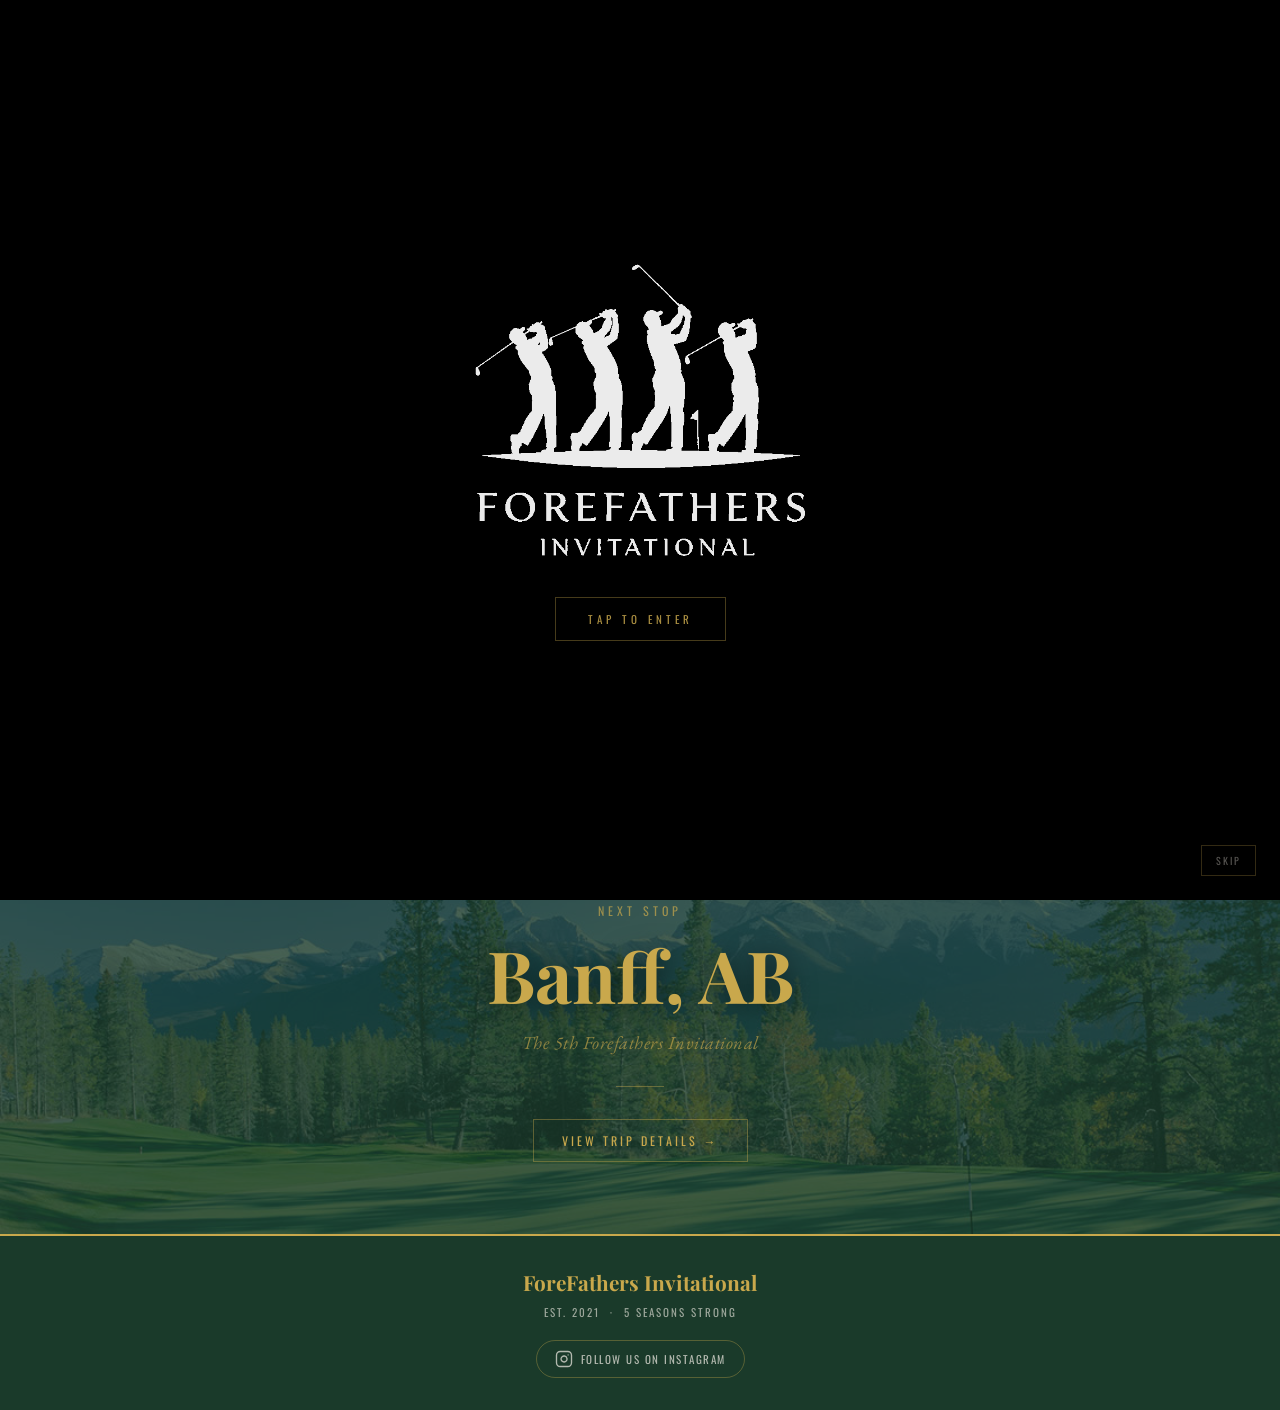
==== index.html @ f1ed9930 "ana" ====
<!DOCTYPE html>
<html lang="en">
<head>

<meta charset="UTF-8">
<meta name="viewport" content="width=device-width, initial-scale=1.0">
<title>ForeFathers Invitational — Annual Golf Tournament | Est. 2021</title>
<link rel="canonical" href="https://forefathersinvitational.com/">
<meta name="google-site-verification" content="waDH7lcGV2eXZygQedsRmFB4JnEVKOLTqex9ZoBoFQw">
<link rel="preconnect" href="https://fonts.googleapis.com">
<link rel="preconnect" href="https://fonts.gstatic.com" crossorigin>
<link href="https://fonts.googleapis.com/css2?family=Playfair+Display:wght@400;700;900&family=EB+Garamond:ital,wght@0,400;0,500;1,400&family=Oswald:wght@300;400;500&display=swap" rel="stylesheet">
<link rel="stylesheet" href="styles.css">
<link rel="icon" type="image/x-icon" href="favicon.ico">
<link rel="icon" type="image/png" sizes="32x32" href="favicon-32.png">
<link rel="icon" type="image/png" sizes="16x16" href="favicon-16.png">
<link rel="apple-touch-icon" sizes="180x180" href="favicon-180.png">
<link rel="icon" type="image/png" sizes="192x192" href="favicon-192.png">
<!-- PWA -->
<link rel="manifest" href="manifest.json">
<meta name="theme-color" content="#c9a84c">
<meta name="apple-mobile-web-app-capable" content="yes">
<meta name="apple-mobile-web-app-status-bar-style" content="black-translucent">
<meta name="apple-mobile-web-app-title" content="ForeFathers">
<!-- Open Graph / Social Sharing -->
<meta property="og:type"         content="website">
<meta property="og:url"          content="https://forefathersinvitational.com/">
<meta property="og:title"        content="ForeFathers Invitational — Annual Golf Tournament | Est. 2021">
<meta property="og:description"  content="The ForeFathers Invitational is an annual golf tournament among friends. Est. 2021. Next stop: Banff, Alberta — July 8–11, 2027.">
<meta property="og:image"        content="https://forefathersinvitational.com/og-image.png">
<meta property="og:image:width"  content="1200">
<meta property="og:image:height" content="630">
<meta name="twitter:card"        content="summary_large_image">
<meta name="twitter:title"       content="ForeFathers Invitational — Annual Golf Tournament | Est. 2021">
<meta name="twitter:description" content="The ForeFathers Invitational is an annual golf tournament among friends. Est. 2021. Next stop: Banff, Alberta — July 8–11, 2027.">
<meta name="twitter:image"       content="https://forefathersinvitational.com/og-image.png">
<meta name="description"         content="The ForeFathers Invitational is an annual golf tournament among friends. Est. 2021. Next stop: Banff, Alberta — July 8–11, 2027.">
<script type="application/ld+json">
{
  "@context": "https://schema.org",
  "@type": "SportsEvent",
  "name": "ForeFathers Invitational 2027",
  "description": "The 5th ForeFathers Invitational — an annual golf tournament among friends. Est. 2021.",
  "startDate": "2027-07-08",
  "endDate": "2027-07-12",
  "eventStatus": "https://schema.org/EventScheduled",
  "location": {
    "@type": "Place",
    "name": "Banff, Alberta, Canada",
    "address": { "@type": "PostalAddress", "addressLocality": "Banff", "addressRegion": "AB", "addressCountry": "CA" }
  },
  "url": "https://forefathersinvitational.com/banff-2027.html",
  "organizer": { "@type": "Organization", "name": "ForeFathers Invitational", "url": "https://forefathersinvitational.com" }
}
</script>
<style>
  #intro-overlay {
    position: fixed;
    top: 0; left: 0;
    width: 100vw; height: 100vh;
    z-index: 99999;
    background: #000;
    transition: opacity 0.95s ease;
    overflow: hidden;
  }
  #intro-overlay.fade-out { opacity: 0; pointer-events: none; }
  #intro-video {
    position: absolute;
    top: 0; left: 0;
    width: 100vw;
    height: 100vh;
    object-fit: cover;
  }
  @media (orientation: portrait) {
    #intro-video {
      top: 50%;
      left: 0;
      width: 100%;
      height: auto;
      transform: translateY(-50%);
      object-fit: unset;
    }
  }
  #intro-gate {
    position: absolute;
    top: 0; left: 0;
    width: 100vw; height: 100vh;
    display: flex;
    flex-direction: column;
    align-items: center;
    justify-content: center;
    padding: 24px;
    box-sizing: border-box;
    z-index: 2;
  }
  #intro-gate img {
    display: block;
    max-width: min(340px, 72vw);
    max-height: 48vh;
    width: auto;
    height: auto;
    filter: brightness(0) invert(1);
    opacity: 0.92;
    margin-bottom: clamp(20px, 4vh, 40px);
  }
  #intro-skip {
    position: absolute;
    bottom: 24px;
    right: 24px;
    background: none;
    border: 1px solid rgba(201,168,76,0.25);
    color: rgba(245,240,232,0.35);
    font-family: 'Oswald', sans-serif;
    font-size: 10px;
    letter-spacing: 2px;
    text-transform: uppercase;
    padding: 7px 14px;
    cursor: pointer;
    transition: all 0.2s;
    z-index: 3;
  }
  #intro-skip:hover { color: #c9a84c; border-color: rgba(201,168,76,0.6); }
  #intro-enter {
    font-family: 'Oswald', sans-serif;
    font-size: 11px;
    letter-spacing: 4px;
    text-transform: uppercase;
    color: rgba(201,168,76,0.85);
    background: none;
    border: 1px solid rgba(201,168,76,0.35);
    padding: 13px 32px;
    cursor: pointer;
    transition: all 0.25s;
    -webkit-tap-highlight-color: transparent;
  }
  #intro-enter:hover, #intro-enter:active { color: rgba(201,168,76,1); border-color: rgba(201,168,76,0.75); }
  @keyframes introFade { to { opacity: 1; } }
</style>
<!-- Google tag (gtag.js) -->
<script async src="https://www.googletagmanager.com/gtag/js?id=G-DTX58MS7P4"></script>
<script>
  window.dataLayer = window.dataLayer || [];
  function gtag(){dataLayer.push(arguments);}
  gtag('js', new Date());
  gtag('config', 'G-DTX58MS7P4');
</script>
</head>
<body>
<a href="#main" class="skip-nav">Skip to main content</a>

<!-- CINEMATIC INTRO -->
<div id="intro-overlay">
  <video id="intro-video" playsinline preload="auto">
    <source src="intro.mp4" type="video/mp4">
  </video>
  <div id="intro-gate">
    <img src="images/logo.png" alt="ForeFathers Invitational">
    <button id="intro-enter">TAP TO ENTER</button>
  </div>
  <button id="intro-skip" onclick="window.dismissIntro && window.dismissIntro()">SKIP</button>
</div>


<!-- NAV -->
<nav>
  <button class="nav-toggle" id="nav-toggle" aria-label="Menu">
    <span></span><span></span><span></span>
  </button>
  <a href="index.html" class="nav-logo"><img src="images/logo.png" alt="Home"></a>
  <ul id="nav-menu">
    <li><a href="index.html" class="nav-active">Home</a></li>
    <li><a href="banff-2027.html">Banff '27</a></li>
    <li><a href="leaderboard.html">Leaderboard</a></li>
    <li class="nav-dropdown">
      <a href="#" class="nav-dropdown-toggle"> Tournament <span class="nav-chevron">&#9660;</span></a>
      <ul class="nav-dropdown-menu">
        <li><a href="champions.html">Champions</a></li>
        <li><a href="roster.html">Roster</a></li>
        <li><a href="format.html">Format</a></li>
        <li><a href="gallery.html">Gallery</a></li>
      </ul>
    </li>
    <li><a href="recap.html">2026 Recap</a></li>
    <li><a href="admin.html">Admin</a></li>
  </ul>
</nav>

<div id="nav-backdrop"></div>

<main id="main">
<!-- HERO -->
<header class="hero">
  <div class="hero-badge">Est. 2021</div>
  <img class="hero-logo" src="images/logo.png" alt="ForeFathers Invitational Logo"/>
  <p class="hero-tagline">The Trip That Became a Tradition.</p>
</header>

<!-- Countdown -->
<div class="y2027-countdown">
  <div class="y2027-cd-label">Days Until 2027</div>
  <div class="y2027-cd-units">
    <div class="y2027-cd-unit"><span class="y2027-cd-num" id="cd-days">—</span><span class="y2027-cd-unit-lbl">Days</span></div>
    <div class="y2027-cd-sep">:</div>
    <div class="y2027-cd-unit"><span class="y2027-cd-num" id="cd-hours">—</span><span class="y2027-cd-unit-lbl">Hours</span></div>
    <div class="y2027-cd-sep">:</div>
    <div class="y2027-cd-unit"><span class="y2027-cd-num" id="cd-mins">—</span><span class="y2027-cd-unit-lbl">Minutes</span></div>
    <div class="y2027-cd-sep">:</div>
    <div class="y2027-cd-unit"><span class="y2027-cd-num" id="cd-secs">—</span><span class="y2027-cd-unit-lbl">Seconds</span></div>
  </div>
</div>

<!-- 2027 TEASER -->
<section id="next-year" style="background:var(--green-dark);padding:72px 0;text-align:center;position:relative;overflow:hidden;">
  <img src="images/banff-bg.jpg" alt="" aria-hidden="true" style="position:absolute;top:0;left:0;width:100%;height:100%;object-fit:cover;object-position:center 20%;opacity:0.2;pointer-events:none;">
  <div class="container" style="position:relative;">
    <div style="font-family:'Oswald',sans-serif;font-size:0.75rem;letter-spacing:4px;text-transform:uppercase;color:rgba(201,168,76,0.7);margin-bottom:16px;">Next Stop</div>
    <div style="font-family:'Playfair Display',serif;font-size:clamp(2.5rem,6vw,4.5rem);color:var(--gold);font-weight:700;line-height:1.1;text-shadow:0 2px 24px rgba(0,0,0,0.5);">Banff, AB</div>
    <div style="font-family:'EB Garamond',serif;font-size:1.15rem;color:rgba(201,168,76,0.65);margin-top:16px;font-style:italic;letter-spacing:0.5px;">The 5th Forefathers Invitational</div>
    <div style="width:48px;height:1px;background:var(--gold);margin:32px auto;opacity:0.4;"></div>
    <a href="banff-2027.html" style="display:inline-block;font-family:'Oswald',sans-serif;font-size:0.75rem;letter-spacing:3px;text-transform:uppercase;color:var(--gold);border:1px solid rgba(201,168,76,0.4);padding:12px 28px;text-decoration:none;transition:all 0.2s;" onmouseover="this.style.borderColor='rgba(201,168,76,0.8)'" onmouseout="this.style.borderColor='rgba(201,168,76,0.4)'">View Trip Details →</a>
  </div>
</section>

</main>
<!-- FOOTER -->
<footer>
  <div class="footer-logo">ForeFathers Invitational</div>
  <p>Est. 2021 &nbsp;·&nbsp; 5 Seasons Strong</p>
  <a class="footer-instagram" href="https://www.instagram.com/forefathersinvitational" target="_blank" rel="noopener">
    <svg xmlns="http://www.w3.org/2000/svg" width="18" height="18" viewBox="0 0 24 24" fill="none" stroke="currentColor" stroke-width="1.8" stroke-linecap="round" stroke-linejoin="round"><rect x="2" y="2" width="20" height="20" rx="5" ry="5"/><path d="M16 11.37A4 4 0 1 1 12.63 8 4 4 0 0 1 16 11.37z"/><line x1="17.5" y1="6.5" x2="17.51" y2="6.5"/></svg>
    Follow us on Instagram
  </a>
</footer>


<script>
  // ── PWA SERVICE WORKER ──
  if ('serviceWorker' in navigator) {
    window.addEventListener('load', function() {
      navigator.serviceWorker.register('/sw.js').catch(function() {});
    });
  }
</script>
<script>
  // ── VIDEO INTRO ──────────────────────────────────────────────
  (function() {
    var overlay = document.getElementById('intro-overlay');
    if (!overlay) return;

    var dismissed = false;
    window.dismissIntro = function() {
      if (dismissed) return;
      dismissed = true;
      overlay.style.opacity = '0';
      setTimeout(function() { overlay.style.display = 'none'; }, 950);
    };

    var video = document.getElementById('intro-video');
    var gate  = document.getElementById('intro-gate');
    if (!video) { window.dismissIntro(); return; }

    video.addEventListener('ended', window.dismissIntro);

    function startVideo() {
      if (gate) {
        gate.style.transition = 'opacity 0.5s ease';
        gate.style.opacity = '0';
        setTimeout(function() { gate.style.display = 'none'; }, 500);
      }
      video.play().catch(window.dismissIntro);
    }

    if (gate) gate.addEventListener('click', startVideo);
    var enterBtn = document.getElementById('intro-enter');
    if (enterBtn) enterBtn.addEventListener('click', function(e) { e.stopPropagation(); startVideo(); });

  })();

  // ── HAMBURGER MENU ─────────────────────────────────────────────
  (function() {
    var toggle   = document.getElementById('nav-toggle');
    var menu     = document.getElementById('nav-menu');
    var backdrop = document.getElementById('nav-backdrop');
    if (!toggle || !menu) return;
    function openNav() {
      toggle.classList.add('open');
      menu.classList.add('open');
      if (backdrop) {
        backdrop.classList.add('visible');
        requestAnimationFrame(function() { backdrop.classList.add('open'); });
      }
      document.body.style.overflow = 'hidden';
    }
    function closeNav() {
      toggle.classList.remove('open');
      menu.classList.remove('open');
      if (backdrop) {
        backdrop.classList.remove('open');
        setTimeout(function() { backdrop.classList.remove('visible'); }, 260);
      }
      document.body.style.overflow = '';
    }
    toggle.addEventListener('click', function() {
      menu.classList.contains('open') ? closeNav() : openNav();
    });
    menu.querySelectorAll('a').forEach(function(a) { a.addEventListener('click', closeNav); });
    if (backdrop) backdrop.addEventListener('click', closeNav);
    document.addEventListener('keydown', function(e) { if (e.key === 'Escape') closeNav(); });
  })();

  // Dropdown toggle
  var dd = document.querySelector('.nav-dropdown');
  var ddToggle = dd && dd.querySelector('.nav-dropdown-toggle');
  if (ddToggle) {
    ddToggle.addEventListener('click', function(e) {
      e.preventDefault();
      dd.classList.toggle('open');
    });
    document.addEventListener('click', function(e) {
      if (!dd.contains(e.target)) dd.classList.remove('open');
    });
  }
  </script>
<script>
  // ── COUNTDOWN TO BANFF 2027 (with flip animation) ────────────
  (function() {
    var target = new Date('2027-07-08T12:00:00-06:00');
    function pad(n) { return String(n).padStart(2, '0'); }

    function flipTo(el, newVal) {
      if (!el || el.textContent === newVal) return;
      el.classList.remove('ff-flip-enter', 'ff-flip-exit');
      el.classList.add('ff-flip-exit');
      var onEnd = function() {
        el.removeEventListener('animationend', onEnd);
        el.textContent = newVal;
        el.classList.remove('ff-flip-exit');
        el.classList.add('ff-flip-enter');
        el.addEventListener('animationend', function done() {
          el.removeEventListener('animationend', done);
          el.classList.remove('ff-flip-enter');
        });
      };
      el.addEventListener('animationend', onEnd);
    }

    var elDays  = document.getElementById('cd-days');
    var elHours = document.getElementById('cd-hours');
    var elMins  = document.getElementById('cd-mins');
    var elSecs  = document.getElementById('cd-secs');

    function tick() {
      var now  = new Date();
      var diff = target - now;
      if (diff <= 0) { flipTo(elDays,'00'); flipTo(elHours,'00'); flipTo(elMins,'00'); flipTo(elSecs,'00'); return; }
      flipTo(elDays,  pad(Math.floor(diff / 86400000)));
      flipTo(elHours, pad(Math.floor((diff % 86400000) / 3600000)));
      flipTo(elMins,  pad(Math.floor((diff % 3600000)  / 60000)));
      flipTo(elSecs,  pad(Math.floor((diff % 60000)    / 1000)));
    }
    tick();
    setInterval(tick, 1000);
  })();
</script>
<script src="animations.js" defer></script>
</body>
</html>
---- styles.css ----
:root {
    --green-dark: #1a3a2a;
    --green-mid: #2a5c3f;
    --green-light: #3a7a54;
    --gold: #c9a84c;
    --gold-light: #e5c97a;
    --cream: #f5f0e8;
    --white: #ffffff;
    --text-dark: #1a1a1a;
  }

  html { scroll-padding-top: 64px; }

  /* ── CUSTOM SCROLLBAR ── */
  ::-webkit-scrollbar { width: 8px; height: 8px; }
  ::-webkit-scrollbar-track { background: var(--green-dark); }
  ::-webkit-scrollbar-thumb { background: var(--gold); border-radius: 4px; }
  ::-webkit-scrollbar-thumb:hover { background: var(--gold-light); }
  * { scrollbar-width: thin; scrollbar-color: var(--gold) var(--green-dark); }

  /* ── TEXT SELECTION ── */
  ::selection    { background: var(--gold); color: var(--green-dark); }
  ::-moz-selection { background: var(--gold); color: var(--green-dark); }

  * { margin: 0; padding: 0; box-sizing: border-box; }

  body {
    font-family: 'EB Garamond', Georgia, serif;
    background: var(--cream);
    color: var(--text-dark);
  }

  /* ── NAV ── */
  nav {
    background: var(--green-dark);
    position: sticky;
    top: 0;
    z-index: 100;
    border-bottom: 2px solid var(--gold);
  }
  .nav-logo {
    position: absolute;
    right: 20px;
    top: 50%;
    transform: translateY(-50%);
    display: flex;
    align-items: center;
    text-decoration: none;
    opacity: 0.7;
    transition: opacity 0.2s;
    z-index: 101;
  }
  .nav-logo:hover { opacity: 1; }
  .nav-logo img {
    height: 32px;
    width: auto;
    filter: brightness(0) invert(1);
  }
  nav ul {
    display: flex;
    justify-content: center;
    list-style: none;
    gap: 0;
  }
  nav ul li a {
    display: block;
    padding: 14px 22px;
    color: var(--cream);
    text-decoration: none;
    font-family: 'Oswald', sans-serif;
    font-size: 13px;
    letter-spacing: 1.5px;
    text-transform: uppercase;
    transition: color 0.2s, background 0.2s;
    position: relative;
  }
  nav ul li a::after {
    content: '';
    position: absolute;
    bottom: 0; left: 0; right: 0;
    height: 2px;
    background: var(--gold);
    transform: scaleX(0);
    transform-origin: left;
    transition: transform 0.22s ease;
  }
  nav ul li a:hover { color: var(--gold); background: rgba(201,168,76,0.08); }
  nav ul li a:hover::after { transform: scaleX(1); }
  nav ul li a.nav-active { color: var(--gold); background: rgba(201,168,76,0.12); }
  nav ul li a.nav-active::after { transform: scaleX(1); }

  /* ── DROPDOWN ── */
  .nav-dropdown { position: relative; }
  .nav-dropdown-toggle { display: flex !important; align-items: center; gap: 5px; cursor: pointer; }
  .nav-chevron {
    font-size: 0.6em;
    display: inline-block;
    transition: transform 0.2s;
    line-height: 1;
  }
  .nav-dropdown.open .nav-chevron { transform: rotate(180deg); }
  .nav-dropdown-menu {
    display: none;
    position: absolute;
    top: 100%;
    left: 50%;
    transform: translateX(-50%);
    background: var(--green-dark);
    border: 1px solid rgba(201,168,76,0.2);
    border-top: 2px solid var(--gold);
    min-width: 148px;
    z-index: 300;
    list-style: none;
    padding: 0; margin: 0;
    box-shadow: 0 8px 28px rgba(0,0,0,0.45);
  }
  .nav-dropdown:hover .nav-dropdown-menu,
  .nav-dropdown.open .nav-dropdown-menu { display: block; }
  .nav-dropdown-menu li a {
    display: block;
    padding: 10px 18px;
    color: var(--cream);
    text-decoration: none;
    font-family: 'Oswald', sans-serif;
    font-size: 12px;
    letter-spacing: 1.5px;
    text-transform: uppercase;
    transition: color 0.2s, background 0.2s;
    border-bottom: 1px solid rgba(201,168,76,0.08);
    white-space: nowrap;
  }
  .nav-dropdown-menu li:last-child a { border-bottom: none; }
  .nav-dropdown-menu li a:hover,
  .nav-dropdown-menu li a.nav-active { color: var(--gold); background: rgba(201,168,76,0.08); }
  /* Mobile: dropdown stacks inline inside hamburger */
  @media (max-width: 768px) {
    .nav-dropdown { position: static; }
    .nav-dropdown-menu {
      position: static;
      transform: none;
      border: none;
      border-left: 2px solid rgba(201,168,76,0.35);
      border-top: none;
      box-shadow: none;
      margin: 0 0 0 20px;
      background: rgba(0,0,0,0.15);
    }
    .nav-dropdown-menu li a { padding: 9px 16px; font-size: 11px; }
  }

  /* ── HERO ── */
  .hero {
    background: var(--green-dark);
    color: var(--cream);
    text-align: center;
    padding: 30px 20px 40px;
    position: relative;
    overflow: hidden;
  }
  .hero::before {
    content: '';
    position: absolute;
    inset: 0;
    background: radial-gradient(ellipse at center top, rgba(201,168,76,0.12) 0%, transparent 70%);
  }
  .hero-badge {
    font-family: 'Oswald', sans-serif;
    font-size: 11px;
    letter-spacing: 4px;
    text-transform: uppercase;
    color: var(--gold);
    margin-bottom: 6px;
    text-align: center;
  }
  .hero h1 {
    font-family: 'Playfair Display', serif;
    font-size: clamp(3rem, 8vw, 6rem);
    font-weight: 900;
    line-height: 1;
    letter-spacing: -1px;
    color: var(--white);
    text-shadow: 0 2px 20px rgba(0,0,0,0.4);
    margin-bottom: 6px;
  }
  .hero h1 span { color: var(--gold); }
  .hero-subtitle {
    font-family: 'Playfair Display', serif;
    font-style: italic;
    font-size: clamp(1.1rem, 3vw, 1.6rem);
    color: var(--gold-light);
    margin-bottom: 24px;
  }
  .hero-divider {
    width: 80px;
    height: 2px;
    background: var(--gold);
    margin: 6px auto 10px;
  }
  .hero-meta {
    font-family: 'Oswald', sans-serif;
    font-size: 14px;
    letter-spacing: 2px;
    text-transform: uppercase;
    color: rgba(245,240,232,0.75);
    line-height: 1.8;
    margin-bottom: 28px;
  }

  /* ── LOGO ── */
  .hero-logo {
    width: 560px;
    max-width: 96vw;
    margin: 0 auto 2px;
    display: block;
    filter: brightness(0) invert(1);
    opacity: 0.93;
  }
  .hero-tagline {
    font-family: 'EB Garamond', serif;
    font-style: italic;
    font-size: clamp(1rem, 2vw, 1.25rem);
    color: rgba(245,240,232,0.45);
    text-align: center;
    letter-spacing: 0.5px;
    margin: 10px auto 0;
  }

  /* ── HERO CHAMPION PHOTO BG ── */
  .hero-champ-photo-bg {
    position: absolute;
    top: 0; right: 0;
    width: 55%;
    height: 100%;
    background-size: 100% auto;
    background-position: left 30%;
    background-repeat: no-repeat;
    opacity: 0.28;
    pointer-events: none;
    z-index: 0;
    mask-image: linear-gradient(to left, black 0%, black 40%, transparent 100%);
    -webkit-mask-image: linear-gradient(to left, black 0%, black 40%, transparent 100%);
  }

  /* ── HERO GROUP PHOTO BG (left bleed) ── */
  .hero-group-photo-bg {
    position: absolute;
    top: 0; left: 0;
    width: 65%;
    height: 100%;
    background-size: 100% auto;
    background-position: left 30%;
    background-repeat: no-repeat;
    opacity: 0.28;
    pointer-events: none;
    z-index: 0;
    mask-image: linear-gradient(to right, black 0%, black 60%, transparent 100%);
    -webkit-mask-image: linear-gradient(to right, black 0%, black 60%, transparent 100%);
  }

  /* ── HERO CHAMPION BLOCK ── */
  .hero-champion-block {
    display: flex;
    flex-direction: column;
    align-items: center;
    gap: 6px;
    margin-top: 8px;
    padding: 28px 36px;
    background: rgba(0,0,0,0.3);
    border: 1px solid rgba(201,168,76,0.35);
    border-radius: 2px;
    position: relative;
    z-index: 1;
  }
  .hero-champ-eyebrow {
    font-family: 'Oswald', sans-serif;
    font-size: 0.68rem;
    letter-spacing: 4px;
    text-transform: uppercase;
    color: var(--gold);
    opacity: 0.9;
  }
  .hero-champ-name {
    font-family: 'Playfair Display', serif;
    font-size: clamp(2rem, 5vw, 3rem);
    color: var(--cream);
    font-weight: 700;
    line-height: 1.1;
  }
  .hero-champ-score {
    font-family: 'EB Garamond', serif;
    font-size: 1rem;
    color: rgba(245,240,232,0.6);
    font-style: italic;
    margin-top: 2px;
  }
  .hero-champ-cta {
    margin-top: 14px;
    font-family: 'Oswald', sans-serif;
    font-size: 0.7rem;
    letter-spacing: 3px;
    text-transform: uppercase;
    color: var(--green-dark);
    background: var(--gold);
    padding: 8px 22px;
    text-decoration: none;
    border-radius: 1px;
    transition: opacity 0.2s;
  }
  .hero-champ-cta:hover { opacity: 0.85; }
  .hero-next-year {
    font-family: 'Oswald', sans-serif;
    font-size: 0.65rem;
    letter-spacing: 4px;
    text-transform: uppercase;
    color: rgba(245,240,232,0.3);
    margin-top: 20px;
  }

  /* ── COUNTDOWN ── */
  .countdown {
    display: inline-flex;
    gap: 24px;
    background: rgba(0,0,0,0.25);
    border: 1px solid rgba(201,168,76,0.4);
    padding: 20px 36px;
    margin-top: 4px;
  }
  .countdown-unit {
    text-align: center;
    min-width: 54px;
  }
  .countdown-num {
    font-family: 'Oswald', sans-serif;
    font-size: 2.4rem;
    font-weight: 500;
    color: var(--gold);
    line-height: 1;
    display: block;
  }
  .countdown-label {
    font-family: 'Oswald', sans-serif;
    font-size: 10px;
    letter-spacing: 2px;
    text-transform: uppercase;
    color: rgba(245,240,232,0.5);
    margin-top: 4px;
    display: block;
  }
  .countdown-sep {
    font-family: 'Oswald', sans-serif;
    font-size: 2rem;
    color: rgba(201,168,76,0.4);
    align-self: flex-start;
    padding-top: 4px;
    line-height: 1;
  }

  /* ── SECTIONS ── */
  section {
    padding: 70px 20px;
  }
  section:nth-child(even) { background: #eee8da; }
  .container { max-width: 960px; margin: 0 auto; }

  .section-header {
    text-align: center;
    margin-bottom: 50px;
  }
  .section-eyebrow {
    font-family: 'Oswald', sans-serif;
    font-size: 11px;
    letter-spacing: 4px;
    text-transform: uppercase;
    color: var(--green-mid);
    margin-bottom: 10px;
  }
  .section-title {
    font-family: 'Playfair Display', serif;
    font-size: clamp(2rem, 5vw, 2.8rem);
    font-weight: 700;
    color: var(--green-dark);
    line-height: 1.1;
    margin-bottom: 14px;
  }
  .section-rule {
    width: 60px;
    height: 2px;
    background: var(--gold);
    margin: 0 auto;
  }

  /* ── SCHEDULE ── */
  .schedule-tbd {
    text-align: center;
    padding: 60px 20px;
    border: 1px solid rgba(201,168,76,0.15);
    border-radius: 4px;
  }
  .schedule-tbd-icon {
    font-size: 40px;
    margin-bottom: 16px;
  }
  .schedule-tbd-text {
    font-family: 'Oswald', sans-serif;
    font-size: 18px;
    letter-spacing: 2px;
    text-transform: uppercase;
    color: #c9a84c;
    margin-bottom: 10px;
  }
  .schedule-tbd-sub {
    font-family: 'EB Garamond', serif;
    font-style: italic;
    font-size: 16px;
    color: rgba(245,240,232,0.5);
  }
  .schedule-day {
    margin-bottom: 40px;
  }
  .schedule-day-header {
    display: flex;
    align-items: center;
    gap: 16px;
    margin-bottom: 16px;
  }
  .day-badge {
    background: var(--green-dark);
    color: var(--gold);
    font-family: 'Oswald', sans-serif;
    font-size: 11px;
    letter-spacing: 2px;
    text-transform: uppercase;
    padding: 6px 14px;
    white-space: nowrap;
  }
  .day-title {
    font-family: 'Playfair Display', serif;
    font-size: 1.4rem;
    font-weight: 700;
    color: var(--green-dark);
  }
  .schedule-events {
    border-left: 2px solid var(--gold);
    padding-left: 24px;
    margin-left: 8px;
  }
  .schedule-event {
    display: flex;
    gap: 20px;
    margin-bottom: 18px;
    align-items: flex-start;
  }
  .event-time {
    font-family: 'Oswald', sans-serif;
    font-size: 13px;
    letter-spacing: 1px;
    color: var(--green-mid);
    min-width: 130px;
    padding-top: 2px;
  }
  .event-body {}

  /* ── CHAMPIONS MENU DROPDOWN ── */
  .menu-toggle {
    display: inline-flex;
    align-items: center;
    gap: 6px;
    margin-top: 8px;
    background: none;
    border: 1px solid rgba(201,168,76,0.5);
    color: var(--gold);
    font-family: 'Oswald', sans-serif;
    font-size: 11px;
    letter-spacing: 1.5px;
    text-transform: uppercase;
    padding: 5px 12px;
    border-radius: 2px;
    cursor: pointer;
    transition: background 0.2s, color 0.2s;
  }
  .menu-toggle:hover { background: rgba(201,168,76,0.1); }
  .menu-toggle-arrow { transition: transform 0.3s ease; display: inline-block; }
  .menu-toggle[aria-expanded="true"] .menu-toggle-arrow { transform: rotate(180deg); }

  .champions-menu {
    margin-top: 14px;
    background: #f7f4ef;
    border: 1px solid rgba(201,168,76,0.3);
    border-radius: 4px;
    padding: 20px 24px;
    max-width: 480px;
    overflow: hidden;
    animation: menuReveal 0.3s ease;
  }
  @keyframes menuReveal {
    from { opacity: 0; transform: translateY(-6px); }
    to   { opacity: 1; transform: translateY(0); }
  }
  .cm-header { text-align: center; margin-bottom: 14px; }
  .cm-title { font-family: 'Playfair Display', serif; font-size: 1.05rem; color: #1a5c2e; font-weight: 700; }
  .cm-sub { font-family: 'EB Garamond', serif; font-size: 0.78rem; color: #666; margin-top: 2px; }
  .cm-section { margin-bottom: 12px; text-align: center; }
  .cm-section-title { font-family: 'Playfair Display', serif; font-style: italic; font-size: 0.85rem; color: #1a5c2e; font-weight: 700; margin-bottom: 6px; }
  .cm-two-col { display: flex; justify-content: space-around; gap: 10px; margin-bottom: 6px; }
  .cm-item { }
  .cm-item.cm-centered { text-align: center; }
  .cm-item-name { font-family: 'EB Garamond', serif; font-size: 0.9rem; font-weight: 600; color: #1a1a1a; }
  .cm-item-desc { font-family: 'EB Garamond', serif; font-style: italic; font-size: 0.78rem; color: #666; }
  .cm-wine { text-align: center; font-family: 'EB Garamond', serif; font-style: italic; font-size: 0.78rem; color: #666; border-top: 1px solid rgba(0,0,0,0.1); padding-top: 10px; margin-top: 4px; }
  .cm-honor { text-align: center; font-family: 'Playfair Display', serif; font-style: italic; font-size: 0.85rem; color: #1a5c2e; margin-top: 10px; }
  .event-name {
    font-family: 'Playfair Display', serif;
    font-size: 1.1rem;
    font-weight: 700;
    color: var(--green-dark);
    margin-bottom: 2px;
  }
  .event-note {
    font-size: 0.95rem;
    color: #555;
    font-style: italic;
  }
  .event-dot {
    width: 10px;
    height: 10px;
    background: var(--gold);
    border-radius: 50%;
    margin-left: -30px;
    margin-right: 20px;
    margin-top: 5px;
    flex-shrink: 0;
  }

  /* ── COURSES ── */
  .courses-grid {
    display: grid;
    grid-template-columns: repeat(2, 1fr);
    gap: 24px;
  }
  .course-img-wrap {
    width: calc(100% + 0px);
    height: 200px;
    overflow: hidden;
    margin-bottom: 20px;
  }
  .course-img {
    width: 100%;
    height: 100%;
    object-fit: cover;
    display: block;
    transition: transform 0.4s ease;
  }
  .course-card:hover .course-img {
    transform: scale(1.04);
  }

  .course-card {
    background: var(--green-dark);
    color: var(--cream);
    padding: 32px 28px;
    position: relative;
    overflow: hidden;
  }
  .course-card::after {
    content: '';
    position: absolute;
    right: 16px;
    bottom: 12px;
    width: 48px;
    height: 48px;
    opacity: 0.07;
    background-image: url("data:image/svg+xml,%3Csvg xmlns='http://www.w3.org/2000/svg' viewBox='0 0 24 24' fill='none' stroke='%23c9a84c' stroke-width='1.5' stroke-linecap='round' stroke-linejoin='round'%3E%3Cpath d='M6 2h12v9a6 6 0 01-12 0V2z'/%3E%3Cpath d='M6 6H2c0 4 1.5 6.5 4.5 7.5M18 6h4c0 4-1.5 6.5-4.5 7.5'/%3E%3Cline x1='12' y1='17' x2='12' y2='22'/%3E%3Cpath d='M9 22h6'/%3E%3C/svg%3E");
    background-size: contain;
    background-repeat: no-repeat;
  }
  .course-number {
    font-family: 'Oswald', sans-serif;
    font-size: 11px;
    letter-spacing: 3px;
    text-transform: uppercase;
    color: var(--gold);
    margin-bottom: 10px;
  }
  .course-name {
    font-family: 'Playfair Display', serif;
    font-size: 1.4rem;
    font-weight: 700;
    color: var(--white);
    margin-bottom: 8px;
    line-height: 1.2;
  }
  .course-location {
    font-size: 0.9rem;
    color: rgba(245,240,232,0.65);
    margin-bottom: 16px;
  }
  .course-details {
    border-top: 1px solid rgba(201,168,76,0.3);
    padding-top: 16px;
  }
  .course-detail-row {
    display: flex;
    justify-content: space-between;
    font-size: 0.88rem;
    margin-bottom: 6px;
    color: rgba(245,240,232,0.8);
  }
  .course-detail-row span:last-child {
    color: var(--gold-light);
    font-family: 'Oswald', sans-serif;
    font-size: 0.85rem;
    letter-spacing: 0.5px;
  }
  .course-link {
    display: inline-block;
    margin-top: 14px;
    font-family: 'Oswald', sans-serif;
    font-size: 11px;
    letter-spacing: 1.5px;
    text-transform: uppercase;
    color: var(--gold);
    text-decoration: none;
    border-bottom: 1px solid rgba(201,168,76,0.4);
    padding-bottom: 2px;
    transition: color 0.2s, border-color 0.2s;
  }
  .course-link:hover {
    color: var(--gold-light);
    border-color: var(--gold-light);
  }

  /* ── ROSTER ── */
  .roster-grid {
    display: grid;
    grid-template-columns: repeat(auto-fill, minmax(200px, 1fr));
    gap: 20px;
  }
  .player-card {
    background: var(--cream);
    border-top: 3px solid var(--gold);
    padding: 24px 20px;
    text-align: center;
    box-shadow: 0 1px 2px rgba(0,0,0,0.08), 0 8px 24px rgba(0,0,0,0.12);
    transition: transform 0.2s, box-shadow 0.2s;
  }
  .player-card:hover {
    transform: translateY(-3px);
    box-shadow: 0 2px 4px rgba(0,0,0,0.08), 0 14px 32px rgba(0,0,0,0.18);
  }
  .player-avatar {
    width: 72px;
    height: 72px;
    border-radius: 50%;
    background: var(--green-mid);
    margin: 0 auto 14px;
    display: flex;
    align-items: center;
    justify-content: center;
    font-family: 'Playfair Display', serif;
    font-size: 1.6rem;
    font-weight: 700;
    color: var(--gold);
    border: 3px solid var(--gold);
  }
  .player-name {
    font-family: 'Playfair Display', serif;
    font-size: 1.05rem;
    font-weight: 700;
    color: var(--green-dark);
    margin-bottom: 4px;
  }
  .player-nickname {
    font-style: italic;
    font-size: 0.85rem;
    color: #777;
    margin-bottom: 10px;
  }
  .player-hcp {
    display: inline-block;
    background: var(--green-dark);
    color: var(--gold);
    font-family: 'Oswald', sans-serif;
    font-size: 11px;
    letter-spacing: 1px;
    padding: 3px 10px;
    text-transform: uppercase;
  }
  .player-state {
    font-family: 'Oswald', sans-serif;
    font-size: 11px;
    letter-spacing: 1.5px;
    color: #aaa;
    text-transform: uppercase;
    margin-bottom: 8px;
  }

  /* ── LEADERBOARD ── */
  .leaderboard-wrapper {
    border: 2px solid var(--green-dark);
    box-shadow: 0 2px 6px rgba(0,0,0,0.1), 0 12px 32px rgba(0,0,0,0.15);
    overflow-x: auto;
    -webkit-overflow-scrolling: touch;
  }
  .leaderboard-table {
    width: 100%;
    border-collapse: collapse;
    font-size: 0.95rem;
    background: #fff;
  }

  /* Headers scroll with table (tournament complete — sticky not needed) */

  /* Top banner above headers */
  .leaderboard-table thead tr.lb-banner th {
    background: var(--green-dark);
    color: var(--gold);
    font-family: 'Playfair Display', serif;
    font-size: 1rem;
    letter-spacing: 3px;
    text-transform: uppercase;
    text-align: center;
    padding: 10px 16px;
    border-bottom: 1px solid rgba(201,168,76,0.3);
  }
  /* Column headers */
  .leaderboard-table thead tr.lb-cols th {
    background: var(--green-dark);
    color: rgba(245,240,232,0.7);
    font-family: 'Oswald', sans-serif;
    font-size: 10px;
    letter-spacing: 2px;
    text-transform: uppercase;
    padding: 8px 16px 10px;
    text-align: center;
    font-weight: 400;
    border-right: 1px solid rgba(255,255,255,0.07);
  }
  .leaderboard-table thead tr.lb-cols th:nth-child(2) { text-align: left; }

  /* Body rows */
  .leaderboard-table tbody tr {
    border-bottom: 1px solid #e4ddd0;
    transition: background 0.15s;
  }
  .leaderboard-table tbody tr:nth-child(even) { background: #faf8f4; }
  .leaderboard-table tbody tr:nth-child(odd)  { background: #fff; }
  .leaderboard-table tbody tr:hover { background: #f2ede3; }

  /* Leader row — gold left bar */
  .leaderboard-table tbody tr.lb-leader {
    background: #fffdf4;
    border-left: 4px solid var(--gold);
  }
  .leaderboard-table tbody tr.lb-leader:hover { background: #fff8e1; }

  .leaderboard-table td {
    padding: 13px 16px;
    color: var(--text-dark);
    text-align: center;
    border-right: 1px solid #ede7db;
  }
  .leaderboard-table td:nth-child(2) { text-align: left; }
  .leaderboard-table td:last-child { border-right: none; }

  /* Position */
  .pos-num {
    font-family: 'Oswald', sans-serif;
    font-size: 0.95rem;
    color: #666;
    font-weight: 400;
    min-width: 28px;
    display: inline-block;
  }
  .pos-num.gold {
    color: var(--gold);
    font-weight: 600;
    font-size: 1rem;
  }

  /* Player name */
  .player-name-cell {
    font-family: 'Oswald', sans-serif;
    font-weight: 500;
    font-size: 1rem;
    letter-spacing: 0.5px;
    color: var(--green-dark);
    text-transform: uppercase;
  }

  /* Score cells */
  .score-cell {
    font-family: 'Oswald', sans-serif;
    font-size: 0.95rem;
    letter-spacing: 0.5px;
  }
  .score-dash { color: #ccc; font-size: 1rem; }

  /* Per-round gross/net stacked */
  .round-gross {
    display: block;
    font-family: 'Oswald', sans-serif;
    font-size: 1rem;
    font-weight: 500;
    color: #1a1a1a;
    line-height: 1.3;
  }
  .round-net {
    display: block;
    font-family: 'Oswald', sans-serif;
    font-size: 0.7rem;
    color: var(--green-mid);
    letter-spacing: 0.5px;
    line-height: 1.3;
    opacity: 0.85;
  }

  /* Net vs par — the hero number */
  .net-score {
    font-family: 'Oswald', sans-serif;
    font-size: 1.35rem;
    font-weight: 600;
    letter-spacing: 0.5px;
    display: inline-block;
    min-width: 44px;
  }
  .net-score.over  { color: #1a1a1a; }
  .net-score.under { color: #c0392b; }
  .net-score.even  { color: #1a1a1a; }

  /* Gross vs par — secondary */
  .gross-score {
    font-family: 'Oswald', sans-serif;
    font-size: 0.9rem;
    color: #888;
    letter-spacing: 0.5px;
  }

  /* vs-par helpers used in fmtVsPar */
  .vs-par { font-family: 'Oswald', sans-serif; font-weight: 500; letter-spacing: 0.5px; }
  .vs-par.over  { color: #1a1a1a; }
  .vs-par.under { color: #c0392b; }
  .vs-par.even  { color: #1a1a1a; }

  .score-under { color: #c0392b; font-weight: 500; }
  .score-even  { color: var(--text-dark); }
  .score-over  { color: #555; }

  .leaderboard-note {
    text-align: center;
    font-style: italic;
    color: #888;
    margin-top: 16px;
    font-size: 0.9rem;
  }

  .gallery-submit-btn {
    display: inline-block;
    background: var(--green-dark);
    color: var(--gold);
    font-family: 'Oswald', sans-serif;
    font-size: 13px;
    letter-spacing: 2px;
    text-transform: uppercase;
    text-decoration: none;
    padding: 14px 32px;
    border: 1px solid var(--gold);
    transition: background 0.2s, color 0.2s;
  }
  .gallery-submit-btn:hover {
    background: var(--gold);
    color: var(--green-dark);
  }

  /* ── WEATHER ── */
  .wx-card {
    background: rgba(255,255,255,0.05);
    border: 1px solid rgba(201,168,76,0.2);
    padding: 16px 20px;
    text-align: center;
    min-width: 130px;
    flex: 1;
    max-width: 160px;
  }
  .wx-label {
    font-family: 'Oswald', sans-serif;
    font-size: 11px;
    letter-spacing: 2px;
    text-transform: uppercase;
    color: var(--gold);
    margin-bottom: 2px;
  }
  .wx-note {
    font-family: 'EB Garamond', serif;
    font-size: 11px;
    color: rgba(245,240,232,0.4);
    font-style: italic;
    margin-bottom: 10px;
  }
  .wx-icon { font-size: 1.8rem; margin-bottom: 6px; }
  .wx-temp {
    font-family: 'Oswald', sans-serif;
    font-size: 1.2rem;
    color: var(--cream);
    letter-spacing: 1px;
  }
  .wx-lo { font-size: 0.9rem; color: rgba(245,240,232,0.5); }
  .wx-cond {
    font-family: 'EB Garamond', serif;
    font-size: 0.85rem;
    color: rgba(245,240,232,0.7);
    font-style: italic;
    margin-top: 4px;
  }
  .wx-pop {
    font-family: 'Oswald', sans-serif;
    font-size: 10px;
    letter-spacing: 1px;
    color: rgba(245,240,232,0.4);
    margin-top: 6px;
  }

  /* ── TEE TIMES ── */
  .teetimes-round-tabs { display: flex; gap: 8px; flex-wrap: wrap; margin-bottom: 24px; }
  .tt-tab {
    background: transparent; border: 1px solid rgba(26,58,42,0.3);
    color: var(--green-mid); padding: 8px 18px;
    font-family: 'Oswald', sans-serif; font-size: 11px; letter-spacing: 2px;
    text-transform: uppercase; cursor: pointer; transition: all 0.2s;
  }
  .tt-tab.active { background: var(--green-dark); color: var(--gold); border-color: var(--green-dark); }
  .tt-tab:hover:not(.active) { background: rgba(26,58,42,0.08); }
  .tt-date {
    text-align: center; font-family: 'EB Garamond', serif; font-style: italic;
    color: #777; margin-bottom: 6px; font-size: 1rem;
  }
  .tt-tees {
    text-align: center; font-family: 'EB Garamond', serif;
    color: var(--gold); font-size: 0.88rem; letter-spacing: 0.5px;
    margin-bottom: 20px;
  }
  .tt-groups {
    display: grid; grid-template-columns: repeat(auto-fit, minmax(220px, 1fr)); gap: 16px;
  }
  .tt-group {
    border: 1px solid #e0d8c8; background: #faf8f4;
  }
  .tt-group-header {
    background: var(--green-dark); color: var(--gold);
    font-family: 'Oswald', sans-serif; font-size: 11px; letter-spacing: 2px;
    text-transform: uppercase; padding: 10px 16px;
  }
  .tt-player {
    padding: 9px 16px; border-bottom: 1px solid #ede7db;
    font-family: 'Oswald', sans-serif; font-size: 0.95rem;
    color: var(--green-dark); letter-spacing: 0.3px;
  }
  .tt-player:last-child { border-bottom: none; }

  /* ── PAST CHAMPIONS ── */
  .champions-list {
    max-width: 600px;
    margin: 0 auto;
  }
  .champion-row {
    display: flex;
    align-items: center;
    gap: 20px;
    padding: 16px 20px;
    border-bottom: 1px solid #ddd5c5;
    transition: background 0.15s;
  }
  .champion-row:hover { background: rgba(201,168,76,0.06); }
  .champion-year {
    font-family: 'Oswald', sans-serif;
    font-size: 1rem;
    font-weight: 500;
    color: var(--green-mid);
    min-width: 56px;
    letter-spacing: 1px;
  }
  .champion-trophy {
    font-size: 1.4rem;
    flex-shrink: 0;
  }
  .champion-info { flex: 1; }
  .champion-name {
    font-family: 'Playfair Display', serif;
    font-size: 1.05rem;
    font-weight: 700;
    color: var(--green-dark);
  }
  .champion-score {
    font-size: 0.85rem;
    color: #777;
    font-style: italic;
  }
  .steins-wrap {
    margin-top: 40px;
    text-align: center;
  }
  .steins-img {
    width: 100%;
    max-width: 480px;
    height: auto;
    display: inline-block;
    border: 3px solid var(--gold);
    box-shadow: 0 2px 8px rgba(0,0,0,0.1), 0 16px 48px rgba(0,0,0,0.22);
  }
  .steins-caption {
    font-family: 'EB Garamond', serif;
    font-style: italic;
    color: #888;
    font-size: 0.9rem;
    margin-top: 12px;
  }

  .champions-placeholder {
    text-align: center;
    padding: 40px;
    border: 2px dashed #ccc4b0;
    color: #999;
    font-style: italic;
  }

  /* ── 2026 RECAP ── */
  #recap { background: var(--green-dark); }
  #recap .section-eyebrow { color: rgba(201,168,76,0.7); }
  #recap .section-title { color: var(--cream); }
  #recap .section-rule { background: rgba(201,168,76,0.3); }

  .recap-champion {
    text-align: center;
    padding: 32px 24px;
    border: 1px solid rgba(201,168,76,0.3);
    border-radius: 4px;
    margin-bottom: 32px;
    max-width: 480px;
    margin-left: auto;
    margin-right: auto;
    background: rgba(255,255,255,0.04);
  }
  .recap-champ-photo {
    width: 320px;
    height: 320px;
    border-radius: 4px;
    object-fit: cover;
    object-position: center;
    border: 3px solid var(--gold);
    margin-bottom: 20px;
    display: block;
    margin-left: auto;
    margin-right: auto;
  }
  .recap-champ-label {
    font-family: 'Oswald', sans-serif;
    font-size: 0.7rem;
    letter-spacing: 3px;
    text-transform: uppercase;
    color: var(--gold);
    margin-bottom: 8px;
  }
  .recap-champ-name {
    font-family: 'Playfair Display', serif;
    font-size: 2.2rem;
    color: var(--cream);
    font-weight: 700;
  }
  .recap-champ-detail {
    font-family: 'EB Garamond', serif;
    font-style: italic;
    color: rgba(245,240,232,0.5);
    font-size: 1rem;
    margin-top: 6px;
    min-height: 1.2em;
  }

  .recap-stats {
    display: grid;
    grid-template-columns: repeat(auto-fit, minmax(180px, 1fr));
    gap: 16px;
    margin-bottom: 32px;
  }
  .recap-stat {
    background: rgba(255,255,255,0.05);
    border: 1px solid rgba(201,168,76,0.2);
    border-radius: 4px;
    padding: 20px 16px;
    text-align: center;
    box-shadow: 0 1px 3px rgba(0,0,0,0.15), 0 6px 20px rgba(0,0,0,0.12);
  }
  .recap-stat-label {
    font-family: 'Oswald', sans-serif;
    font-size: 0.65rem;
    letter-spacing: 2px;
    text-transform: uppercase;
    color: var(--gold);
    margin-bottom: 8px;
  }
  .recap-stat-value {
    font-family: 'Playfair Display', serif;
    font-size: 1.6rem;
    color: var(--cream);
    font-weight: 700;
  }
  .recap-stat-sub {
    font-family: 'EB Garamond', serif;
    font-style: italic;
    color: rgba(245,240,232,0.4);
    font-size: 0.82rem;
    margin-top: 4px;
    min-height: 1.2em;
  }

  /* Podium */
  .recap-podium {
    display: flex;
    justify-content: center;
    align-items: flex-end;
    gap: 8px;
    margin-bottom: 36px;
  }
  .podium-place {
    display: flex;
    flex-direction: column;
    align-items: center;
    flex: 1;
    max-width: 180px;
  }
  .podium-pos {
    font-family: 'Playfair Display', serif;
    font-size: 1.6rem;
    font-weight: 700;
    margin-bottom: 6px;
  }
  .podium-name {
    font-family: 'Oswald', sans-serif;
    font-size: 0.75rem;
    letter-spacing: 1px;
    text-transform: uppercase;
    text-align: center;
    margin-bottom: 4px;
    color: var(--cream);
  }
  .podium-score {
    font-family: 'Playfair Display', serif;
    font-size: 1rem;
    margin-bottom: 8px;
  }
  .podium-block {
    width: 100%;
    border-radius: 4px 4px 0 0;
  }
  .podium-place.first .podium-pos   { color: var(--gold); }
  .podium-place.first .podium-score { color: var(--gold); }
  .podium-place.first .podium-block { height: 70px; background: var(--gold); }
  .podium-place.second .podium-pos   { color: rgba(245,240,232,0.6); }
  .podium-place.second .podium-score { color: rgba(245,240,232,0.6); }
  .podium-place.second .podium-block { height: 50px; background: rgba(245,240,232,0.2); }
  .podium-place.third .podium-pos   { color: #cd7f32; }
  .podium-place.third .podium-score { color: #cd7f32; }
  .podium-place.third .podium-block { height: 35px; background: rgba(205,127,50,0.4); }

  /* Round-by-round */
  .recap-rounds {
    max-width: 520px;
    margin: 0 auto 36px;
    border: 1px solid rgba(201,168,76,0.2);
    border-radius: 4px;
    overflow: hidden;
  }
  .recap-rounds-title {
    font-family: 'Oswald', sans-serif;
    font-size: 0.65rem;
    letter-spacing: 3px;
    text-transform: uppercase;
    color: var(--gold);
    text-align: center;
    padding: 12px;
    background: rgba(255,255,255,0.04);
    border-bottom: 1px solid rgba(201,168,76,0.2);
  }
  .recap-round-row {
    display: flex;
    align-items: center;
    padding: 11px 16px;
    border-bottom: 1px solid rgba(255,255,255,0.06);
  }
  .recap-round-row:last-child { border-bottom: none; }
  .rr-label {
    font-family: 'Oswald', sans-serif;
    font-size: 0.75rem;
    letter-spacing: 1px;
    color: rgba(245,240,232,0.5);
    flex: 1;
    text-transform: uppercase;
  }
  .rr-leader {
    font-family: 'Playfair Display', serif;
    font-size: 0.95rem;
    color: var(--cream);
    margin-right: 16px;
  }
  .rr-score {
    font-family: 'Oswald', sans-serif;
    font-size: 0.9rem;
    color: var(--gold);
    min-width: 32px;
    text-align: right;
  }
  .rr-wiretowire {
    text-align: center;
    font-family: 'EB Garamond', serif;
    font-style: italic;
    color: var(--gold);
    font-size: 0.9rem;
    padding: 10px;
    background: rgba(201,168,76,0.08);
    border-top: 1px solid rgba(201,168,76,0.2);
  }

  /* Awards */
  .recap-awards-title {
    font-family: 'Oswald', sans-serif;
    font-size: 0.65rem;
    letter-spacing: 3px;
    text-transform: uppercase;
    color: var(--gold);
    text-align: center;
    margin-bottom: 16px;
  }
  .recap-awards {
    display: grid;
    grid-template-columns: repeat(auto-fit, minmax(240px, 1fr));
    gap: 16px;
    margin-bottom: 48px;
  }
  .recap-award {
    background: rgba(255,255,255,0.04);
    border: 1px solid rgba(201,168,76,0.2);
    border-radius: 6px;
    padding: 28px 20px 22px;
    text-align: center;
    transition: border-color 0.2s, background 0.2s, box-shadow 0.2s;
    box-shadow: 0 1px 3px rgba(0,0,0,0.15), 0 6px 20px rgba(0,0,0,0.12);
  }
  .recap-award:hover {
    background: rgba(201,168,76,0.06);
    border-color: rgba(201,168,76,0.4);
  }
  .award-icon { font-size: 2.2rem; margin-bottom: 14px; display: block; }
  .award-winner {
    font-family: 'Playfair Display', serif;
    font-size: 1.35rem;
    color: var(--cream);
    font-weight: 700;
    margin-bottom: 8px;
    line-height: 1.2;
  }
  .award-name {
    font-family: 'Oswald', sans-serif;
    font-size: 0.68rem;
    letter-spacing: 2px;
    text-transform: uppercase;
    color: var(--gold);
    line-height: 1.5;
    opacity: 0.85;
  }
  .award-desc {
    font-family: 'EB Garamond', serif;
    font-style: italic;
    font-size: 0.85rem;
    color: rgba(245,240,232,0.45);
    margin-top: 8px;
  }

  /* Group photo */
  .recap-final-results {
    margin: 32px 0;
    text-align: center;
  }
  .recap-results-img {
    width: 100%;
    max-width: 720px;
    height: auto;
    border-radius: 4px;
    border: 2px solid rgba(201,168,76,0.35);
    box-shadow: 0 4px 18px rgba(0,0,0,0.18);
    display: block;
    margin: 12px auto 0;
  }
  .recap-group-photo {
    text-align: center;
    margin-bottom: 20px;
  }
  .recap-group-photo img {
    width: 100%;
    max-width: 720px;
    height: 380px;
    object-fit: cover;
    border-radius: 4px;
    border: 2px solid rgba(201,168,76,0.3);
  }
  .recap-group-caption {
    font-family: 'EB Garamond', serif;
    font-style: italic;
    color: rgba(245,240,232,0.4);
    font-size: 0.85rem;
    margin-top: 8px;
  }

  /* Gallery preview */
  .recap-gallery-grid {
    display: grid;
    grid-template-columns: repeat(4, 1fr);
    gap: 8px;
    margin-bottom: 36px;
  }
  .recap-gallery-item img {
    width: 100%;
    height: 140px;
    object-fit: cover;
    border-radius: 3px;
    border: 1px solid rgba(201,168,76,0.15);
    display: block;
  }

  .recap-narrative {
    max-width: 680px;
    margin: 0 auto;
    font-family: 'EB Garamond', serif;
    font-size: 1.1rem;
    line-height: 1.8;
    color: rgba(245,240,232,0.75);
    text-align: center;
    font-style: italic;
    min-height: 60px;
  }

  /* ── FORMAT ── */
  .rules-grid {
    display: grid;
    grid-template-columns: repeat(auto-fit, minmax(340px, 1fr));
    gap: 16px;
    max-width: 860px;
    margin: 0 auto;
  }
  .rule-card {
    display: flex;
    gap: 18px;
    background: var(--cream);
    padding: 20px 22px;
    border-left: 3px solid var(--gold);
    box-shadow: 0 1px 2px rgba(0,0,0,0.06), 0 6px 20px rgba(0,0,0,0.08);
    align-items: flex-start;
  }
  .rule-num {
    font-family: 'Playfair Display', serif;
    font-size: 1.8rem;
    font-weight: 900;
    color: var(--gold);
    line-height: 1;
    min-width: 36px;
    text-align: center;
    flex-shrink: 0;
  }
  .rule-text {
    font-size: 0.97rem;
    line-height: 1.5;
    color: var(--text-dark);
    padding-top: 4px;
  }
  .rule-text strong {
    display: block;
    font-family: 'Playfair Display', serif;
    font-size: 1rem;
    font-weight: 700;
    color: var(--green-dark);
    margin-bottom: 3px;
  }
  .format-intro {
    max-width: 640px;
    margin: 0 auto 40px;
    text-align: center;
    font-style: italic;
    font-size: 1.05rem;
    color: #555;
    line-height: 1.6;
  }


  /* ── GALLERY CAPTIONS ── */
  .gallery-item {
    position: relative;
  }
  .gallery-caption {
    position: absolute;
    bottom: 0;
    left: 0;
    right: 0;
    background: linear-gradient(transparent, rgba(0,0,0,0.75));
    padding: 20px 12px 10px;
    display: flex;
    justify-content: space-between;
    align-items: flex-end;
    pointer-events: none;
  }
  .gcap-year {
    font-family: 'Playfair Display', serif;
    font-size: 1.1rem;
    font-weight: 700;
    color: var(--gold);
  }
  .gcap-loc {
    font-family: 'Oswald', sans-serif;
    font-size: 10px;
    letter-spacing: 1.5px;
    text-transform: uppercase;
    color: rgba(245,240,232,0.8);
    text-align: right;
  }

  /* ── GALLERY ── */
  .gallery-grid {
    display: grid;
    grid-template-columns: repeat(auto-fill, minmax(220px, 1fr));
    gap: 12px;
  }
  .gallery-item {
    aspect-ratio: 4/3;
    background: var(--green-dark);
    overflow: hidden;
    position: relative;
    cursor: pointer;
  }
  .gallery-item img {
    width: 100%;
    height: 100%;
    object-fit: cover;
    transition: transform 0.3s;
    display: block;
  }
  .gallery-item:hover img { transform: scale(1.05); }
  .gallery-placeholder {
    width: 100%;
    height: 100%;
    display: flex;
    flex-direction: column;
    align-items: center;
    justify-content: center;
    color: rgba(245,240,232,0.25);
    font-family: 'Oswald', sans-serif;
    font-size: 11px;
    letter-spacing: 2px;
    text-transform: uppercase;
    border: 1px dashed rgba(201,168,76,0.2);
    gap: 8px;
  }
  .gallery-placeholder svg {
    width: 32px;
    height: 32px;
    opacity: 0.3;
  }
  .gallery-cover {
    grid-column: 1 / -1;
    max-height: 480px;
    overflow: hidden;
  }
  .gallery-cover img {
    width: 100%;
    height: 480px;
    object-fit: cover;
    object-position: center;
  }
  .gallery-year-header {
    font-family: 'Oswald', sans-serif;
    font-size: 0.8rem;
    letter-spacing: 3px;
    text-transform: uppercase;
    color: var(--green);
    border-bottom: 1px solid rgba(26,61,26,0.2);
    padding-bottom: 8px;
    margin-bottom: 20px;
  }
  .gallery-folder {
    cursor: pointer;
    position: relative;
  }
  .gallery-folder:hover img {
    opacity: 0.85;
  }
  .gallery-folder-hint {
    position: absolute;
    top: 0;
    left: 0;
    right: 0;
    background: rgba(26,61,26,0.75);
    color: var(--gold);
    font-family: 'Oswald', sans-serif;
    font-size: 0.7rem;
    letter-spacing: 2px;
    text-transform: uppercase;
    text-align: center;
    padding: 6px 0;
  }
  .gallery-note {
    text-align: center;
    font-style: italic;
    color: #888;
    margin-top: 24px;
    font-size: 0.9rem;
  }
  /* Lightbox */
  .lightbox {
    display: none;
    position: fixed;
    inset: 0;
    background: rgba(0,0,0,0.92);
    z-index: 999;
    align-items: center;
    justify-content: center;
  }
  .lightbox.open { display: flex; }
  .lightbox img {
    max-width: 90vw;
    max-height: 88vh;
    object-fit: contain;
    box-shadow: 0 0 60px rgba(0,0,0,0.6);
  }
  .lightbox-close {
    position: absolute;
    top: 20px;
    right: 28px;
    color: var(--gold);
    font-size: 2rem;
    cursor: pointer;
    font-family: 'Oswald', sans-serif;
    line-height: 1;
    background: none;
    border: none;
  }
  .lightbox-caption {
    position: absolute;
    bottom: 20px;
    left: 0; right: 0;
    text-align: center;
    font-family: 'Oswald', sans-serif;
    font-size: 12px;
    letter-spacing: 2px;
    text-transform: uppercase;
    color: rgba(245,240,232,0.5);
  }

  /* ── FOOTER ── */
  footer {
    background: var(--green-dark);
    color: rgba(245,240,232,0.6);
    text-align: center;
    padding: 32px 20px;
    border-top: 2px solid var(--gold);
  }
  footer .footer-logo {
    font-family: 'Playfair Display', serif;
    font-size: 1.3rem;
    font-weight: 700;
    color: var(--gold);
    margin-bottom: 8px;
  }
  footer p {
    font-family: 'Oswald', sans-serif;
    font-size: 11px;
    letter-spacing: 2px;
    text-transform: uppercase;
  }
  footer .footer-instagram {
    display: inline-flex;
    align-items: center;
    gap: 8px;
    margin-top: 20px;
    padding: 9px 18px;
    border: 1px solid rgba(201,168,76,0.35);
    border-radius: 999px;
    color: rgba(245,240,232,0.7);
    text-decoration: none;
    font-family: 'Oswald', sans-serif;
    font-size: 11px;
    letter-spacing: 1.5px;
    text-transform: uppercase;
    transition: border-color 0.2s, color 0.2s;
  }
  footer .footer-instagram:hover {
    border-color: var(--gold);
    color: var(--gold);
  }

  /* ── HAMBURGER BUTTON (hidden on desktop) ── */
  .nav-toggle {
    display: none;
    background: none;
    border: none;
    cursor: pointer;
    padding: 14px 16px;
    flex-direction: column;
    gap: 5px;
    flex-shrink: 0;
  }
  .nav-toggle span {
    display: block;
    width: 22px;
    height: 2px;
    background: var(--gold);
    border-radius: 1px;
    transition: transform 0.25s ease, opacity 0.2s ease;
  }
  .nav-toggle.open span:nth-child(1) { transform: translateY(7px) rotate(45deg); }
  .nav-toggle.open span:nth-child(2) { opacity: 0; transform: scaleX(0); }
  .nav-toggle.open span:nth-child(3) { transform: translateY(-7px) rotate(-45deg); }

  /* ── LEADERBOARD TIMESTAMP ── */
  .lb-updated-ts {
    text-align: center;
    font-family: 'Oswald', sans-serif;
    font-size: 10px;
    letter-spacing: 2px;
    text-transform: uppercase;
    color: rgba(26,58,42,0.45);
    margin-top: 10px;
    height: 16px;
  }

  /* ── NAV BACKDROP (mobile) ── */
  #nav-backdrop {
    display: none;
    position: fixed;
    inset: 0;
    background: rgba(0,0,0,0.55);
    backdrop-filter: blur(3px);
    -webkit-backdrop-filter: blur(3px);
    z-index: 99;
    opacity: 0;
    transition: opacity 0.25s ease;
  }
  #nav-backdrop.visible {
    display: block;
  }
  #nav-backdrop.open {
    opacity: 1;
  }

  /* ── HOVER POLISH — cards and interactive elements ── */
  .rule-card {
    transition: box-shadow 0.2s, transform 0.2s;
  }
  .rule-card:hover {
    box-shadow: 0 2px 4px rgba(0,0,0,0.08), 0 10px 28px rgba(0,0,0,0.14);
    transform: translateY(-2px);
  }
  .tt-group {
    transition: border-color 0.2s, box-shadow 0.2s;
  }
  .tt-group:hover {
    border-color: rgba(201,168,76,0.45);
    box-shadow: 0 2px 10px rgba(0,0,0,0.07);
  }
  .course-card {
    transition: box-shadow 0.25s, transform 0.25s;
  }
  .course-card:hover {
    box-shadow: 0 8px 28px rgba(0,0,0,0.25);
    transform: translateY(-2px);
  }
  .champion-row {
    transition: background 0.15s, padding-left 0.2s;
  }
  .champion-row:hover {
    padding-left: 28px;
  }
  .lb-share-btn {
    transition: background 0.2s, color 0.2s, border-color 0.2s, transform 0.15s !important;
  }
  .lb-share-btn:hover {
    transform: translateY(-1px);
  }

  /* ── RESPONSIVE — tablet/phone ── */
  @media (max-width: 720px) {

    /* NAV: collapse to hamburger */
    nav {
      display: flex;
      flex-wrap: wrap;
      align-items: center;
      justify-content: space-between;
      padding: 0 4px 0 16px;
    }
    nav::before { display: none; }
    .nav-logo {
      position: static;
      transform: none;
      order: -1;
      padding: 0 8px;
    }
    .nav-logo img { height: 28px; }
    .nav-toggle { display: flex; }
    #nav-menu {
      display: flex;
      flex-direction: column;
      width: 100%;
      border-top: 1px solid rgba(201,168,76,0.15);
      max-height: 0;
      overflow: hidden;
      transition: max-height 0.32s cubic-bezier(0.4,0,0.2,1);
    }
    #nav-menu.open { max-height: 520px; }
    nav ul li { border-bottom: 1px solid rgba(245,240,232,0.06); }
    nav ul li:last-child { border-bottom: none; }
    nav ul li a { padding: 14px 20px; font-size: 12px; letter-spacing: 2px; }
    nav ul li a.nav-active { border-bottom: none; border-left: 3px solid var(--gold); padding-left: 17px; }

    /* HERO FIXED PHOTOS — hide on mobile, too wide and cause scroll jank */
    .hero-champ-photo-bg,
    .hero-group-photo-bg { display: none; }

    /* HERO — static group photo as subtle background instead */
    .hero { padding: 24px 16px 32px; }
    .hero::after {
      content: '';
      position: absolute;
      inset: 0;
      background-image: url('photos/IMG_1068.jpg');
      background-size: 100% auto;
      background-position: center 30%;
      background-repeat: no-repeat;
      opacity: 0.15;
      z-index: 0;
      pointer-events: none;
    }
    .hero > * { position: relative; z-index: 1; }

    /* SECTIONS — tighter vertical rhythm on small screens */
    section { padding: 40px 16px; }
    .section-header { margin-bottom: 28px; }

    /* TOUCH TARGETS — 44px minimum per HIG */
    .hero-champ-cta { min-height: 44px; display: inline-flex; align-items: center; }
    .gallery-item img { min-height: 44px; }
    .champion-row { min-height: 44px; }
    .menu-toggle { min-height: 44px; padding-top: 10px; padding-bottom: 10px; }

    /* COURSES */
    .courses-grid { grid-template-columns: 1fr; }

    /* SCHEDULE */
    .schedule-event { flex-direction: column; gap: 4px; }
    .event-time { min-width: unset; }

    /* LEADERBOARD */
    .leaderboard-table { font-size: 0.78rem; }
    .leaderboard-table td,
    .leaderboard-table thead tr.lb-cols th { padding: 9px 7px; }
    .net-score { font-size: 1rem; min-width: 32px; }
    .player-name-cell { font-size: 0.8rem; }

    /* ROSTER */
    .roster-grid { grid-template-columns: repeat(2, 1fr); gap: 12px; }
    .player-avatar { width: 56px; height: 56px; font-size: 1.2rem; }
    .player-name { font-size: 0.92rem; }

    /* TEE TIMES */
    .tt-groups { grid-template-columns: 1fr; }

    /* FORMAT */
    .rules-grid { grid-template-columns: 1fr; }

    /* GALLERY */
    .gallery-grid { grid-template-columns: repeat(2, 1fr); }

    /* CHAMPIONS */
    .steins-img { height: auto; }
    .champion-row { padding: 12px 14px; gap: 12px; }
  }

  /* ── RESPONSIVE — small phones ── */
  @media (max-width: 420px) {
    .countdown { gap: 6px; padding: 12px 10px; }
    .countdown-unit { min-width: 36px; }
    .countdown-num { font-size: 1.65rem; }
    .countdown-sep { font-size: 1.2rem; padding-top: 2px; }
    .countdown-label { font-size: 9px; letter-spacing: 1px; }
    .roster-grid { grid-template-columns: repeat(2, 1fr); gap: 10px; }
    .player-card { padding: 18px 14px; }
  }


  /* ── SKELETON LOADING ── */
  .lb-skeleton-row td { position: relative; overflow: hidden; }
  .lb-skeleton-row td > * { visibility: hidden; }
  .lb-skeleton-row td::after {
    content: '';
    position: absolute;
    top: 50%; left: 8px; right: 8px;
    transform: translateY(-50%);
    height: 11px;
    border-radius: 4px;
    background: linear-gradient(90deg,
      rgba(245,240,232,0.04) 0%,
      rgba(245,240,232,0.11) 50%,
      rgba(245,240,232,0.04) 100%);
    background-size: 300% 100%;
    animation: lb-shimmer 1.6s ease-in-out infinite;
  }
  @keyframes lb-shimmer {
    0%   { background-position: 100% 0; }
    100% { background-position: -100% 0; }
  }

  /* ── PAGE TRANSITIONS ── */
  .ff-animate {
    opacity: 0;
    transform: translateY(22px);
    transition: opacity 0.55s ease, transform 0.55s ease;
  }
  .ff-visible {
    opacity: 1;
    transform: translateY(0);
  }

  /* ── SHARE BUTTON ── */
  .lb-header-top {
    display: flex;
    align-items: flex-end;
    justify-content: space-between;
    margin-bottom: 12px;
  }
  .lb-share-btn {
    display: inline-flex;
    align-items: center;
    gap: 7px;
    background: none;
    border: 1px solid rgba(201,168,76,0.4);
    border-radius: 999px;
    color: rgba(245,240,232,0.65);
    padding: 8px 16px 8px 12px;
    font-family: 'Oswald', sans-serif;
    font-size: 11px;
    letter-spacing: 1.5px;
    text-transform: uppercase;
    cursor: pointer;
    transition: border-color 0.2s, color 0.2s;
    flex-shrink: 0;
    margin-bottom: 4px;
  }
  .lb-share-btn:hover { border-color: var(--gold); color: var(--gold); }
  .lb-share-btn svg { width: 14px; height: 14px; flex-shrink: 0; }
  .lb-share-btn.generating { opacity: 0.6; pointer-events: none; }


  /* ── 2027 HUB ── */
  #y2027 {
    background: var(--cream);
    padding: 72px 0 56px;
  }
  .y2027-location-banner {
    display: flex;
    justify-content: center;
    gap: 0;
    flex-wrap: wrap;
    background: var(--green-dark);
    border-radius: 6px;
    margin-bottom: 36px;
    overflow: hidden;
  }
  .y2027-loc-item {
    flex: 1;
    min-width: 160px;
    padding: 20px 24px;
    text-align: center;
    border-right: 1px solid rgba(201,168,76,0.2);
  }
  .y2027-loc-item:last-child { border-right: none; }
  .y2027-loc-label {
    font-family: 'Oswald', sans-serif;
    font-size: 0.65rem;
    letter-spacing: 3px;
    text-transform: uppercase;
    color: var(--gold);
    margin-bottom: 6px;
  }
  .y2027-loc-value {
    font-family: 'Playfair Display', serif;
    font-size: 1.05rem;
    color: var(--cream);
    font-weight: 600;
  }
  .y2027-status-grid {
    display: grid;
    grid-template-columns: repeat(3, 1fr);
    gap: 16px;
  }
  @media (max-width: 600px) {
    .y2027-status-grid { grid-template-columns: repeat(2, 1fr); }
  }
  .y2027-status-card {
    background: var(--cream);
    border-radius: 6px;
    padding: 22px 18px;
    text-align: center;
    border: 1.5px solid #e8e0cc;
    box-shadow: 0 2px 8px rgba(0,0,0,0.04);
  }
  .y2027-status-card.confirmed {
    border-color: rgba(46,140,70,0.35);
    background: #f4faf6;
  }
  .y2027-status-card.tbd {
    border-color: #e8e0cc;
    background: #faf8f2;
  }
  .y2027-status-icon {
    font-size: 1.5rem;
    margin-bottom: 8px;
  }
  .y2027-status-label {
    font-family: 'Oswald', sans-serif;
    font-size: 0.65rem;
    letter-spacing: 2.5px;
    text-transform: uppercase;
    color: var(--text-mid);
    margin-bottom: 4px;
  }
  .y2027-status-val {
    font-family: 'Playfair Display', serif;
    font-size: 0.95rem;
    font-weight: 600;
    color: var(--green-dark);
  }
  .y2027-status-card.tbd .y2027-status-val {
    color: #a09070;
    font-style: italic;
  }

  /* ── Countdown (standalone band below hero) ── */
  .y2027-countdown {
    text-align: center;
    background: var(--green-dark);
    padding: 32px 24px 28px;
    border-top: 1px solid rgba(201,168,76,0.2);
    border-bottom: 1px solid rgba(201,168,76,0.2);
  }
  .y2027-cd-label {
    font-family: 'Oswald', sans-serif;
    font-size: 0.65rem;
    letter-spacing: 3px;
    text-transform: uppercase;
    color: var(--gold);
    margin-bottom: 16px;
  }
  .y2027-cd-units {
    display: flex;
    justify-content: center;
    align-items: center;
    gap: 8px;
  }
  .y2027-cd-unit {
    display: flex;
    flex-direction: column;
    align-items: center;
    min-width: 64px;
  }
  .y2027-cd-num {
    font-family: 'Playfair Display', serif;
    font-size: 2.6rem;
    font-weight: 700;
    color: var(--cream);
    line-height: 1;
    letter-spacing: -1px;
    display: inline-block;
    transform-origin: center;
  }
  .y2027-cd-unit-lbl {
    font-family: 'Oswald', sans-serif;
    font-size: 0.55rem;
    letter-spacing: 2px;
    text-transform: uppercase;
    color: rgba(250,248,240,0.4);
    margin-top: 6px;
  }
  .y2027-cd-sep {
    font-family: 'Playfair Display', serif;
    font-size: 2rem;
    color: var(--gold);
    opacity: 0.4;
    margin-bottom: 16px;
  }

  /* ── Why Banff ── */
  .y2027-why {
    margin-bottom: 40px;
  }
  .y2027-why-copy {
    font-family: 'Playfair Display', serif;
    font-size: 1.15rem;
    color: var(--green-dark);
    text-align: center;
    line-height: 1.8;
    margin-bottom: 28px;
    max-width: 600px;
    margin-left: auto;
    margin-right: auto;
  }
  .y2027-why-copy em {
    color: var(--gold);
    font-style: italic;
  }
  .y2027-photo-grid {
    display: grid;
    grid-template-columns: 3fr 2fr;
    grid-template-rows: 280px 220px;
    gap: 8px;
    border-radius: 10px;
    overflow: hidden;
  }
  .y2027-photo {
    width: 100%;
    height: 100%;
    object-fit: cover;
    display: block;
  }
  .photo-c { grid-column: 2; grid-row: 2; }
  .photo-d { grid-column: 1; grid-row: 2; }
  @media (max-width: 600px) {
    .y2027-photo-grid {
      grid-template-columns: 1fr 1fr;
      grid-template-rows: 180px 180px;
    }
    .photo-c { grid-column: auto; grid-row: auto; }
    .photo-d { grid-column: auto; grid-row: auto; }
  }

  /* ── Tee Schedule ── */
  .y2027-schedule {
    margin-bottom: 40px;
  }
  .y2027-sub-header {
    font-family: 'Oswald', sans-serif;
    font-size: 0.65rem;
    letter-spacing: 3px;
    text-transform: uppercase;
    color: var(--gold);
    text-align: center;
    margin-bottom: 20px;
  }
  .y2027-rounds-grid {
    display: grid;
    grid-template-columns: repeat(4, 1fr);
    gap: 12px;
  }
  @media (max-width: 700px) {
    .y2027-rounds-grid { grid-template-columns: repeat(2, 1fr); }
  }
  .y2027-round {
    background: var(--green-dark);
    border-radius: 8px;
    padding: 18px 14px;
    text-align: center;
  }
  .y2027-round-meta {
    display: flex;
    align-items: center;
    justify-content: center;
    gap: 8px;
    margin-bottom: 10px;
  }
  .y2027-round-date {
    font-family: 'Oswald', sans-serif;
    font-size: 0.65rem;
    letter-spacing: 1.5px;
    text-transform: uppercase;
    color: rgba(250,248,240,0.55);
  }
  .y2027-round-session {
    font-family: 'Oswald', sans-serif;
    font-size: 0.6rem;
    font-weight: 700;
    letter-spacing: 1px;
    text-transform: uppercase;
    padding: 2px 7px;
    border-radius: 3px;
  }
  .y2027-round-session.am {
    background: rgba(201,168,76,0.2);
    color: var(--gold);
  }
  .y2027-round-session.pm {
    background: rgba(201,168,76,0.1);
    color: rgba(201,168,76,0.75);
  }
  .y2027-round-course {
    font-family: 'Playfair Display', serif;
    font-size: 0.95rem;
    font-weight: 700;
    color: var(--cream);
    line-height: 1.2;
    margin-bottom: 4px;
  }
  .y2027-round-sub {
    font-size: 0.72rem;
    color: rgba(250,248,240,0.45);
    font-family: 'Oswald', sans-serif;
    letter-spacing: 0.5px;
  }

  /* ── Cost & Includes ── */
  .y2027-cost-block {
    display: flex;
    align-items: center;
    gap: 40px;
    background: var(--green-dark);
    border-radius: 8px;
    padding: 28px 36px;
    margin-bottom: 24px;
    flex-wrap: wrap;
  }
  .y2027-cost-left {
    text-align: center;
    flex-shrink: 0;
    border-right: 1px solid rgba(201,168,76,0.25);
    padding-right: 36px;
  }
  @media (max-width: 600px) {
    .y2027-cost-block { flex-direction: column; gap: 20px; padding: 24px 20px; }
    .y2027-cost-left { border-right: none; border-bottom: 1px solid rgba(201,168,76,0.25); padding-right: 0; padding-bottom: 16px; }
    .y2027-includes { grid-template-columns: repeat(2, 1fr); }
  }
  .y2027-cost-amount {
    font-family: 'Playfair Display', serif;
    font-size: 2.4rem;
    font-weight: 700;
    color: var(--gold);
    line-height: 1;
  }
  .y2027-cost-label {
    font-family: 'Oswald', sans-serif;
    font-size: 0.6rem;
    letter-spacing: 2px;
    text-transform: uppercase;
    color: rgba(250,248,240,0.45);
    margin-top: 4px;
  }
  .y2027-includes {
    flex: 1;
    display: grid;
    grid-template-columns: repeat(3, 1fr);
    gap: 14px;
  }
  .y2027-include-item {
    font-family: 'Oswald', sans-serif;
    font-size: 0.8rem;
    letter-spacing: 0.5px;
    color: var(--cream);
    display: flex;
    align-items: center;
    gap: 8px;
  }

  /* ── Travel ── */
  .y2027-travel {
    display: flex;
    align-items: center;
    gap: 16px;
    background: rgba(201,168,76,0.08);
    border: 1px solid rgba(201,168,76,0.25);
    border-radius: 8px;
    padding: 18px 24px;
    margin-bottom: 36px;
  }
  .y2027-travel-icon {
    font-size: 1.6rem;
    flex-shrink: 0;
  }
  .y2027-travel-label {
    font-family: 'Oswald', sans-serif;
    font-size: 0.6rem;
    letter-spacing: 2.5px;
    text-transform: uppercase;
    color: var(--gold);
    margin-bottom: 3px;
  }
  .y2027-travel-val {
    font-family: 'Playfair Display', serif;
    font-size: 0.95rem;
    color: var(--green-dark);
    font-weight: 600;
  }
}

/* ── 2027 Reveal Video ─────────────────────────────────────── */
.y2027-reveal-video {
  margin-top: 3rem;
  text-align: center;
}

.y2027-reveal-label {
  font-family: 'Playfair Display', Georgia, serif;
  font-size: 0.75rem;
  font-weight: 600;
  letter-spacing: 0.18em;
  text-transform: uppercase;
  color: var(--gold, #c9a84c);
  margin-bottom: 1rem;
}

/* Leaflet map popup */
.map-popup .leaflet-popup-content-wrapper {
  background: #1a3a2a;
  color: #faf8f0;
  font-family: 'EB Garamond', serif;
  font-size: 0.95rem;
  border: 1px solid rgba(201,168,76,0.4);
  border-radius: 6px;
  box-shadow: 0 4px 16px rgba(0,0,0,0.5);
}
.map-popup .leaflet-popup-tip { background: #1a3a2a; }
.map-popup .leaflet-popup-close-button { color: #c9a84c; }

.y2027-video-wrap {
  position: relative;
  width: 100%;
  max-width: 560px;
  margin: 0 auto;
  /* 16:9 — matches YouTube's actual player aspect ratio */
  padding-bottom: 56.25%;
  height: 0;
  border: 2px solid var(--gold, #c9a84c);
  border-radius: 8px;
  overflow: hidden;
  box-shadow: 0 8px 32px rgba(0,0,0,0.5);
}

.y2027-video-wrap iframe {
  position: absolute;
  top: 0;
  left: 0;
  width: 100%;
  height: 100%;
}

/* ══════════════════════════════════════════════════════════════
   SCROLL PROGRESS BAR (CSS scroll-driven, no JS)
══════════════════════════════════════════════════════════════ */
@supports (animation-timeline: scroll()) {
  body::before {
    content: '';
    position: fixed;
    top: 0; left: 0; right: 0;
    height: 3px;
    background: linear-gradient(to right, var(--gold), var(--gold-light));
    transform-origin: left;
    transform: scaleX(0);
    z-index: 99999;
    animation: ff-scroll-progress linear both;
    animation-timeline: scroll();
  }
  @keyframes ff-scroll-progress {
    from { transform: scaleX(0); }
    to   { transform: scaleX(1); }
  }
}

/* ══════════════════════════════════════════════════════════════
   GRAIN TEXTURE OVERLAY
══════════════════════════════════════════════════════════════ */
html::after {
  content: '';
  position: fixed;
  inset: 0;
  pointer-events: none;
  z-index: 99997;
  opacity: 0.028;
  background-image: url("data:image/svg+xml,%3Csvg xmlns='http://www.w3.org/2000/svg' width='256' height='256'%3E%3Cfilter id='n'%3E%3CfeTurbulence type='fractalNoise' baseFrequency='0.8' numOctaves='4' stitchTiles='stitch'/%3E%3C/filter%3E%3Crect width='256' height='256' filter='url(%23n)'/%3E%3C/svg%3E");
  background-size: 256px 256px;
}

/* ══════════════════════════════════════════════════════════════
   FLIP COUNTDOWN ANIMATION
══════════════════════════════════════════════════════════════ */
@keyframes ff-cd-flip-out {
  0%   { transform: scaleY(1) translateY(0); opacity: 1; }
  100% { transform: scaleY(0.3) translateY(-30%); opacity: 0; }
}
@keyframes ff-cd-flip-in {
  0%   { transform: scaleY(0.3) translateY(30%); opacity: 0; }
  100% { transform: scaleY(1) translateY(0); opacity: 1; }
}
.y2027-cd-num.ff-flip-exit {
  animation: ff-cd-flip-out 0.14s ease-in forwards;
}
.y2027-cd-num.ff-flip-enter {
  animation: ff-cd-flip-in 0.18s ease-out forwards;
}

/* ══════════════════════════════════════════════════════════════
   SKIP NAV LINK
══════════════════════════════════════════════════════════════ */
.skip-nav {
  position: absolute;
  top: -999px; left: -999px;
  background: var(--gold);
  color: var(--green-dark);
  font-family: 'Oswald', sans-serif;
  font-size: 13px;
  letter-spacing: 1px;
  text-transform: uppercase;
  padding: 10px 20px;
  z-index: 999999;
  text-decoration: none;
}
.skip-nav:focus { top: 8px; left: 8px; }

/* ══════════════════════════════════════════════════════════════
   DARK MODE
   Strategy: override explicit bg/text properties only.
   Do NOT change CSS variables — they are dual-use (text AND bg).
══════════════════════════════════════════════════════════════ */
@media (prefers-color-scheme: dark) {
  /* Page surfaces */
  body { background: #1b2820; }
  section:nth-child(even) { background: #152019; }

  /* Section headers — green text → cream */
  .section-eyebrow { color: var(--gold); }
  .section-title   { color: #e8e0d0; }
  .format-intro    { color: rgba(232,224,208,0.65); }

  /* Player cards */
  .player-card  { background: #1e2e24; box-shadow: 0 1px 2px rgba(0,0,0,0.2), 0 8px 24px rgba(0,0,0,0.3); }
  .player-name  { color: #e8e0d0; }
  .player-state { color: rgba(232,224,208,0.45); }

  /* Rule cards */
  .rule-card        { background: #1e2e24; box-shadow: 0 1px 2px rgba(0,0,0,0.2), 0 6px 20px rgba(0,0,0,0.25); }
  .rule-text        { color: #e0d8c8; }
  .rule-text strong { color: var(--gold-light); }

  /* Schedule */
  .day-title  { color: #e8e0d0; }
  .event-name { color: #e8e0d0; }
  .event-note { color: rgba(232,224,208,0.55); }
  .event-time { color: rgba(201,168,76,0.8); }

  /* Champions */
  .champion-row   { border-bottom-color: rgba(201,168,76,0.12); }
  .champion-name  { color: #e8e0d0; }
  .champion-score { color: rgba(232,224,208,0.45); }
  .champion-year  { color: rgba(232,224,208,0.55); }
  .steins-caption { color: rgba(232,224,208,0.45); }

  /* Leaderboard */
  .leaderboard-table tbody tr:nth-child(even) { background: #1a2920; }
  .leaderboard-table tbody tr:nth-child(odd)  { background: #1e2e25; }
  .leaderboard-table tbody tr:hover           { background: #223529; }
  .leaderboard-table tbody tr { border-bottom-color: rgba(201,168,76,0.08); }
  .leaderboard-table td { color: #e0d8c8; border-right-color: rgba(201,168,76,0.08); }
  .player-name-cell { color: var(--gold-light); }
  .round-gross      { color: #e0d8c8; }
  .leaderboard-note { color: rgba(232,224,208,0.45); }

  /* Tee times */
  .tt-group  { background: #1e2e24; border-color: rgba(201,168,76,0.12); }
  .tt-player { color: #e0d8c8; border-bottom-color: rgba(201,168,76,0.08); }

  /* Gallery */
  .gallery-placeholder { color: rgba(232,224,208,0.2); border-color: rgba(201,168,76,0.12); }
  .gallery-note        { color: rgba(232,224,208,0.45); }

  /* Banff 2027 */
  .y2027-status-card           { background: #1e2e24; border-color: rgba(201,168,76,0.18); }
  .y2027-status-card.confirmed { background: #1a2e24; }
  .y2027-status-val            { color: #e8e0d0; }
  .y2027-status-label          { color: rgba(232,224,208,0.5); }
  .y2027-why-copy              { color: #e0d8c8; }

  /* Misc */
  .champions-placeholder { border-color: rgba(201,168,76,0.18); color: rgba(232,224,208,0.35); }
  .recap-narrative       { color: rgba(232,224,208,0.7); }
}
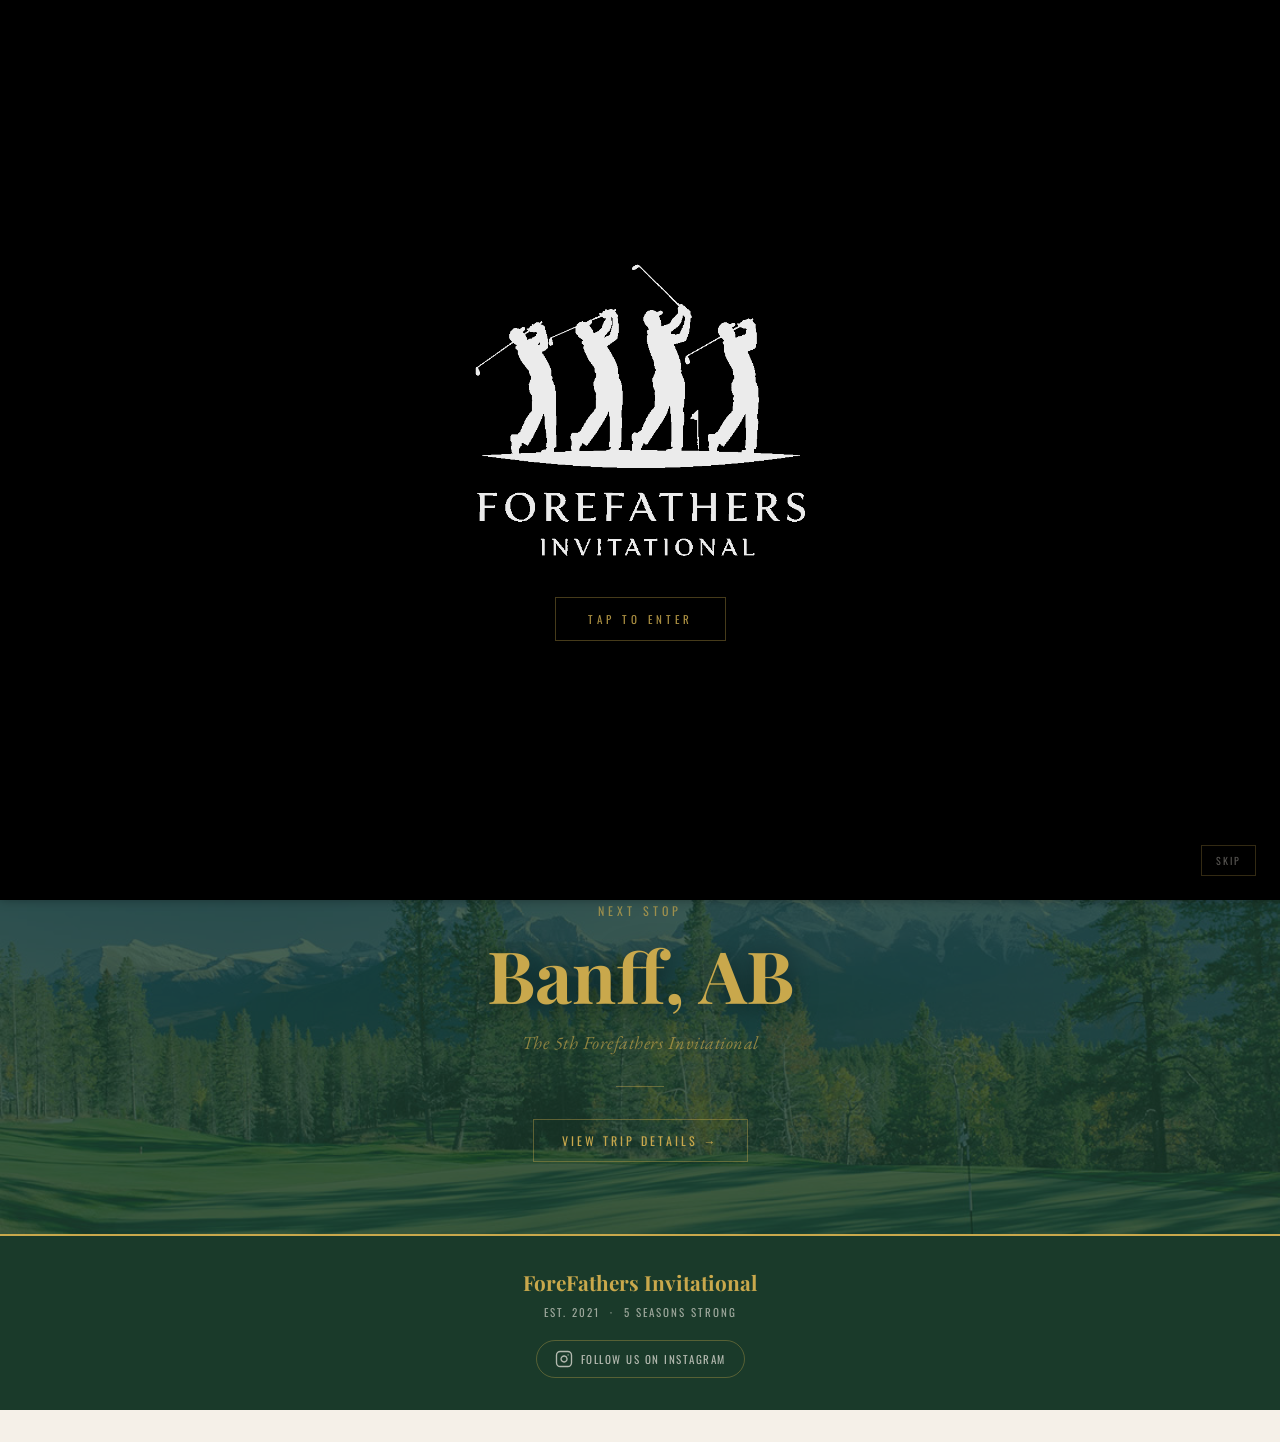
==== commit aae627fe: "ticker" ====
--- a/index.html
+++ b/index.html
@@ -11,6 +11,7 @@
 <link rel="preconnect" href="https://fonts.gstatic.com" crossorigin>
 <link href="https://fonts.googleapis.com/css2?family=Playfair+Display:wght@400;700;900&family=EB+Garamond:ital,wght@0,400;0,500;1,400&family=Oswald:wght@300;400;500&display=swap" rel="stylesheet">
 <link rel="stylesheet" href="styles.css">
+<link rel="stylesheet" href="ticker.css">
 <link rel="icon" type="image/x-icon" href="favicon.ico">
 <link rel="icon" type="image/png" sizes="32x32" href="favicon-32.png">
 <link rel="icon" type="image/png" sizes="16x16" href="favicon-16.png">
@@ -362,6 +363,7 @@
     setInterval(tick, 1000);
   })();
 </script>
+<script src="ticker.js" defer></script>
 <script src="animations.js" defer></script>
 </body>
 </html>
--- a/ticker.css
+++ b/ticker.css
@@ -0,0 +1,178 @@
+/* ── FFI Ticker ─────────────────────────────────────────────────────────────
+   Fixed bottom-of-viewport broadcast crawl.
+   Loaded only on public pages (not admin).
+   ──────────────────────────────────────────────────────────────────────────── */
+
+#ffi-ticker {
+  position: fixed;
+  bottom: 0;
+  left: 0;
+  right: 0;
+  z-index: 900;
+  height: 32px;
+  display: flex;
+  align-items: stretch;
+  background: #0c1910;
+  border-top: 1px solid rgba(201, 168, 76, 0.28);
+  box-shadow: 0 -2px 12px rgba(0, 0, 0, 0.45);
+  font-family: 'Oswald', 'Arial Narrow', Arial, sans-serif;
+  -webkit-user-select: none;
+  user-select: none;
+  /* Safe area on notched phones */
+  padding-bottom: env(safe-area-inset-bottom, 0px);
+}
+
+/* ── "FFI" badge ──────────────────────────────────────────────────────────── */
+.ffi-t-badge {
+  flex-shrink: 0;
+  background: #c9a84c;
+  color: #06100a;
+  font-family: 'Oswald', 'Arial Narrow', Arial, sans-serif;
+  font-size: 10px;
+  font-weight: 500;
+  letter-spacing: 2.5px;
+  text-transform: uppercase;
+  padding: 0 14px;
+  display: flex;
+  align-items: center;
+  position: relative;
+  z-index: 2;
+}
+
+/* right-angle clip */
+.ffi-t-badge::after {
+  content: '';
+  position: absolute;
+  right: -6px;
+  top: 0;
+  bottom: 0;
+  width: 12px;
+  background: #c9a84c;
+  clip-path: polygon(0 0, 0 100%, 100% 100%);
+}
+
+/* ── Scrolling track ──────────────────────────────────────────────────────── */
+.ffi-t-track {
+  flex: 1;
+  overflow: hidden;
+  position: relative;
+}
+
+/* edge fades */
+.ffi-t-track::before,
+.ffi-t-track::after {
+  content: '';
+  position: absolute;
+  top: 0;
+  bottom: 0;
+  width: 28px;
+  z-index: 1;
+  pointer-events: none;
+}
+.ffi-t-track::before {
+  left: 0;
+  background: linear-gradient(to right, #0c1910 40%, transparent);
+}
+.ffi-t-track::after {
+  right: 0;
+  background: linear-gradient(to left, #0c1910 40%, transparent);
+}
+
+/* ── Inner scrolling strip ────────────────────────────────────────────────── */
+.ffi-t-inner {
+  display: inline-flex;
+  align-items: center;
+  height: 100%;
+  white-space: nowrap;
+  /* animation-duration set by JS; class added after measure */
+  will-change: transform;
+  padding-left: 12px;
+}
+
+.ffi-t-inner.ffi-t-animate {
+  animation: ffi-ticker-scroll linear infinite;
+}
+
+@keyframes ffi-ticker-scroll {
+  from { transform: translateX(0); }
+  to   { transform: translateX(-50%); }
+}
+
+/* ── Individual items ─────────────────────────────────────────────────────── */
+.ffi-t-item {
+  display: inline-flex;
+  align-items: center;
+  gap: 9px;
+  padding: 0 2px;
+  text-decoration: none;
+  color: inherit;
+  cursor: default;
+}
+
+a.ffi-t-item {
+  cursor: pointer;
+}
+
+a.ffi-t-item:hover .ffi-t-text {
+  color: #c9a84c;
+}
+
+.ffi-t-label {
+  font-size: 9px;
+  font-weight: 500;
+  letter-spacing: 2px;
+  text-transform: uppercase;
+  color: #c9a84c;
+  flex-shrink: 0;
+}
+
+.ffi-t-text {
+  font-size: 11px;
+  font-weight: 300;
+  letter-spacing: 0.4px;
+  color: rgba(245, 240, 232, 0.82);
+  transition: color 0.18s ease;
+}
+
+.ffi-t-sep {
+  color: rgba(201, 168, 76, 0.28);
+  font-size: 7px;
+  margin: 0 20px;
+  flex-shrink: 0;
+  line-height: 1;
+}
+
+/* ── Mobile ───────────────────────────────────────────────────────────────── */
+@media (max-width: 600px) {
+  #ffi-ticker {
+    height: 28px;
+  }
+  .ffi-t-badge {
+    font-size: 9px;
+    padding: 0 10px;
+    letter-spacing: 2px;
+  }
+  .ffi-t-badge::after {
+    right: -5px;
+    width: 10px;
+  }
+  .ffi-t-label {
+    font-size: 8px;
+    letter-spacing: 1.5px;
+  }
+  .ffi-t-text {
+    font-size: 10px;
+  }
+  .ffi-t-sep {
+    margin: 0 14px;
+  }
+}
+
+/* ── Reduced motion ───────────────────────────────────────────────────────── */
+@media (prefers-reduced-motion: reduce) {
+  .ffi-t-inner.ffi-t-animate {
+    animation: none !important;
+    /* Show first item only, no scroll */
+    transform: none !important;
+  }
+}
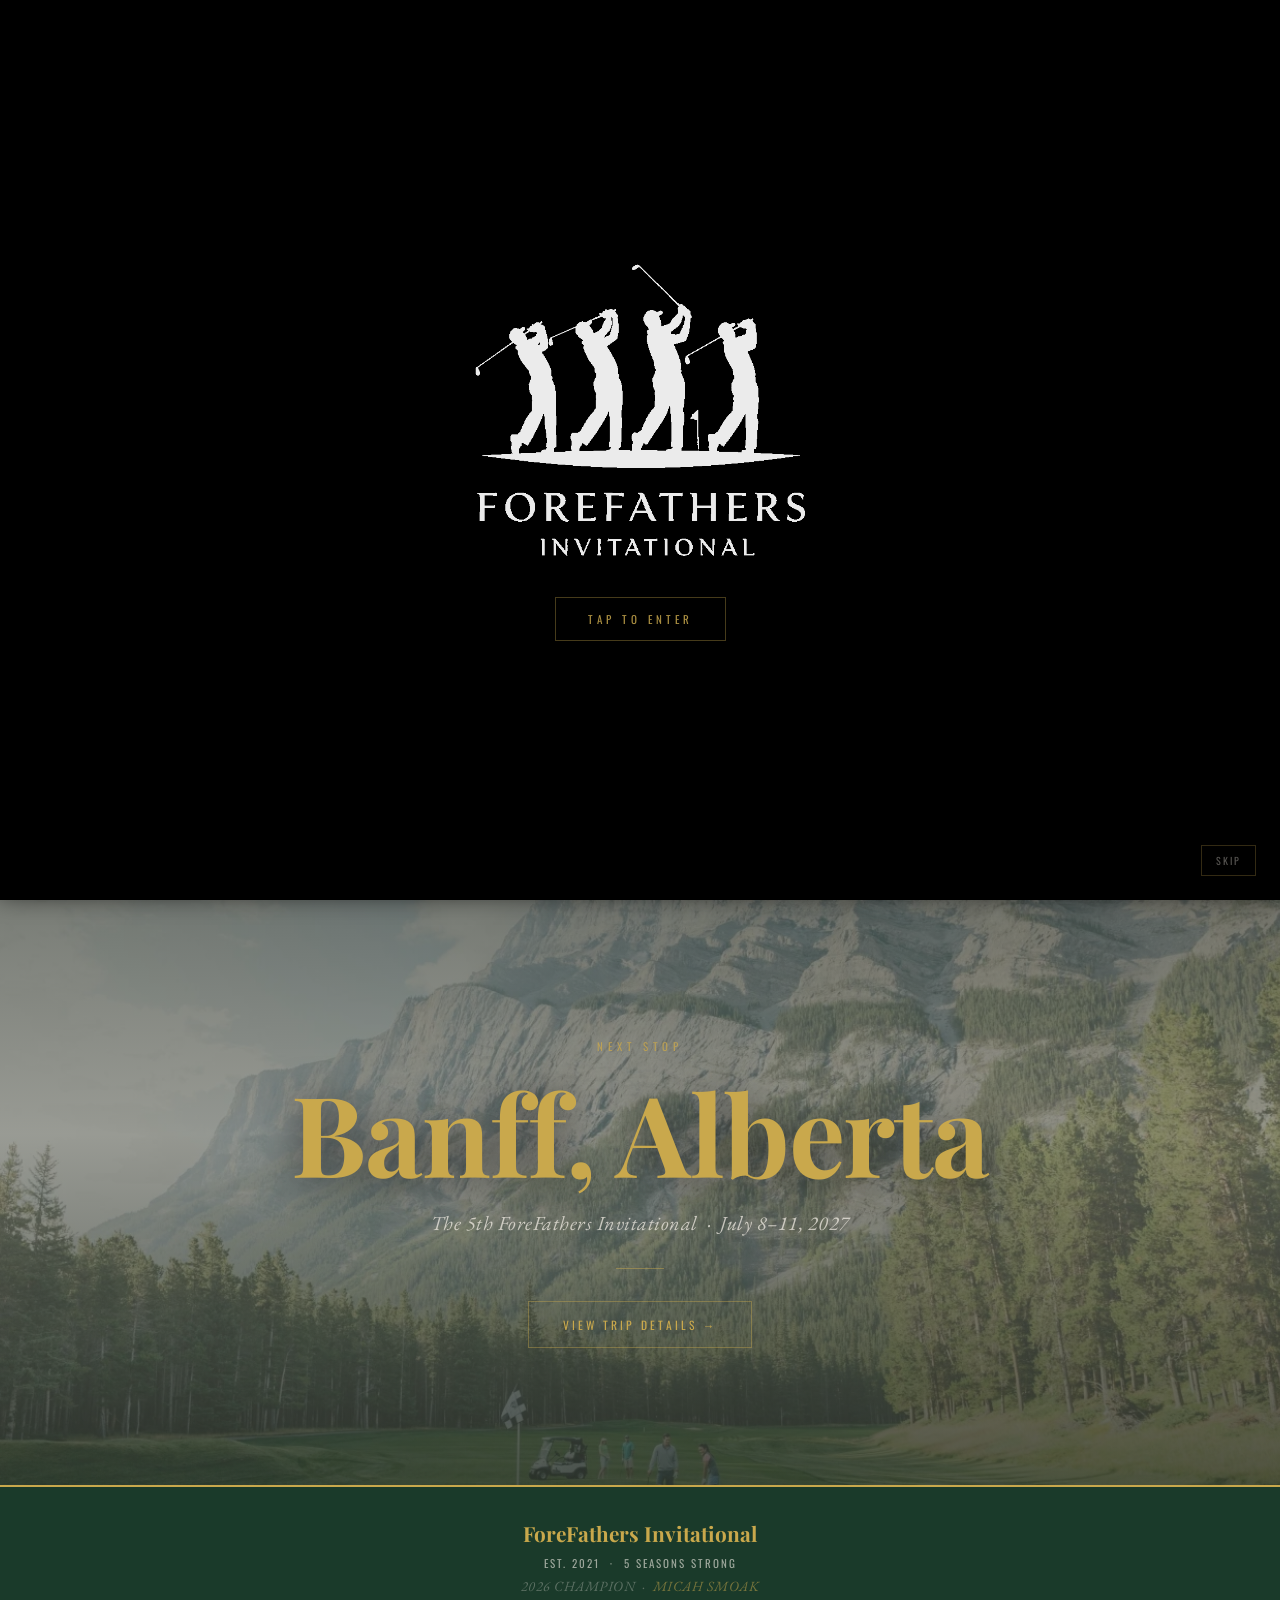
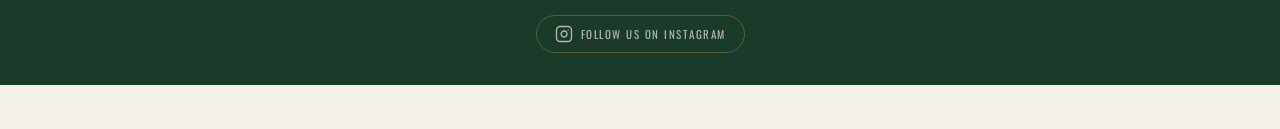
==== commit b3c55dc4: "revamp" ====
--- a/index.html
+++ b/index.html
@@ -94,6 +94,10 @@
     box-sizing: border-box;
     z-index: 2;
   }
+  @keyframes gate-breathe {
+    0%, 100% { opacity: 0.92; }
+    50% { opacity: 0.6; }
+  }
   #intro-gate img {
     display: block;
     max-width: min(340px, 72vw);
@@ -103,6 +107,7 @@
     filter: brightness(0) invert(1);
     opacity: 0.92;
     margin-bottom: clamp(20px, 4vh, 40px);
+    animation: gate-breathe 3.5s ease-in-out infinite;
   }
   #intro-skip {
     position: absolute;
@@ -146,7 +151,7 @@
   gtag('config', 'G-DTX58MS7P4');
 </script>
 </head>
-<body>
+<body class="page-home">
 <a href="#main" class="skip-nav">Skip to main content</a>
 
 <!-- CINEMATIC INTRO -->
@@ -191,34 +196,41 @@
 <main id="main">
 <!-- HERO -->
 <header class="hero">
-  <div class="hero-badge">Est. 2021</div>
-  <img class="hero-logo" src="images/logo.png" alt="ForeFathers Invitational Logo"/>
-  <p class="hero-tagline">The Trip That Became a Tradition.</p>
+  <div class="hero-bg" id="hero-bg" style="background-image:url('images/banff-bg.jpg')"></div>
+  <div class="hero-overlay"></div>
+  <div class="hero-content">
+    <div class="hero-badge hero-enter hero-reveal-1">Est. 2021</div>
+    <img class="hero-logo hero-enter hero-reveal-2" src="images/logo.png" alt="ForeFathers Invitational Logo"/>
+    <p class="hero-wordmark hero-enter hero-reveal-3">ForeFathers Invitational</p>
+    <p class="hero-tagline hero-enter hero-reveal-4">The Trip That Became a Tradition.</p>
+    <div class="hero-enter hero-cd-wrap hero-reveal-5">
+      <div class="y2027-countdown">
+        <div class="y2027-cd-label">Days Until Banff 2027</div>
+        <div class="y2027-cd-units">
+          <div class="y2027-cd-unit"><span class="y2027-cd-num" id="cd-days">—</span><span class="y2027-cd-unit-lbl">Days</span></div>
+          <div class="y2027-cd-sep">:</div>
+          <div class="y2027-cd-unit"><span class="y2027-cd-num" id="cd-hours">—</span><span class="y2027-cd-unit-lbl">Hours</span></div>
+          <div class="y2027-cd-sep">:</div>
+          <div class="y2027-cd-unit"><span class="y2027-cd-num" id="cd-mins">—</span><span class="y2027-cd-unit-lbl">Minutes</span></div>
+        </div>
+      </div>
+    </div>
+  </div>
+  <a class="hero-scroll-cue hero-enter hero-reveal-6" href="#next-year" aria-label="Scroll to next section">
+    <svg width="26" height="26" viewBox="0 0 24 24" fill="none" stroke="currentColor" stroke-width="1.5" stroke-linecap="round" stroke-linejoin="round"><polyline points="6 9 12 15 18 9"/></svg>
+  </a>
 </header>
 
-<!-- Countdown -->
-<div class="y2027-countdown">
-  <div class="y2027-cd-label">Days Until 2027</div>
-  <div class="y2027-cd-units">
-    <div class="y2027-cd-unit"><span class="y2027-cd-num" id="cd-days">—</span><span class="y2027-cd-unit-lbl">Days</span></div>
-    <div class="y2027-cd-sep">:</div>
-    <div class="y2027-cd-unit"><span class="y2027-cd-num" id="cd-hours">—</span><span class="y2027-cd-unit-lbl">Hours</span></div>
-    <div class="y2027-cd-sep">:</div>
-    <div class="y2027-cd-unit"><span class="y2027-cd-num" id="cd-mins">—</span><span class="y2027-cd-unit-lbl">Minutes</span></div>
-    <div class="y2027-cd-sep">:</div>
-    <div class="y2027-cd-unit"><span class="y2027-cd-num" id="cd-secs">—</span><span class="y2027-cd-unit-lbl">Seconds</span></div>
-  </div>
-</div>
-
 <!-- 2027 TEASER -->
-<section id="next-year" style="background:var(--green-dark);padding:72px 0;text-align:center;position:relative;overflow:hidden;">
-  <img src="images/banff-bg.jpg" alt="" aria-hidden="true" style="position:absolute;top:0;left:0;width:100%;height:100%;object-fit:cover;object-position:center 20%;opacity:0.2;pointer-events:none;">
-  <div class="container" style="position:relative;">
-    <div style="font-family:'Oswald',sans-serif;font-size:0.75rem;letter-spacing:4px;text-transform:uppercase;color:rgba(201,168,76,0.7);margin-bottom:16px;">Next Stop</div>
-    <div style="font-family:'Playfair Display',serif;font-size:clamp(2.5rem,6vw,4.5rem);color:var(--gold);font-weight:700;line-height:1.1;text-shadow:0 2px 24px rgba(0,0,0,0.5);">Banff, AB</div>
-    <div style="font-family:'EB Garamond',serif;font-size:1.15rem;color:rgba(201,168,76,0.65);margin-top:16px;font-style:italic;letter-spacing:0.5px;">The 5th Forefathers Invitational</div>
-    <div style="width:48px;height:1px;background:var(--gold);margin:32px auto;opacity:0.4;"></div>
-    <a href="banff-2027.html" style="display:inline-block;font-family:'Oswald',sans-serif;font-size:0.75rem;letter-spacing:3px;text-transform:uppercase;color:var(--gold);border:1px solid rgba(201,168,76,0.4);padding:12px 28px;text-decoration:none;transition:all 0.2s;" onmouseover="this.style.borderColor='rgba(201,168,76,0.8)'" onmouseout="this.style.borderColor='rgba(201,168,76,0.4)'">View Trip Details →</a>
+<section id="next-year" class="banff-teaser">
+  <div class="banff-teaser-bg" style="background-image:url('images/banff-springs-5th.webp')"></div>
+  <div class="banff-teaser-overlay"></div>
+  <div class="container banff-teaser-content">
+    <div class="banff-teaser-eyebrow">Next Stop</div>
+    <div class="banff-teaser-headline">Banff, Alberta</div>
+    <div class="banff-teaser-sub">The 5th ForeFathers Invitational &nbsp;·&nbsp; July 8–11, 2027</div>
+    <div class="banff-teaser-rule"></div>
+    <a href="banff-2027.html" class="banff-teaser-cta">View Trip Details →</a>
   </div>
 </section>
 
@@ -227,6 +239,7 @@
 <footer>
   <div class="footer-logo">ForeFathers Invitational</div>
   <p>Est. 2021 &nbsp;·&nbsp; 5 Seasons Strong</p>
+  <p class="footer-champion">2026 Champion &nbsp;·&nbsp; <em>Micah Smoak</em></p>
   <a class="footer-instagram" href="https://www.instagram.com/forefathersinvitational" target="_blank" rel="noopener">
     <svg xmlns="http://www.w3.org/2000/svg" width="18" height="18" viewBox="0 0 24 24" fill="none" stroke="currentColor" stroke-width="1.8" stroke-linecap="round" stroke-linejoin="round"><rect x="2" y="2" width="20" height="20" rx="5" ry="5"/><path d="M16 11.37A4 4 0 1 1 12.63 8 4 4 0 0 1 16 11.37z"/><line x1="17.5" y1="6.5" x2="17.51" y2="6.5"/></svg>
     Follow us on Instagram
@@ -254,6 +267,21 @@
       dismissed = true;
       overlay.style.opacity = '0';
       setTimeout(function() { overlay.style.display = 'none'; }, 950);
+
+      // Sequenced title card reveal — total under ~2s
+      var seq = [
+        ['.hero-reveal-1', 120],   // Est. badge — drifts down
+        ['.hero-reveal-2', 310],   // Golfer logo — scales in
+        ['.hero-reveal-3', 540],   // ForeFathers Invitational wordmark
+        ['.hero-reveal-4', 720],   // Tagline
+        ['.hero-reveal-5', 920],   // Countdown
+        ['.hero-reveal-6', 1080],  // Scroll cue
+      ];
+      seq.forEach(function(pair) {
+        var el = document.querySelector(pair[0]);
+        if (!el) return;
+        setTimeout(function() { el.classList.add('hero-visible'); }, pair[1]);
+      });
     };
 
     var video = document.getElementById('intro-video');
@@ -348,20 +376,32 @@
     var elDays  = document.getElementById('cd-days');
     var elHours = document.getElementById('cd-hours');
     var elMins  = document.getElementById('cd-mins');
-    var elSecs  = document.getElementById('cd-secs');
 
     function tick() {
       var now  = new Date();
       var diff = target - now;
-      if (diff <= 0) { flipTo(elDays,'00'); flipTo(elHours,'00'); flipTo(elMins,'00'); flipTo(elSecs,'00'); return; }
+      if (diff <= 0) { flipTo(elDays,'00'); flipTo(elHours,'00'); flipTo(elMins,'00'); return; }
       flipTo(elDays,  pad(Math.floor(diff / 86400000)));
       flipTo(elHours, pad(Math.floor((diff % 86400000) / 3600000)));
       flipTo(elMins,  pad(Math.floor((diff % 3600000)  / 60000)));
-      flipTo(elSecs,  pad(Math.floor((diff % 60000)    / 1000)));
     }
     tick();
-    setInterval(tick, 1000);
+    setInterval(tick, 60000); // minutes-only — update every 60s
   })();
+</script>
+<script>
+  // ── NAV SCROLL TRANSPARENCY (homepage only) ──────────────────
+  (function() {
+    var nav = document.querySelector('nav');
+    if (!nav || !document.body.classList.contains('page-home')) return;
+    function onNavScroll() {
+      nav.classList.toggle('nav-scrolled', window.scrollY > 60);
+    }
+    window.addEventListener('scroll', onNavScroll, { passive: true });
+    onNavScroll();
+  })();
+
+  // ── HERO PARALLAX — disabled (CSS-only hero, no photo layer) ──
 </script>
 <script src="ticker.js" defer></script>
 <script src="animations.js" defer></script>
--- a/styles.css
+++ b/styles.css
@@ -2383,3 +2383,405 @@
   .champions-placeholder { border-color: rgba(201,168,76,0.18); color: rgba(232,224,208,0.35); }
   .recap-narrative       { color: rgba(232,224,208,0.7); }
 }
+
+/* ══════════════════════════════════════════════════════════════
+   HOMEPAGE — all 10 UX improvements
+══════════════════════════════════════════════════════════════ */
+
+/* ── 1. Full-screen hero ── */
+.page-home .hero {
+  height: 100svh;
+  min-height: 560px;
+  padding: 0;
+  display: flex;
+  align-items: center;
+  justify-content: center;
+  overflow: hidden;
+}
+/* Kill the radial-gradient ::before and the mobile group photo ::after */
+.page-home .hero::before,
+.page-home .hero::after { display: none; content: none; }
+
+/* CSS-only cinematic background — vignette + gold bloom + deep base */
+.page-home .hero {
+  background:
+    radial-gradient(ellipse 140% 110% at 50% 50%, transparent 36%, rgba(0,0,0,0.48) 100%),
+    radial-gradient(ellipse 62% 48% at 50% 36%, rgba(201,168,76,0.10) 0%, transparent 56%),
+    radial-gradient(ellipse 100% 70% at 50% 100%, rgba(3,8,4,0.82) 0%, transparent 55%),
+    linear-gradient(175deg, #0e2219 0%, #071209 45%, #03080a 100%);
+}
+
+/* Hide the photo + overlay layers — not needed for CSS-only hero */
+.page-home .hero-bg    { display: none; }
+.page-home .hero-overlay { display: none; }
+
+/* Content wrapper (sits above overlay) */
+.hero-content {
+  position: relative;
+  z-index: 2;
+  display: flex;
+  flex-direction: column;
+  align-items: center;
+  text-align: center;
+  padding: 20px 24px;
+  width: 100%;
+}
+
+/* ── 2. Countdown inside hero ── */
+.page-home .hero .y2027-countdown {
+  background: transparent;
+  border: none;
+  padding: 0;
+}
+.page-home .hero .y2027-cd-num {
+  font-size: 3.4rem;  /* heavier weight, only 3 units now */
+  font-weight: 700;
+}
+.page-home .hero .y2027-cd-units {
+  gap: 16px;  /* more breathing room without seconds */
+}
+.page-home .hero .y2027-cd-unit {
+  min-width: 76px;
+}
+.hero-cd-wrap {
+  margin-top: 28px;
+}
+
+/* ── 3. Hero entrance animation — premium expo-out easing ── */
+.hero-enter {
+  opacity: 0;
+  transform: translateY(14px);
+  transition: opacity 0.75s cubic-bezier(0.16, 1, 0.3, 1),
+              transform 0.75s cubic-bezier(0.16, 1, 0.3, 1);
+}
+.hero-enter.hero-visible {
+  opacity: 1;
+  transform: translateY(0);
+}
+/* Badge drifts DOWN from above */
+.hero-badge.hero-enter            { transform: translateY(-8px); }
+.hero-badge.hero-enter.hero-visible { transform: translateY(0); }
+/* Logo scales softly into place */
+.hero-logo.hero-enter {
+  transform: scale(0.93);
+  transition: opacity 0.9s cubic-bezier(0.16, 1, 0.3, 1),
+              transform 0.9s cubic-bezier(0.16, 1, 0.3, 1);
+}
+.hero-logo.hero-enter.hero-visible { transform: scale(1); }
+
+/* Wordmark text — Oswald light, very wide tracking */
+.hero-wordmark {
+  font-family: 'Oswald', sans-serif;
+  font-weight: 300;
+  font-size: clamp(0.7rem, 1.8vw, 1.05rem);
+  letter-spacing: clamp(5px, 2vw, 13px);
+  text-transform: uppercase;
+  color: rgba(245,240,232,0.55);
+  margin-top: 10px;
+  margin-bottom: 0;
+}
+
+/* ── 5. Transparent nav over hero ── */
+.page-home nav {
+  position: fixed;
+  background: transparent;
+  border-bottom-color: transparent;
+  transition: background 0.35s ease, border-color 0.35s ease;
+}
+.page-home nav.nav-scrolled {
+  background: var(--green-dark);
+  border-bottom-color: var(--gold);
+}
+
+/* ── 6. Elevated tagline ── */
+.page-home .hero-tagline {
+  font-size: clamp(1.2rem, 2.5vw, 1.75rem);
+  color: rgba(245,240,232,0.82);
+  margin-top: 16px;
+  letter-spacing: 0.5px;
+}
+
+/* ── 9. Scroll cue ── */
+.hero-scroll-cue {
+  position: absolute;
+  bottom: 68px;
+  left: 50%;
+  transform: translateX(-50%);
+  z-index: 2;
+  color: rgba(245,240,232,0.45);
+  text-decoration: none;
+  display: block;
+  line-height: 0;
+}
+/* Override the entry-animation translate so it doesn't fight translateX(-50%) */
+.hero-scroll-cue.hero-enter {
+  transform: translateX(-50%) translateY(16px);
+}
+.hero-scroll-cue.hero-enter.hero-visible {
+  transform: translateX(-50%) translateY(0);
+}
+.hero-scroll-cue svg {
+  animation: hero-bob 2.2s ease-in-out infinite;
+}
+@keyframes hero-bob {
+  0%, 100% { transform: translateY(0); }
+  50%       { transform: translateY(9px); }
+}
+@media (prefers-reduced-motion: reduce) {
+  .hero-scroll-cue svg { animation: none; }
+}
+
+/* ── 4. Banff teaser redesign ── */
+.banff-teaser {
+  position: relative;
+  min-height: 65vh;
+  display: flex;
+  align-items: center;
+  justify-content: center;
+  text-align: center;
+  padding: 96px 24px;
+  overflow: hidden;
+  background: var(--green-dark);
+}
+.banff-teaser-bg {
+  position: absolute;
+  inset: 0;
+  background-size: cover;
+  background-position: center 35%;
+  opacity: 0.5;
+  transition: transform 0.1s linear;
+}
+.banff-teaser-overlay {
+  position: absolute;
+  inset: 0;
+  background: linear-gradient(
+    to bottom,
+    rgba(6,16,10,0.52) 0%,
+    rgba(6,16,10,0.38) 40%,
+    rgba(6,16,10,0.68) 100%
+  );
+}
+.banff-teaser-content {
+  position: relative;
+  z-index: 1;
+}
+.banff-teaser-eyebrow {
+  font-family: 'Oswald', sans-serif;
+  font-size: 0.68rem;
+  letter-spacing: 5px;
+  text-transform: uppercase;
+  color: rgba(201,168,76,0.8);
+  margin-bottom: 22px;
+}
+.banff-teaser-headline {
+  font-family: 'Playfair Display', serif;
+  font-size: clamp(3.2rem, 9vw, 7rem);
+  color: var(--gold);
+  font-weight: 700;
+  line-height: 1;
+  text-shadow: 0 4px 40px rgba(0,0,0,0.65);
+  margin-bottom: 22px;
+  letter-spacing: -1px;
+}
+.banff-teaser-sub {
+  font-family: 'EB Garamond', serif;
+  font-size: clamp(1rem, 2vw, 1.25rem);
+  color: rgba(245,240,232,0.72);
+  font-style: italic;
+  letter-spacing: 0.5px;
+}
+.banff-teaser-rule {
+  width: 48px;
+  height: 1px;
+  background: var(--gold);
+  margin: 32px auto;
+  opacity: 0.45;
+}
+.banff-teaser-cta {
+  display: inline-block;
+  font-family: 'Oswald', sans-serif;
+  font-size: 0.72rem;
+  letter-spacing: 3px;
+  text-transform: uppercase;
+  color: var(--gold);
+  border: 1px solid rgba(201,168,76,0.4);
+  padding: 14px 34px;
+  text-decoration: none;
+  transition: border-color 0.22s, background 0.22s;
+}
+.banff-teaser-cta:hover {
+  border-color: rgba(201,168,76,0.85);
+  background: rgba(201,168,76,0.07);
+}
+
+/* ── 10. Footer champion credit ── */
+.footer-champion {
+  font-family: 'EB Garamond', serif;
+  font-style: italic;
+  font-size: 0.88rem;
+  color: rgba(245,240,232,0.3);
+  letter-spacing: 0.5px;
+  margin-top: 6px;
+}
+.footer-champion em {
+  color: rgba(201,168,76,0.52);
+  font-style: italic;
+}
+
+/* ══ HOMEPAGE MOBILE — Art-directed for phone ══════════════════════════════
+   All rules scoped to .page-home or homepage-only elements.
+   Desktop CSS is untouched — every change lives inside a max-width query.
+   ══════════════════════════════════════════════════════════════════════════ */
+@media (max-width: 720px) {
+
+  /* ── Hero container ─────────────────────────────────────────────────── */
+  .page-home .hero {
+    padding: 0;
+    /* height: 100svh is already set by desktop rule — keep it */
+    min-height: 560px;
+  }
+
+  /* Kill mobile group-photo ::after (applies globally on mobile hero) */
+  .page-home .hero::after { display: none; content: none; }
+
+  /* CRITICAL FIX: the previous override set position:static on every
+     hero child, which broke the absolutely-positioned scroll cue
+     (it fell inline after the countdown instead of pinning to the bottom).
+     Explicitly restore the correct positions for each layer. */
+  .page-home .hero > *              { position: unset; }
+  .page-home .hero .hero-content    { position: relative; }
+  .page-home .hero .hero-scroll-cue { position: absolute; }
+
+  /* Hero content: tighter padding, bottom clears scroll cue + ticker */
+  .page-home .hero .hero-content {
+    padding: 12px 20px 68px;
+    width: 100%;
+    box-sizing: border-box;
+  }
+
+  /* ── Logo: impressive but not screen-filling ─────────────────────── */
+  /* 96vw = 360px on a 375px phone; caps at 220px keeps it commanding */
+  .page-home .hero .hero-logo {
+    max-width: min(220px, 56vw);
+    width:     min(220px, 56vw);
+    margin-bottom: 4px;
+  }
+
+  /* ── Est. badge ──────────────────────────────────────────────────── */
+  .page-home .hero .hero-badge {
+    font-size: 10px;
+    letter-spacing: 4px;
+    margin-bottom: 10px;
+  }
+
+  /* ── Wordmark: compressed tracking for narrow viewport ──────────── */
+  .page-home .hero .hero-wordmark {
+    font-size: 0.62rem;
+    letter-spacing: 4px;
+    margin-top: 8px;
+  }
+
+  /* ── Tagline ─────────────────────────────────────────────────────── */
+  .page-home .hero-tagline {
+    font-size: 1rem;
+    margin-top: 14px;
+  }
+
+  /* ── Countdown ───────────────────────────────────────────────────── */
+  /* Override desktop 3.4rem — large enough to read, not oversized */
+  .page-home .hero .hero-cd-wrap {
+    margin-top: 20px;
+  }
+  .page-home .hero .y2027-cd-num {
+    font-size: 2.8rem;
+    font-weight: 700;
+  }
+  .page-home .hero .y2027-cd-units {
+    gap: 10px;
+  }
+  .page-home .hero .y2027-cd-unit {
+    min-width: 62px;
+  }
+
+  /* ── Scroll cue: comfortably above 40px ticker ───────────────────── */
+  .hero-scroll-cue {
+    bottom: 58px;
+  }
+  /* Preserve combined translateX + translateY for the entry animation */
+  .hero-scroll-cue.hero-enter {
+    transform: translateX(-50%) translateY(12px);
+  }
+  .hero-scroll-cue.hero-enter.hero-visible {
+    transform: translateX(-50%) translateY(0);
+  }
+
+  /* ── Navigation: 44px+ tap targets, clear hierarchy ─────────────── */
+  nav ul li a {
+    padding: 15px 20px;
+    font-size: 12.5px;
+    letter-spacing: 2px;
+  }
+  nav ul li a.nav-active {
+    padding-left: 17px; /* preserve the 3px gold left-border offset */
+  }
+
+  /* Banff '27 highlighted — most important destination link */
+  #nav-menu > li:nth-child(2) > a {
+    color: var(--gold);
+  }
+
+  /* Tournament submenu: indented, slightly dimmer, still readable */
+  .nav-dropdown-menu {
+    background: rgba(0, 0, 0, 0.12);
+    border-top: 1px solid rgba(201, 168, 76, 0.07);
+  }
+  .nav-dropdown-menu li a {
+    padding: 12px 16px 12px 30px;
+    font-size: 11.5px;
+    color: rgba(245, 240, 232, 0.6);
+    letter-spacing: 1.5px;
+  }
+  .nav-dropdown-menu li a:hover,
+  .nav-dropdown-menu li a:active {
+    color: var(--cream);
+  }
+
+  /* ── Banff Teaser: portrait-first photography ────────────────────── */
+  .banff-teaser {
+    min-height: 68vh;
+    padding: 80px 20px 72px;
+  }
+  /* Portrait-optimized crop — pull up to show more mountain/fairway */
+  .banff-teaser-bg {
+    background-position: center 20%;
+  }
+  /* CTA: thumb-friendly width */
+  .banff-teaser-cta {
+    padding: 16px 44px;
+    letter-spacing: 2.5px;
+  }
+}
+
+/* ── Narrow phones (≤ 375px width) ──────────────────────────────────────── */
+@media (max-width: 375px) {
+  .page-home .hero .hero-logo {
+    max-width: min(185px, 50vw);
+    width:     min(185px, 50vw);
+  }
+  .page-home .hero .hero-wordmark {
+    font-size: 0.55rem;
+    letter-spacing: 3px;
+  }
+  .page-home .hero-tagline {
+    font-size: 0.95rem;
+  }
+  .page-home .hero .y2027-cd-num {
+    font-size: 2.4rem;
+  }
+  .page-home .hero .y2027-cd-unit {
+    min-width: 54px;
+  }
+  .page-home .hero .y2027-cd-units {
+    gap: 6px;
+  }
+}
--- a/ticker.css
+++ b/ticker.css
@@ -1,178 +1,216 @@
-/* ── FFI Ticker ─────────────────────────────────────────────────────────────
-   Fixed bottom-of-viewport broadcast crawl.
-   Loaded only on public pages (not admin).
+/* ── FFI Ticker v4 ─────────────────────────────────────────────────────────
+   Single-row wipe/expand ticker.
+
+   Structure (one 44px row):
+     [FFI badge] | [stage: queue pills slide in → expand bar wipes over them]
+
+   Behavior:
+     • Category pills queue slides in from the right
+     • Leftmost pill is the active category — queue pauses
+     • Expand bar wipes left → right across the full stage, covering all pills
+     • Active category label + content text appear inside the bar
+     • Multi-item sections cross-fade content within the open bar
+     • Bar wipes right → left (collapses toward the label), revealing dark stage
+     • Queue rotates: active moves to end, next category becomes first
+     • Repeat — feels like an ESPN BottomLine lower-third graphic
    ──────────────────────────────────────────────────────────────────────────── */
 
+/* ══ Outer container ════════════════════════════════════════════════════════ */
 #ffi-ticker {
   position: fixed;
   bottom: 0;
   left: 0;
   right: 0;
   z-index: 900;
-  height: 32px;
+  height: 44px;
   display: flex;
   align-items: stretch;
   background: #0c1910;
-  border-top: 1px solid rgba(201, 168, 76, 0.28);
-  box-shadow: 0 -2px 12px rgba(0, 0, 0, 0.45);
+  border-top: 2px solid rgba(201, 168, 76, 0.5);
+  box-shadow: 0 -4px 24px rgba(0, 0, 0, 0.65);
   font-family: 'Oswald', 'Arial Narrow', Arial, sans-serif;
   -webkit-user-select: none;
   user-select: none;
-  /* Safe area on notched phones */
   padding-bottom: env(safe-area-inset-bottom, 0px);
-}
-
-/* ── "FFI" badge ──────────────────────────────────────────────────────────── */
-.ffi-t-badge {
+  box-sizing: content-box;
+}
+
+/* ══ Gold "FFI" badge — left anchor ════════════════════════════════════════ */
+#ffi-badge {
   flex-shrink: 0;
   background: #c9a84c;
   color: #06100a;
-  font-family: 'Oswald', 'Arial Narrow', Arial, sans-serif;
-  font-size: 10px;
-  font-weight: 500;
+  font-size: 11px;
+  font-weight: 600;
   letter-spacing: 2.5px;
   text-transform: uppercase;
   padding: 0 14px;
   display: flex;
   align-items: center;
   position: relative;
-  z-index: 2;
-}
-
-/* right-angle clip */
-.ffi-t-badge::after {
+  z-index: 3;
+}
+
+/* Right-pointing chevron on badge */
+#ffi-badge::after {
   content: '';
   position: absolute;
-  right: -6px;
-  top: 0;
-  bottom: 0;
-  width: 12px;
-  background: #c9a84c;
-  clip-path: polygon(0 0, 0 100%, 100% 100%);
-}
-
-/* ── Scrolling track ──────────────────────────────────────────────────────── */
-.ffi-t-track {
+  right: -10px;
+  top: 50%;
+  transform: translateY(-50%);
+  width: 0;
+  height: 0;
+  border-top: 10px solid transparent;
+  border-bottom: 10px solid transparent;
+  border-left: 10px solid #c9a84c;
+  z-index: 4;
+}
+
+/* ══ Stage — clips both the queue and the expand overlay ═══════════════════ */
+#ffi-stage {
   flex: 1;
   overflow: hidden;
   position: relative;
 }
 
-/* edge fades */
-.ffi-t-track::before,
-.ffi-t-track::after {
-  content: '';
+/* ══ Category-label pill queue ══════════════════════════════════════════════ */
+/* All pills in a horizontal flex row; JS drives translateX to slide them in. */
+#ffi-queue {
   position: absolute;
   top: 0;
-  bottom: 0;
-  width: 28px;
-  z-index: 1;
-  pointer-events: none;
-}
-.ffi-t-track::before {
   left: 0;
-  background: linear-gradient(to right, #0c1910 40%, transparent);
-}
-.ffi-t-track::after {
-  right: 0;
-  background: linear-gradient(to left, #0c1910 40%, transparent);
-}
-
-/* ── Inner scrolling strip ────────────────────────────────────────────────── */
-.ffi-t-inner {
-  display: inline-flex;
-  align-items: center;
   height: 100%;
-  white-space: nowrap;
-  /* animation-duration set by JS; class added after measure */
-  will-change: transform;
-  padding-left: 12px;
-}
-
-.ffi-t-inner.ffi-t-animate {
-  animation: ffi-ticker-scroll linear infinite;
-}
-
-@keyframes ffi-ticker-scroll {
-  from { transform: translateX(0); }
-  to   { transform: translateX(-50%); }
-}
-
-/* ── Individual items ─────────────────────────────────────────────────────── */
-.ffi-t-item {
-  display: inline-flex;
-  align-items: center;
-  gap: 9px;
-  padding: 0 2px;
-  text-decoration: none;
-  color: inherit;
-  cursor: default;
-}
-
-a.ffi-t-item {
-  cursor: pointer;
-}
-
-a.ffi-t-item:hover .ffi-t-text {
-  color: #c9a84c;
-}
-
-.ffi-t-label {
-  font-size: 9px;
+  display: flex;
+  align-items: center;
+  white-space: nowrap;
+  /* transform and transition set entirely by JS */
+}
+
+.ffi-pill {
+  flex-shrink: 0;
+  height: 100%;
+  display: flex;
+  align-items: center;
+  padding: 0 18px;
+  font-size: 10.5px;
   font-weight: 500;
   letter-spacing: 2px;
   text-transform: uppercase;
+  border-right: 1px solid rgba(201, 168, 76, 0.15);
+  white-space: nowrap;
+  cursor: default;
+  /* color set per-position by JS: first pill brighter, rest dimmer */
+  color: rgba(245, 240, 232, 0.30);
+}
+
+/* ══ Expand overlay bar ═════════════════════════════════════════════════════ */
+/* Sits on top of the queue via z-index + clip-path.
+   clip-path is driven entirely by JS (wipe-in / wipe-out).
+   Default: fully clipped so it's invisible until JS expands it.        */
+#ffi-expand {
+  position: absolute;
+  top: 0;
+  left: 0;
+  right: 0;
+  bottom: 0;
+  background: #0c1910;
+  display: flex;
+  align-items: center;
+  overflow: hidden;
+  z-index: 2;
+  clip-path: inset(0 100% 0 0); /* hidden by default; JS overrides */
+  /* transition set by JS on each wipe */
+}
+
+/* Category label inside the expand bar (e.g. "NEXT STOP") */
+#ffi-expand-label {
+  flex-shrink: 0;
+  font-size: 10.5px;
+  font-weight: 600;
+  letter-spacing: 2px;
+  text-transform: uppercase;
   color: #c9a84c;
-  flex-shrink: 0;
-}
-
-.ffi-t-text {
-  font-size: 11px;
+  padding: 0 16px;
+  height: 100%;
+  display: flex;
+  align-items: center;
+  border-right: 1px solid rgba(201, 168, 76, 0.3);
+  white-space: nowrap;
+}
+
+/* Main content text */
+#ffi-expand-content {
+  flex: 1;
+  min-width: 0;
+  padding: 0 18px;
+  font-size: 19px;
   font-weight: 300;
-  letter-spacing: 0.4px;
-  color: rgba(245, 240, 232, 0.82);
-  transition: color 0.18s ease;
-}
-
-.ffi-t-sep {
-  color: rgba(201, 168, 76, 0.28);
-  font-size: 7px;
-  margin: 0 20px;
-  flex-shrink: 0;
-  line-height: 1;
-}
-
-/* ── Mobile ───────────────────────────────────────────────────────────────── */
+  letter-spacing: 0.3px;
+  color: rgba(245, 240, 232, 0.92);
+  white-space: nowrap;
+  overflow: hidden;
+  text-overflow: ellipsis;
+  /* opacity and transition set entirely by JS */
+  opacity: 0;
+}
+
+#ffi-expand-content a {
+  color: inherit;
+  text-decoration: none;
+}
+
+#ffi-expand-content a:hover {
+  color: #c9a84c;
+}
+
+#ffi-expand-content a:focus-visible {
+  outline: 1px solid rgba(201, 168, 76, 0.5);
+  outline-offset: 2px;
+  border-radius: 2px;
+}
+
+/* ══ Mobile ════════════════════════════════════════════════════════════════ */
 @media (max-width: 600px) {
   #ffi-ticker {
-    height: 28px;
-  }
-  .ffi-t-badge {
-    font-size: 9px;
+    height: 40px;
+  }
+
+  #ffi-badge {
+    font-size: 10px;
     padding: 0 10px;
     letter-spacing: 2px;
   }
-  .ffi-t-badge::after {
-    right: -5px;
-    width: 10px;
-  }
-  .ffi-t-label {
-    font-size: 8px;
-    letter-spacing: 1.5px;
-  }
-  .ffi-t-text {
-    font-size: 10px;
-  }
-  .ffi-t-sep {
-    margin: 0 14px;
-  }
-}
-
-/* ── Reduced motion ───────────────────────────────────────────────────────── */
+
+  #ffi-badge::after {
+    right: -8px;
+    border-top-width: 8px;
+    border-bottom-width: 8px;
+    border-left-width: 8px;
+  }
+
+  .ffi-pill {
+    font-size: 9.5px;
+    padding: 0 12px;
+    letter-spacing: 1.6px;
+  }
+
+  #ffi-expand-label {
+    font-size: 9.5px;
+    padding: 0 10px;
+    letter-spacing: 1.6px;
+  }
+
+  #ffi-expand-content {
+    font-size: 15px;
+    padding: 0 10px;
+  }
+}
+
+/* ══ Reduced motion — JS also checks this; belt-and-suspenders here ════════ */
 @media (prefers-reduced-motion: reduce) {
-  .ffi-t-inner.ffi-t-animate {
-    animation: none !important;
-    /* Show first item only, no scroll */
-    transform: none !important;
-  }
-}
+  #ffi-queue,
+  #ffi-expand,
+  #ffi-expand-content {
+    transition: none !important;
+  }
+}
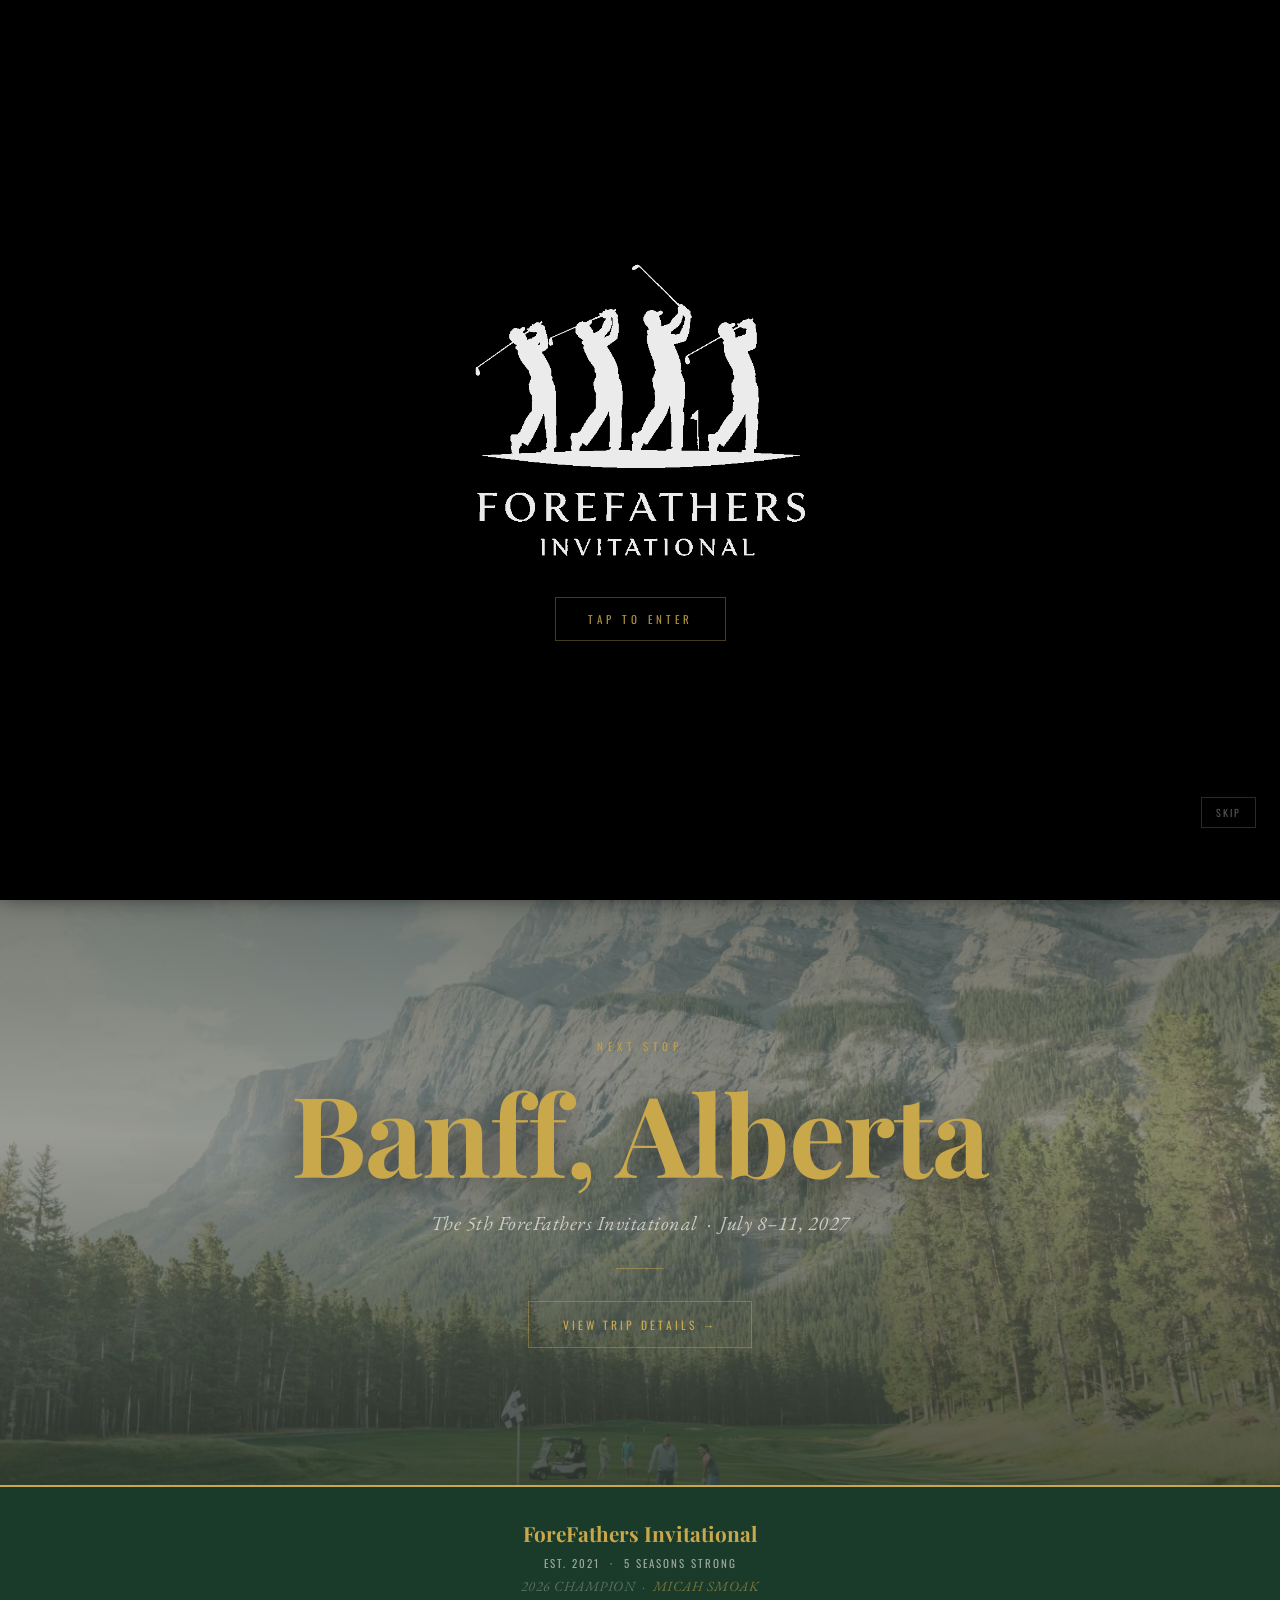
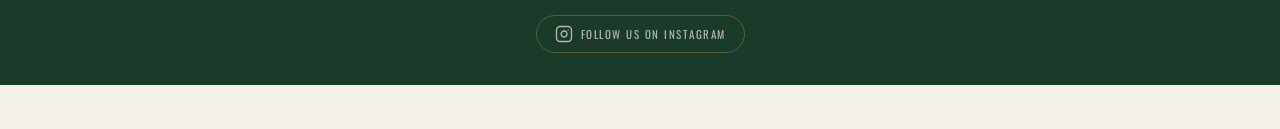
==== commit c5287ded: "Update index.html" ====
--- a/index.html
+++ b/index.html
@@ -111,7 +111,7 @@
   }
   #intro-skip {
     position: absolute;
-    bottom: 24px;
+    bottom: max(72px, env(safe-area-inset-bottom, 24px) + 48px);
     right: 24px;
     background: none;
     border: 1px solid rgba(201,168,76,0.25);
@@ -181,7 +181,7 @@
       <a href="#" class="nav-dropdown-toggle"> Tournament <span class="nav-chevron">&#9660;</span></a>
       <ul class="nav-dropdown-menu">
         <li><a href="champions.html">Champions</a></li>
-        <li><a href="roster.html">Roster</a></li>
+        <li><a href="alumni.html">Alumni</a></li>
         <li><a href="format.html">Format</a></li>
         <li><a href="gallery.html">Gallery</a></li>
       </ul>
@@ -201,7 +201,6 @@
   <div class="hero-content">
     <div class="hero-badge hero-enter hero-reveal-1">Est. 2021</div>
     <img class="hero-logo hero-enter hero-reveal-2" src="images/logo.png" alt="ForeFathers Invitational Logo"/>
-    <p class="hero-wordmark hero-enter hero-reveal-3">ForeFathers Invitational</p>
     <p class="hero-tagline hero-enter hero-reveal-4">The Trip That Became a Tradition.</p>
     <div class="hero-enter hero-cd-wrap hero-reveal-5">
       <div class="y2027-countdown">
@@ -261,10 +260,14 @@
     var overlay = document.getElementById('intro-overlay');
     if (!overlay) return;
 
+    var SEEN_KEY = 'ffi_intro_seen';
+    var alreadySeen = sessionStorage.getItem(SEEN_KEY);
+
     var dismissed = false;
     window.dismissIntro = function() {
       if (dismissed) return;
       dismissed = true;
+      try { sessionStorage.setItem(SEEN_KEY, '1'); } catch(e) {}
       overlay.style.opacity = '0';
       setTimeout(function() { overlay.style.display = 'none'; }, 950);
 
@@ -272,10 +275,9 @@
       var seq = [
         ['.hero-reveal-1', 120],   // Est. badge — drifts down
         ['.hero-reveal-2', 310],   // Golfer logo — scales in
-        ['.hero-reveal-3', 540],   // ForeFathers Invitational wordmark
-        ['.hero-reveal-4', 720],   // Tagline
-        ['.hero-reveal-5', 920],   // Countdown
-        ['.hero-reveal-6', 1080],  // Scroll cue
+        ['.hero-reveal-4', 540],   // Tagline
+        ['.hero-reveal-5', 740],   // Countdown
+        ['.hero-reveal-6', 900],   // Scroll cue
       ];
       seq.forEach(function(pair) {
         var el = document.querySelector(pair[0]);
@@ -283,6 +285,18 @@
         setTimeout(function() { el.classList.add('hero-visible'); }, pair[1]);
       });
     };
+
+    // Skip intro immediately if already seen this session
+    if (alreadySeen) {
+      overlay.style.display = 'none';
+      dismissed = true;
+      var seq = ['.hero-reveal-1','.hero-reveal-2','.hero-reveal-4','.hero-reveal-5','.hero-reveal-6'];
+      seq.forEach(function(sel) {
+        var el = document.querySelector(sel);
+        if (el) el.classList.add('hero-visible');
+      });
+      return;
+    }
 
     var video = document.getElementById('intro-video');
     var gate  = document.getElementById('intro-gate');
--- a/styles.css
+++ b/styles.css
@@ -40,7 +40,7 @@
   }
   .nav-logo {
     position: absolute;
-    right: 20px;
+    left: 20px;
     top: 50%;
     transform: translateY(-50%);
     display: flex;
@@ -61,6 +61,7 @@
     justify-content: center;
     list-style: none;
     gap: 0;
+    padding-left: 80px;
   }
   nav ul li a {
     display: block;
@@ -1022,219 +1023,596 @@
     font-style: italic;
   }
 
-  /* ── 2026 RECAP ── */
-  #recap { background: var(--green-dark); }
-  #recap .section-eyebrow { color: rgba(201,168,76,0.7); }
-  #recap .section-title { color: var(--cream); }
-  #recap .section-rule { background: rgba(201,168,76,0.3); }
-
-  .recap-champion {
+  /* ── RECAP HERO ── */
+  .recap-hero {
+    position: relative;
+    height: 100svh;
+    min-height: 560px;
+    display: flex;
+    align-items: center;
+    justify-content: center;
     text-align: center;
-    padding: 32px 24px;
-    border: 1px solid rgba(201,168,76,0.3);
-    border-radius: 4px;
-    margin-bottom: 32px;
-    max-width: 480px;
-    margin-left: auto;
-    margin-right: auto;
-    background: rgba(255,255,255,0.04);
-  }
-  .recap-champ-photo {
-    width: 320px;
-    height: 320px;
-    border-radius: 4px;
-    object-fit: cover;
-    object-position: center;
-    border: 3px solid var(--gold);
-    margin-bottom: 20px;
-    display: block;
-    margin-left: auto;
-    margin-right: auto;
-  }
-  .recap-champ-label {
-    font-family: 'Oswald', sans-serif;
-    font-size: 0.7rem;
-    letter-spacing: 3px;
-    text-transform: uppercase;
-    color: var(--gold);
-    margin-bottom: 8px;
-  }
-  .recap-champ-name {
-    font-family: 'Playfair Display', serif;
-    font-size: 2.2rem;
-    color: var(--cream);
-    font-weight: 700;
-  }
-  .recap-champ-detail {
-    font-family: 'EB Garamond', serif;
-    font-style: italic;
-    color: rgba(245,240,232,0.5);
-    font-size: 1rem;
-    margin-top: 6px;
-    min-height: 1.2em;
-  }
-
-  .recap-stats {
-    display: grid;
-    grid-template-columns: repeat(auto-fit, minmax(180px, 1fr));
-    gap: 16px;
-    margin-bottom: 32px;
-  }
-  .recap-stat {
-    background: rgba(255,255,255,0.05);
-    border: 1px solid rgba(201,168,76,0.2);
-    border-radius: 4px;
-    padding: 20px 16px;
-    text-align: center;
-    box-shadow: 0 1px 3px rgba(0,0,0,0.15), 0 6px 20px rgba(0,0,0,0.12);
-  }
-  .recap-stat-label {
-    font-family: 'Oswald', sans-serif;
-    font-size: 0.65rem;
-    letter-spacing: 2px;
-    text-transform: uppercase;
-    color: var(--gold);
-    margin-bottom: 8px;
-  }
-  .recap-stat-value {
-    font-family: 'Playfair Display', serif;
-    font-size: 1.6rem;
-    color: var(--cream);
-    font-weight: 700;
-  }
-  .recap-stat-sub {
-    font-family: 'EB Garamond', serif;
-    font-style: italic;
-    color: rgba(245,240,232,0.4);
-    font-size: 0.82rem;
-    margin-top: 4px;
-    min-height: 1.2em;
-  }
-
-  /* Podium */
-  .recap-podium {
-    display: flex;
-    justify-content: center;
-    align-items: flex-end;
-    gap: 8px;
-    margin-bottom: 36px;
-  }
-  .podium-place {
+    background:
+      radial-gradient(ellipse 140% 110% at 50% 50%, transparent 30%, rgba(0,0,0,0.60) 100%),
+      radial-gradient(ellipse 100% 60% at 50% 100%, rgba(3,8,4,0.92) 0%, transparent 60%),
+      radial-gradient(ellipse 80% 50% at 50% 0%, rgba(3,8,4,0.55) 0%, transparent 55%),
+      url('images/myrtle.jpg');
+    background-size: cover;
+    background-position: center 40%;
+    overflow: hidden;
+  }
+  /* Film grain overlay */
+  .recap-hero::after {
+    content: '';
+    position: absolute;
+    inset: 0;
+    background-image: url("data:image/svg+xml,<svg xmlns='http://www.w3.org/2000/svg' width='200' height='200'><filter id='n'><feTurbulence type='fractalNoise' baseFrequency='0.85' numOctaves='4' stitchTiles='stitch'/></filter><rect width='200' height='200' filter='url(%23n)' opacity='0.05'/></svg>");
+    pointer-events: none;
+    z-index: 1;
+  }
+  .recap-hero-content { position: relative; z-index: 2; }
+  .recap-hero-content {
     display: flex;
     flex-direction: column;
     align-items: center;
-    flex: 1;
-    max-width: 180px;
-  }
-  .podium-pos {
+    padding: 0 24px;
+  }
+  .recap-hero-eyebrow {
+    font-family: 'Oswald', sans-serif;
+    font-size: 0.65rem;
+    letter-spacing: 6px;
+    text-transform: uppercase;
+    color: var(--gold);
+    opacity: 0;
+    animation: recapFadeUp 0.8s cubic-bezier(0.16, 1, 0.3, 1) 0.2s forwards;
+    margin-bottom: 8px;
+  }
+  .recap-hero-year {
     font-family: 'Playfair Display', serif;
-    font-size: 1.6rem;
+    font-size: clamp(9rem, 28vw, 18rem);
+    font-weight: 900;
+    line-height: 0.82;
+    color: var(--cream);
+    letter-spacing: -6px;
+    opacity: 0;
+    animation: recapFadeUp 1s cubic-bezier(0.16, 1, 0.3, 1) 0.35s forwards;
+    text-shadow:
+      0 0 60px rgba(201,168,76,0.18),
+      0 0 140px rgba(201,168,76,0.08),
+      0 4px 60px rgba(0,0,0,0.6);
+    -webkit-text-stroke: 1px rgba(201,168,76,0.12);
+  }
+  .recap-hero-location {
+    font-family: 'EB Garamond', serif;
+    font-size: clamp(1rem, 3vw, 1.5rem);
+    font-style: italic;
+    color: rgba(245,240,232,0.5);
+    margin-top: 10px;
+    opacity: 0;
+    animation: recapFadeUp 0.8s cubic-bezier(0.16, 1, 0.3, 1) 0.55s forwards;
+  }
+  .recap-hero-rule {
+    width: 50px;
+    height: 1px;
+    background: rgba(201,168,76,0.5);
+    margin: 28px auto;
+    opacity: 0;
+    animation: recapFadeUp 0.6s ease 0.72s forwards;
+  }
+  .recap-hero-champ-label {
+    font-family: 'Oswald', sans-serif;
+    font-size: 0.58rem;
+    letter-spacing: 4px;
+    text-transform: uppercase;
+    color: var(--gold);
+    opacity: 0;
+    animation: recapFadeUp 0.8s cubic-bezier(0.16, 1, 0.3, 1) 0.85s forwards;
+    margin-bottom: 6px;
+  }
+  .recap-hero-champ-name {
+    font-family: 'Playfair Display', serif;
+    font-size: clamp(2rem, 5vw, 3.4rem);
     font-weight: 700;
-    margin-bottom: 6px;
-  }
-  .podium-name {
-    font-family: 'Oswald', sans-serif;
-    font-size: 0.75rem;
-    letter-spacing: 1px;
-    text-transform: uppercase;
-    text-align: center;
-    margin-bottom: 4px;
     color: var(--cream);
-  }
-  .podium-score {
-    font-family: 'Playfair Display', serif;
-    font-size: 1rem;
-    margin-bottom: 8px;
-  }
-  .podium-block {
-    width: 100%;
-    border-radius: 4px 4px 0 0;
-  }
-  .podium-place.first .podium-pos   { color: var(--gold); }
-  .podium-place.first .podium-score { color: var(--gold); }
-  .podium-place.first .podium-block { height: 70px; background: var(--gold); }
-  .podium-place.second .podium-pos   { color: rgba(245,240,232,0.6); }
-  .podium-place.second .podium-score { color: rgba(245,240,232,0.6); }
-  .podium-place.second .podium-block { height: 50px; background: rgba(245,240,232,0.2); }
-  .podium-place.third .podium-pos   { color: #cd7f32; }
-  .podium-place.third .podium-score { color: #cd7f32; }
-  .podium-place.third .podium-block { height: 35px; background: rgba(205,127,50,0.4); }
-
-  /* Round-by-round */
-  .recap-rounds {
-    max-width: 520px;
-    margin: 0 auto 36px;
-    border: 1px solid rgba(201,168,76,0.2);
-    border-radius: 4px;
-    overflow: hidden;
-  }
-  .recap-rounds-title {
-    font-family: 'Oswald', sans-serif;
-    font-size: 0.65rem;
+    opacity: 0;
+    animation: recapFadeUp 0.9s cubic-bezier(0.16, 1, 0.3, 1) 1s forwards;
+  }
+  .recap-hero-scroll {
+    position: absolute;
+    bottom: 32px;
+    left: 50%;
+    transform: translateX(-50%);
+    font-family: 'Oswald', sans-serif;
+    font-size: 0.55rem;
     letter-spacing: 3px;
     text-transform: uppercase;
+    color: rgba(245,240,232,0.3);
+    opacity: 0;
+    animation: recapFadeUp 0.8s ease 1.4s forwards, scrollBobRecap 2s ease-in-out 2.2s infinite;
+    white-space: nowrap;
+  }
+  @keyframes recapFadeUp {
+    from { opacity: 0; transform: translateY(12px); }
+    to   { opacity: 1; transform: translateY(0); }
+  }
+  @keyframes scrollBobRecap {
+    0%, 100% { transform: translateX(-50%) translateY(0); }
+    50%       { transform: translateX(-50%) translateY(5px); }
+  }
+
+  /* ── ACE CALLOUT ── */
+  /* ── 2026 EDITORIAL RECAP ── */
+  #recap {
+    background: #030c06;
+  }
+  /* Shared editorial label */
+  .ed-label {
+    font-family: 'Oswald', sans-serif;
+    font-size: 0.55rem;
+    letter-spacing: 6px;
+    text-transform: uppercase;
     color: var(--gold);
-    text-align: center;
-    padding: 12px;
-    background: rgba(255,255,255,0.04);
-    border-bottom: 1px solid rgba(201,168,76,0.2);
-  }
-  .recap-round-row {
+    margin-bottom: 18px;
+    display: block;
+  }
+
+  /* 1 · WIRE TO WIRE */
+  .ed-wire {
+    padding: 90px 0 80px;
+    border-bottom: 1px solid rgba(201,168,76,0.1);
+  }
+  .ed-wire-inner {
+    max-width: 900px;
+    margin: 0 auto;
+    padding: 0 32px;
+    display: grid;
+    grid-template-columns: 1fr 200px;
+    gap: 0 56px;
+    align-items: start;
+  }
+  .ed-wire-name {
+    font-family: 'Playfair Display', serif;
+    font-size: clamp(2.8rem, 7vw, 5rem);
+    font-weight: 900;
+    color: var(--cream);
+    line-height: 0.93;
+    letter-spacing: -2px;
+    margin: 0 0 26px;
+  }
+  .ed-wire-para {
+    font-family: 'EB Garamond', serif;
+    font-size: 1.15rem;
+    line-height: 1.85;
+    color: rgba(245,240,232,0.72);
+    margin-bottom: 36px;
+  }
+  /* Round progression */
+  .ed-rounds {
+    display: flex;
+    border-top: 1px solid rgba(201,168,76,0.1);
+    padding-top: 22px;
+    margin-bottom: 14px;
+  }
+  .ed-round {
+    flex: 1;
+    padding-left: 14px;
+    border-left: 1px solid rgba(201,168,76,0.1);
+  }
+  .ed-round:first-child {
+    padding-left: 0;
+    border-left: none;
+  }
+  .ed-round-course {
+    font-family: 'Oswald', sans-serif;
+    font-size: 0.5rem;
+    letter-spacing: 1.5px;
+    text-transform: uppercase;
+    color: rgba(201,168,76,0.4);
+    margin-bottom: 6px;
+    line-height: 1.4;
+  }
+  .ed-round-score {
+    font-family: 'Playfair Display', serif;
+    font-size: 1.3rem;
+    color: rgba(245,240,232,0.72);
+    font-weight: 700;
+  }
+  .ed-round-gold { color: var(--gold); }
+  .ed-wire-tag {
+    font-family: 'EB Garamond', serif;
+    font-style: italic;
+    font-size: 0.85rem;
+    color: rgba(201,168,76,0.38);
+    letter-spacing: 0.3px;
+  }
+  /* Score aside */
+  .ed-wire-right {
+    text-align: right;
+    padding-top: 28px;
+  }
+  .ed-wire-photo {
+    width: 100%;
+    aspect-ratio: 3/4;
+    object-fit: cover;
+    object-position: center top;
+    display: block;
+    margin-bottom: 16px;
+    border-radius: 2px;
+    filter: grayscale(15%);
+  }
+  .ed-wire-score {
+    font-family: 'Playfair Display', serif;
+    font-size: clamp(4.5rem, 10vw, 7rem);
+    font-weight: 900;
+    color: var(--gold);
+    line-height: 0.85;
+    letter-spacing: -3px;
+    display: block;
+  }
+  .ed-wire-score-label {
+    font-family: 'Oswald', sans-serif;
+    font-size: 0.48rem;
+    letter-spacing: 3px;
+    text-transform: uppercase;
+    color: rgba(201,168,76,0.32);
+    margin: 8px 0 28px;
+    display: block;
+  }
+  .ed-wire-margin {
+    font-family: 'Playfair Display', serif;
+    font-size: 1.5rem;
+    font-weight: 900;
+    color: rgba(245,240,232,0.18);
+    line-height: 1.1;
+    text-align: right;
+  }
+
+  /* 1 · CHAMPIONSHIP PORTRAIT */
+  .ed-champ {
+    position: relative;
+    min-height: 95vh;
     display: flex;
     align-items: center;
-    padding: 11px 16px;
-    border-bottom: 1px solid rgba(255,255,255,0.06);
-  }
-  .recap-round-row:last-child { border-bottom: none; }
-  .rr-label {
-    font-family: 'Oswald', sans-serif;
-    font-size: 0.75rem;
-    letter-spacing: 1px;
-    color: rgba(245,240,232,0.5);
-    flex: 1;
+    overflow: hidden;
+    background: #030c06;
+    border-bottom: 1px solid rgba(201,168,76,0.1);
+  }
+  .ed-champ-photo {
+    position: absolute;
+    top: 0;
+    right: 0;
+    width: 63%;
+    height: 100%;
+    object-fit: cover;
+    object-position: center top;
+    z-index: 0;
+  }
+  .ed-champ-overlay {
+    position: absolute;
+    inset: 0;
+    background:
+      linear-gradient(to right, #030c06 28%, rgba(3,12,6,0.88) 46%, rgba(3,12,6,0.42) 65%, rgba(3,12,6,0.1) 82%, transparent 100%),
+      linear-gradient(to top, rgba(3,12,6,0.55) 0%, transparent 22%);
+    z-index: 1;
+  }
+  .ed-champ-content {
+    position: relative;
+    z-index: 2;
+    padding: 80px 4vw 80px 8vw;
+    max-width: 500px;
+    width: 52%;
+  }
+  .ed-champ-wire {
+    font-family: 'Oswald', sans-serif;
+    font-size: clamp(1.5rem, 3.5vw, 2.6rem);
+    font-weight: 500;
+    letter-spacing: 4px;
     text-transform: uppercase;
-  }
-  .rr-leader {
+    color: var(--gold);
+    line-height: 1;
+    margin: 0 0 18px;
+  }
+  .ed-champ-name {
     font-family: 'Playfair Display', serif;
-    font-size: 0.95rem;
+    font-size: clamp(2.8rem, 6.5vw, 5rem);
+    font-weight: 900;
+    color: #f0ebe0;
+    line-height: 0.9;
+    letter-spacing: -2px;
+    margin: 0 0 20px;
+  }
+  .ed-champ-score {
+    font-family: 'Playfair Display', serif;
+    font-size: clamp(5.5rem, 14vw, 10rem);
+    font-weight: 900;
+    color: var(--gold);
+    line-height: 0.8;
+    letter-spacing: -5px;
+    margin: 0 0 6px;
+  }
+  .ed-champ-clear {
+    font-family: 'Oswald', sans-serif;
+    font-size: 0.7rem;
+    font-weight: 300;
+    letter-spacing: 5px;
+    text-transform: uppercase;
+    color: rgba(245,240,232,0.6);
+    margin: 0 0 28px;
+  }
+  .ed-champ-rule {
+    width: 44px;
+    height: 1px;
+    background: rgba(201,168,76,0.5);
+    margin: 0 0 24px;
+  }
+  .ed-champ-para {
+    font-family: 'EB Garamond', serif;
+    font-size: clamp(0.95rem, 1.6vw, 1.08rem);
+    color: rgba(245,240,232,0.6);
+    line-height: 1.72;
+    font-style: italic;
+    margin: 0 0 28px;
+  }
+
+  /* 2 · HISTORY MADE */
+  .ed-hio {
+    position: relative;
+    height: 50vh;
+    min-height: 320px;
+    max-height: 480px;
+    background: url('images/steve-hio.jpg') center 30% / cover no-repeat;
+    overflow: hidden;
+    display: flex;
+    align-items: flex-end;
+  }
+  .ed-hio::before {
+    content: '';
+    position: absolute;
+    inset: 0;
+    background:
+      linear-gradient(to top, rgba(3,12,6,0.97) 0%, rgba(3,12,6,0.52) 42%, rgba(3,12,6,0.1) 72%, transparent 100%);
+    z-index: 1;
+  }
+  .ed-hio-content {
+    position: relative;
+    z-index: 2;
+    padding: 0 32px 56px;
+    max-width: 900px;
+    margin: 0 auto;
+    width: 100%;
+  }
+  .ed-hio-headline {
+    font-family: 'Playfair Display', serif;
+    font-size: clamp(3rem, 9vw, 6rem);
+    font-weight: 900;
     color: var(--cream);
-    margin-right: 16px;
-  }
-  .rr-score {
-    font-family: 'Oswald', sans-serif;
-    font-size: 0.9rem;
+    line-height: 0.9;
+    letter-spacing: -2px;
+    margin: 0 0 16px;
+  }
+  .ed-hio-name {
+    font-family: 'Playfair Display', serif;
+    font-size: clamp(1.4rem, 3vw, 2rem);
     color: var(--gold);
-    min-width: 32px;
-    text-align: right;
-  }
-  .rr-wiretowire {
-    text-align: center;
+    font-weight: 700;
+    margin-bottom: 8px;
+  }
+  .ed-hio-detail {
     font-family: 'EB Garamond', serif;
     font-style: italic;
+    font-size: 1.05rem;
+    color: rgba(245,240,232,0.5);
+  }
+
+  /* 4 · BY THE NUMBERS */
+  .ed-numbers {
+    background: #030c06;
+  }
+  .ed-numbers-inner {
+    max-width: 900px;
+    margin: 0 auto;
+    padding: 80px 32px;
+  }
+  .ed-numbers-hd {
+    margin-bottom: 56px;
+  }
+  .ed-stat {
+    display: grid;
+    grid-template-columns: 240px 1fr;
+    gap: 0 48px;
+    align-items: center;
+    padding: 52px 0;
+    border-top: 1px solid rgba(201,168,76,0.08);
+  }
+  .ed-stat:last-child {
+    border-bottom: 1px solid rgba(201,168,76,0.08);
+  }
+  .ed-stat--r {
+    grid-template-columns: 1fr 240px;
+  }
+  .ed-stat--r .ed-stat-num {
+    order: 2;
+    text-align: right;
+  }
+  .ed-stat--r .ed-stat-text {
+    order: 1;
+  }
+  .ed-stat-num {
+    font-family: 'Playfair Display', serif;
+    font-size: clamp(6rem, 14vw, 10.5rem);
+    font-weight: 900;
     color: var(--gold);
-    font-size: 0.9rem;
-    padding: 10px;
-    background: rgba(201,168,76,0.08);
-    border-top: 1px solid rgba(201,168,76,0.2);
-  }
-
-  /* Awards */
-  .recap-awards-title {
-    font-family: 'Oswald', sans-serif;
-    font-size: 0.65rem;
-    letter-spacing: 3px;
+    line-height: 0.85;
+    letter-spacing: -4px;
+  }
+  .ed-stat-kicker {
+    font-family: 'Oswald', sans-serif;
+    font-size: 0.5rem;
+    letter-spacing: 4px;
     text-transform: uppercase;
-    color: var(--gold);
+    color: rgba(201,168,76,0.48);
+    margin-bottom: 14px;
+  }
+  .ed-stat-copy {
+    font-family: 'EB Garamond', serif;
+    font-size: 1.15rem;
+    line-height: 1.8;
+    color: rgba(245,240,232,0.7);
+    margin: 0;
+  }
+
+  /* 5 · AWARDS */
+  .ed-awards {
+    background: #071209;
+    border-top: 1px solid rgba(201,168,76,0.1);
+    border-bottom: 1px solid rgba(201,168,76,0.1);
+  }
+  .ed-awards-inner {
+    max-width: 900px;
+    margin: 0 auto;
+    padding: 72px 32px 60px;
+  }
+  .ed-awards-inner .recap-awards-wrap {
+    margin-top: 28px;
+  }
+
+  /* 6 · FINAL STANDINGS */
+  .ed-standings {
+    background: #030c06;
+  }
+  .ed-standings-inner {
+    max-width: 900px;
+    margin: 0 auto;
+    padding: 80px 32px;
     text-align: center;
-    margin-bottom: 16px;
+  }
+  .ed-standings-img {
+    width: 100%;
+    max-width: 720px;
+    height: auto;
+    display: block;
+    margin: 24px auto 0;
+    border-radius: 3px;
+    opacity: 0.9;
+  }
+
+  /* 7 · FINALE */
+  .ed-finale {
+    position: relative;
+    height: 80vh;
+    min-height: 480px;
+    background: #071209 url('photos/group-2026.jpg') center top / cover no-repeat;
+    display: flex;
+    align-items: flex-end;
+    justify-content: center;
+    overflow: hidden;
+  }
+  .ed-finale::before {
+    content: '';
+    position: absolute;
+    inset: 0;
+    background: linear-gradient(to top, rgba(3,12,6,0.95) 0%, rgba(3,12,6,0.45) 45%, rgba(3,12,6,0.1) 75%, transparent 100%);
+    z-index: 1;
+  }
+  .ed-finale-content {
+    position: relative;
+    z-index: 2;
+    text-align: center;
+    padding: 0 32px 52px;
+    max-width: 700px;
+    width: 100%;
+  }
+  .ed-finale-title {
+    font-family: 'Playfair Display', serif;
+    font-size: clamp(4rem, 13vw, 9rem);
+    font-weight: 900;
+    color: var(--cream);
+    line-height: 0.88;
+    letter-spacing: -4px;
+    margin: 16px 0 24px;
+  }
+  .ed-finale-sub {
+    font-family: 'EB Garamond', serif;
+    font-style: italic;
+    font-size: clamp(1rem, 2.5vw, 1.25rem);
+    color: rgba(245,240,232,0.6);
+    line-height: 1.75;
+    margin: 0;
+  }
+
+  /* ── EDITORIAL RECAP — MOBILE ── */
+  @media (max-width: 680px) {
+    .ed-wire { padding: 56px 0 48px; }
+    .ed-wire-inner {
+      grid-template-columns: 1fr;
+      padding: 0 20px;
+    }
+    .ed-wire-right {
+      order: -1;
+      text-align: left;
+      display: flex;
+      align-items: baseline;
+      gap: 20px;
+      padding: 0 0 28px;
+    }
+    .ed-wire-photo { display: none; }
+    .ed-wire-score { font-size: clamp(4rem, 18vw, 6rem); }
+    .ed-wire-score-label { margin: 0; }
+    /* Championship portrait mobile */
+    .ed-champ { min-height: auto; flex-direction: column; align-items: stretch; }
+    .ed-champ-photo { position: relative; width: 100%; height: 56vw; min-height: 260px; max-height: 400px; }
+    .ed-champ-overlay {
+      background:
+        linear-gradient(to top, #030c06 0%, rgba(3,12,6,0.65) 38%, transparent 62%),
+        linear-gradient(to bottom, rgba(3,12,6,0.35) 0%, transparent 20%);
+    }
+    .ed-champ-content { width: 100%; max-width: 100%; padding: 32px 24px 48px; }
+    .ed-champ-score { font-size: clamp(4.5rem, 22vw, 7rem); }
+    .ed-rounds { flex-wrap: wrap; }
+    .ed-round { flex: 0 0 50%; }
+    .ed-round:nth-child(2) { padding-left: 14px; border-left: 1px solid rgba(201,168,76,0.1); }
+    .ed-round:nth-child(3) { border-left: none; padding-left: 0; padding-top: 16px; border-top: 1px solid rgba(201,168,76,0.1); }
+    .ed-round:nth-child(4) { padding-top: 16px; border-top: 1px solid rgba(201,168,76,0.1); }
+
+    .ed-hio { height: 44vh; min-height: 260px; max-height: 380px; }
+    .ed-hio-content { padding: 0 20px 40px; }
+
+.ed-numbers-inner { padding: 64px 20px; }
+    .ed-stat {
+      grid-template-columns: 1fr;
+      gap: 16px 0;
+      padding: 36px 0;
+    }
+    .ed-stat--r { grid-template-columns: 1fr; }
+    .ed-stat--r .ed-stat-num { order: 0; text-align: left; }
+    .ed-stat--r .ed-stat-text { order: 1; }
+    .ed-stat-num { font-size: clamp(5rem, 22vw, 8rem); }
+
+    .ed-awards-inner { padding: 56px 20px 48px; }
+    .ed-standings-inner { padding: 64px 20px; }
+    .ed-finale { height: 70vh; }
+    .ed-finale-title { font-size: clamp(3rem, 18vw, 5.5rem); letter-spacing: -2px; }
+  }
+  /* Awards carousel wrapper */
+  .recap-awards-wrap {
+    position: relative;
+    margin-bottom: 48px;
   }
   .recap-awards {
-    display: grid;
-    grid-template-columns: repeat(auto-fit, minmax(240px, 1fr));
+    display: flex;
     gap: 16px;
-    margin-bottom: 48px;
-  }
+    overflow-x: auto;
+    scroll-snap-type: x mandatory;
+    -webkit-overflow-scrolling: touch;
+    scrollbar-width: none;
+    padding-bottom: 8px;
+    cursor: grab;
+  }
+  .recap-awards::-webkit-scrollbar { display: none; }
+  .recap-awards.grabbing { cursor: grabbing; }
   .recap-award {
+    flex: 0 0 220px;
+    scroll-snap-align: start;
     background: rgba(255,255,255,0.04);
     border: 1px solid rgba(201,168,76,0.2);
     border-radius: 6px;
@@ -1247,6 +1625,29 @@
     background: rgba(201,168,76,0.06);
     border-color: rgba(201,168,76,0.4);
   }
+  /* Carousel arrow buttons */
+  .awards-arrow {
+    position: absolute;
+    top: 50%;
+    transform: translateY(-50%);
+    background: rgba(14,34,25,0.9);
+    border: 1px solid rgba(201,168,76,0.35);
+    color: var(--gold);
+    width: 36px;
+    height: 36px;
+    border-radius: 50%;
+    display: flex;
+    align-items: center;
+    justify-content: center;
+    cursor: pointer;
+    z-index: 2;
+    font-size: 1rem;
+    transition: background 0.2s, border-color 0.2s;
+    line-height: 1;
+  }
+  .awards-arrow:hover { background: rgba(201,168,76,0.15); border-color: var(--gold); }
+  .awards-arrow.prev { left: -18px; }
+  .awards-arrow.next { right: -18px; }
   .award-icon { font-size: 2.2rem; margin-bottom: 14px; display: block; }
   .award-winner {
     font-family: 'Playfair Display', serif;
@@ -1273,68 +1674,6 @@
     margin-top: 8px;
   }
 
-  /* Group photo */
-  .recap-final-results {
-    margin: 32px 0;
-    text-align: center;
-  }
-  .recap-results-img {
-    width: 100%;
-    max-width: 720px;
-    height: auto;
-    border-radius: 4px;
-    border: 2px solid rgba(201,168,76,0.35);
-    box-shadow: 0 4px 18px rgba(0,0,0,0.18);
-    display: block;
-    margin: 12px auto 0;
-  }
-  .recap-group-photo {
-    text-align: center;
-    margin-bottom: 20px;
-  }
-  .recap-group-photo img {
-    width: 100%;
-    max-width: 720px;
-    height: 380px;
-    object-fit: cover;
-    border-radius: 4px;
-    border: 2px solid rgba(201,168,76,0.3);
-  }
-  .recap-group-caption {
-    font-family: 'EB Garamond', serif;
-    font-style: italic;
-    color: rgba(245,240,232,0.4);
-    font-size: 0.85rem;
-    margin-top: 8px;
-  }
-
-  /* Gallery preview */
-  .recap-gallery-grid {
-    display: grid;
-    grid-template-columns: repeat(4, 1fr);
-    gap: 8px;
-    margin-bottom: 36px;
-  }
-  .recap-gallery-item img {
-    width: 100%;
-    height: 140px;
-    object-fit: cover;
-    border-radius: 3px;
-    border: 1px solid rgba(201,168,76,0.15);
-    display: block;
-  }
-
-  .recap-narrative {
-    max-width: 680px;
-    margin: 0 auto;
-    font-family: 'EB Garamond', serif;
-    font-size: 1.1rem;
-    line-height: 1.8;
-    color: rgba(245,240,232,0.75);
-    text-align: center;
-    font-style: italic;
-    min-height: 60px;
-  }
 
   /* ── FORMAT ── */
   .rules-grid {
@@ -2381,7 +2720,6 @@
 
   /* Misc */
   .champions-placeholder { border-color: rgba(201,168,76,0.18); color: rgba(232,224,208,0.35); }
-  .recap-narrative       { color: rgba(232,224,208,0.7); }
 }
 
 /* ══════════════════════════════════════════════════════════════
@@ -2785,3 +3123,1823 @@
     gap: 6px;
   }
 }
+
+/* ═══════════════════════════════════════════════
+   FORMAT — EDITORIAL RULEBOOK  (rb- prefix)
+   ═══════════════════════════════════════════════ */
+
+/* ── Body override ── */
+.page-format,
+.page-format main,
+.page-format #main {
+  background: #030c06 !important;
+  color: var(--cream);
+}
+.page-format footer {
+  background: #000 !important;
+  border-top: 1px solid rgba(201,168,76,0.12);
+}
+.page-format .rb-hero,
+.page-format .rb-book {
+  background: #030c06 !important;
+}
+
+/* ── Scroll reveal ── */
+.rb-reveal {
+  opacity: 0;
+  transform: translateY(16px);
+  transition: opacity 0.65s ease, transform 0.65s ease;
+}
+.rb-reveal.is-visible {
+  opacity: 1;
+  transform: translateY(0);
+}
+@media (prefers-reduced-motion: reduce) {
+  .rb-reveal { opacity: 1; transform: none; transition: none; }
+}
+
+/* ══ HERO ══════════════════════════════════════ */
+.rb-hero {
+  display: flex;
+  align-items: center;
+  justify-content: center;
+  min-height: 72vh;
+  padding: 80px 32px 60px;
+  background: #030c06;
+  text-align: center;
+}
+.rb-hero-content {
+  max-width: 680px;
+  animation: rbFadeUp 1.1s ease both;
+}
+@keyframes rbFadeUp {
+  from { opacity: 0; transform: translateY(24px); }
+  to   { opacity: 1; transform: translateY(0); }
+}
+.rb-hero-eyebrow {
+  font-family: 'Oswald', sans-serif;
+  font-size: 0.68rem;
+  font-weight: 300;
+  letter-spacing: 7px;
+  text-transform: uppercase;
+  color: var(--gold);
+  margin: 0 0 28px;
+  animation: rbFadeUp 1.1s ease 0.15s both;
+}
+.rb-hero-title {
+  font-family: 'Playfair Display', serif;
+  font-size: clamp(3rem, 9vw, 6.5rem);
+  font-weight: 400;
+  font-style: italic;
+  color: var(--cream);
+  line-height: 1.0;
+  letter-spacing: -2px;
+  margin: 0 0 36px;
+  animation: rbFadeUp 1.1s ease 0.28s both;
+}
+.rb-hero-rule {
+  width: 48px;
+  height: 1px;
+  background: var(--gold);
+  margin: 0 auto 28px;
+  animation: rbRuleIn 0.9s ease 0.7s both;
+}
+@keyframes rbRuleIn {
+  from { transform: scaleX(0); }
+  to   { transform: scaleX(1); }
+}
+.rb-hero-sub {
+  font-family: 'EB Garamond', serif;
+  font-size: clamp(1rem, 2.2vw, 1.2rem);
+  color: rgba(245,240,232,0.55);
+  font-style: italic;
+  line-height: 1.65;
+  margin: 0;
+  animation: rbFadeUp 1.1s ease 0.85s both;
+}
+
+/* ══ RULEBOOK BODY ════════════════════════════ */
+.rb-book {
+  background: #030c06;
+  padding: 0 0 100px;
+}
+.rb-book-inner {
+  max-width: 820px;
+  margin: 0 auto;
+  padding: 0 32px;
+}
+
+/* ── Section heading ── */
+.rb-section-hd {
+  display: flex;
+  align-items: center;
+  gap: 20px;
+  padding: 56px 0 0;
+  margin-bottom: 8px;
+}
+.rb-section-label {
+  font-family: 'Oswald', sans-serif;
+  font-size: 0.58rem;
+  font-weight: 400;
+  letter-spacing: 6px;
+  text-transform: uppercase;
+  color: rgba(201,168,76,0.52);
+  white-space: nowrap;
+  flex-shrink: 0;
+}
+.rb-section-rule {
+  flex: 1;
+  height: 1px;
+  background: rgba(201,168,76,0.14);
+  display: block;
+}
+
+/* ── Rule row ── */
+.rb-row {
+  display: grid;
+  grid-template-columns: 68px 1fr;
+  gap: 0 40px;
+  padding: 28px 0;
+  border-bottom: 1px solid rgba(245,240,232,0.06);
+  align-items: start;
+  position: relative;
+}
+.rb-row:first-of-type {
+  border-top: 1px solid rgba(245,240,232,0.06);
+}
+
+/* Signature rule rows */
+.rb-row--sig {
+  border-bottom-color: rgba(201,168,76,0.1);
+}
+.rb-row--sig::before {
+  content: '';
+  position: absolute;
+  left: -32px;
+  top: 0;
+  bottom: 0;
+  width: 2px;
+  background: var(--gold);
+  opacity: 0.5;
+}
+@media (max-width: 680px) {
+  .rb-row--sig::before { left: -20px; }
+}
+
+/* Rule number */
+.rb-num {
+  font-family: 'Playfair Display', serif;
+  font-size: clamp(2.2rem, 5vw, 3.4rem);
+  font-weight: 900;
+  color: rgba(245,240,232,0.1);
+  line-height: 1;
+  padding-top: 4px;
+  letter-spacing: -1px;
+  transition: color 0.3s;
+}
+.rb-num--sig {
+  color: rgba(201,168,76,0.28);
+}
+.rb-row:hover .rb-num { color: rgba(245,240,232,0.18); }
+.rb-row--sig:hover .rb-num--sig { color: rgba(201,168,76,0.45); }
+
+/* Rule text */
+.rb-rule {
+  padding-top: 6px;
+}
+.rb-title {
+  font-family: 'Oswald', sans-serif;
+  font-size: clamp(0.95rem, 2vw, 1.15rem);
+  font-weight: 500;
+  letter-spacing: 2px;
+  text-transform: uppercase;
+  color: rgba(245,240,232,0.9);
+  margin-bottom: 8px;
+  line-height: 1.2;
+}
+.rb-title--sig {
+  color: var(--gold);
+}
+.rb-desc {
+  font-family: 'EB Garamond', serif;
+  font-size: clamp(1rem, 1.8vw, 1.12rem);
+  color: rgba(245,240,232,0.56);
+  line-height: 1.65;
+  font-style: italic;
+  margin: 0;
+}
+
+/* ── CREED INTERSTITIAL ── */
+.rb-creed {
+  padding: 72px 0 68px;
+  text-align: center;
+  border-top: 1px solid rgba(201,168,76,0.15);
+  border-bottom: 1px solid rgba(201,168,76,0.15);
+  margin: 12px 0 0;
+}
+.rb-creed-main {
+  font-family: 'Playfair Display', serif;
+  font-size: clamp(2.8rem, 9vw, 6rem);
+  font-weight: 900;
+  font-style: italic;
+  color: var(--cream);
+  line-height: 1;
+  letter-spacing: -2px;
+  margin-bottom: 20px;
+}
+.rb-creed-sub {
+  font-family: 'Oswald', sans-serif;
+  font-size: 0.7rem;
+  font-weight: 300;
+  letter-spacing: 9px;
+  text-transform: uppercase;
+  color: var(--gold);
+  opacity: 0.65;
+}
+
+/* ══ FORMAT MOBILE ════════════════════════════ */
+@media (max-width: 680px) {
+  .rb-hero { min-height: 55vh; padding: 72px 24px 48px; }
+  .rb-hero-title { font-size: clamp(2.4rem, 12vw, 4rem); }
+
+  .rb-book-inner { padding: 0 20px; }
+
+  .rb-row {
+    grid-template-columns: 48px 1fr;
+    gap: 0 20px;
+    padding: 22px 0;
+  }
+  .rb-num { font-size: clamp(1.8rem, 8vw, 2.4rem); }
+  .rb-title { font-size: 0.88rem; letter-spacing: 1.5px; }
+  .rb-desc { font-size: 1rem; }
+
+  .rb-section-hd { padding-top: 40px; }
+  .rb-creed { padding: 52px 0 48px; }
+  .rb-creed-main { font-size: clamp(2.2rem, 12vw, 4rem); }
+}
+
+/* ═══════════════════════════════════════════════
+   ALUMNI — EDITORIAL TOURNAMENT REGISTER  (al- prefix)
+   ═══════════════════════════════════════════════ */
+
+/* ── Body override ── */
+.page-alumni,
+.page-alumni main,
+.page-alumni #main {
+  background: #030c06 !important;
+  color: var(--cream);
+}
+.page-alumni footer {
+  background: #000 !important;
+  border-top: 1px solid rgba(201,168,76,0.12);
+}
+.page-alumni .al-hero,
+.page-alumni .al-roster-section,
+.page-alumni .al-close {
+  background: #030c06 !important;
+}
+.page-alumni .al-marquee,
+.page-alumni .al-summary {
+  background: #010f04 !important;
+}
+
+/* ── Scroll reveal ── */
+.al-reveal {
+  opacity: 0;
+  transform: translateY(18px);
+  transition: opacity 0.7s ease, transform 0.7s ease;
+}
+.al-reveal.is-visible {
+  opacity: 1;
+  transform: translateY(0);
+}
+@media (prefers-reduced-motion: reduce) {
+  .al-reveal { opacity: 1; transform: none; transition: none; }
+}
+
+/* ══ HERO ══════════════════════════════════════ */
+.al-hero {
+  position: relative;
+  height: 100vh;
+  min-height: 560px;
+  overflow: hidden;
+  display: flex;
+  align-items: center;
+  justify-content: center;
+  background: #030c06;
+}
+
+/* Ghost surnames */
+.al-hero-ghosts {
+  position: absolute;
+  inset: 0;
+  overflow: hidden;
+  pointer-events: none;
+  user-select: none;
+}
+.al-ghost {
+  position: absolute;
+  font-family: 'Playfair Display', serif;
+  font-weight: 900;
+  font-size: clamp(5rem, 14vw, 11rem);
+  color: var(--cream);
+  opacity: 0.035;
+  line-height: 1;
+  letter-spacing: -3px;
+  white-space: nowrap;
+}
+/* Position each word, then drift slowly */
+.al-ghost--1 { top: 6%;  left: 2%;   animation: alDrift1 55s ease-in-out infinite alternate; }
+.al-ghost--2 { top: 10%; right: 0%;  animation: alDrift2 70s ease-in-out infinite alternate; opacity: 0.028; }
+.al-ghost--3 { top: 42%; left: 8%;   animation: alDrift3 62s ease-in-out infinite alternate; }
+.al-ghost--4 { top: 45%; right: 4%;  animation: alDrift4 48s ease-in-out infinite alternate; opacity: 0.028; }
+.al-ghost--5 { top: 74%; left: 1%;   animation: alDrift1 65s ease-in-out 10s infinite alternate; }
+.al-ghost--6 { top: 70%; right: 3%;  animation: alDrift2 58s ease-in-out 6s infinite alternate; opacity: 0.028; }
+
+@keyframes alDrift1 { from { transform: translateX(0); }    to { transform: translateX(2.5%); }  }
+@keyframes alDrift2 { from { transform: translateX(0); }    to { transform: translateX(-2%); }   }
+@keyframes alDrift3 { from { transform: translateX(-1.5%); } to { transform: translateX(1.5%); } }
+@keyframes alDrift4 { from { transform: translateX(1%); }   to { transform: translateX(-2.5%); } }
+
+@media (prefers-reduced-motion: reduce) {
+  .al-ghost { animation: none; }
+}
+
+/* Hero content */
+.al-hero-content {
+  position: relative;
+  z-index: 2;
+  text-align: center;
+  padding: 0 32px;
+  animation: alHeroFadeUp 1.2s ease both;
+}
+@keyframes alHeroFadeUp {
+  from { opacity: 0; transform: translateY(28px); }
+  to   { opacity: 1; transform: translateY(0); }
+}
+.al-hero-eyebrow {
+  font-family: 'Oswald', sans-serif;
+  font-size: 0.7rem;
+  font-weight: 300;
+  letter-spacing: 7px;
+  text-transform: uppercase;
+  color: var(--gold);
+  margin: 0 0 28px;
+  animation: alHeroFadeUp 1.2s ease 0.15s both;
+}
+.al-hero-title {
+  font-family: 'Playfair Display', serif;
+  font-size: clamp(3.4rem, 10vw, 7.5rem);
+  font-weight: 400;
+  font-style: italic;
+  color: var(--cream);
+  line-height: 1.0;
+  letter-spacing: -2px;
+  margin: 0 0 36px;
+  animation: alHeroFadeUp 1.2s ease 0.3s both;
+}
+.al-hero-rule {
+  width: 52px;
+  height: 1px;
+  background: var(--gold);
+  margin: 0 auto 28px;
+  animation: alRuleIn 1s ease 0.7s both;
+}
+@keyframes alRuleIn {
+  from { transform: scaleX(0); }
+  to   { transform: scaleX(1); }
+}
+.al-hero-sub {
+  font-family: 'EB Garamond', serif;
+  font-size: clamp(1rem, 2.2vw, 1.25rem);
+  color: rgba(245,240,232,0.62);
+  margin: 0;
+  font-style: italic;
+  line-height: 1.6;
+  animation: alHeroFadeUp 1.2s ease 0.9s both;
+}
+
+/* ══ MARQUEE STRIP ════════════════════════════ */
+.al-marquee {
+  background: #010f04;
+  border-top: 1px solid rgba(201,168,76,0.14);
+  border-bottom: 1px solid rgba(201,168,76,0.14);
+  padding: 14px 0;
+  overflow: hidden;
+  white-space: nowrap;
+}
+.al-marquee-track {
+  display: inline-block;
+  white-space: nowrap;
+  animation: alMarquee 72s linear infinite;
+}
+.al-marquee-track span {
+  display: inline-block;
+  font-family: 'Oswald', sans-serif;
+  font-size: 0.62rem;
+  font-weight: 300;
+  letter-spacing: 4px;
+  text-transform: uppercase;
+  color: rgba(245,240,232,0.45);
+  padding-right: 0;
+}
+@keyframes alMarquee {
+  from { transform: translateX(0); }
+  to   { transform: translateX(-50%); }
+}
+@media (prefers-reduced-motion: reduce) {
+  .al-marquee-track { animation: none; }
+}
+
+/* ══ ROSTER SECTION ═══════════════════════════ */
+.al-roster-section {
+  position: relative;
+  padding: 80px 0 60px;
+  background: #030c06;
+  overflow: hidden;
+}
+
+/* Ghost "THE FIELD" behind roster */
+.al-field-ghost {
+  position: absolute;
+  right: -4vw;
+  top: 50%;
+  transform: translateY(-50%) rotate(90deg);
+  transform-origin: center center;
+  font-family: 'Playfair Display', serif;
+  font-weight: 900;
+  font-size: clamp(6rem, 16vw, 13rem);
+  color: var(--cream);
+  opacity: 0.025;
+  letter-spacing: -4px;
+  pointer-events: none;
+  user-select: none;
+  white-space: nowrap;
+}
+
+.al-roster-inner {
+  max-width: 860px;
+  margin: 0 auto;
+  padding: 0 32px;
+}
+
+/* Column header */
+.al-roster-label {
+  display: flex;
+  justify-content: space-between;
+  align-items: center;
+  font-family: 'Oswald', sans-serif;
+  font-size: 0.55rem;
+  font-weight: 400;
+  letter-spacing: 5px;
+  text-transform: uppercase;
+  color: rgba(201,168,76,0.5);
+  border-bottom: 1px solid rgba(201,168,76,0.2);
+  padding-bottom: 14px;
+  margin-bottom: 0;
+}
+
+/* ── Individual rows ── */
+.al-row {
+  display: flex;
+  align-items: center;
+  justify-content: space-between;
+  padding: 20px 0 20px 0;
+  border-bottom: 1px solid rgba(245,240,232,0.06);
+  position: relative;
+  transition: background 0.2s;
+}
+.al-row:hover {
+  background: rgba(201,168,76,0.03);
+}
+
+/* Original ForeFather rows */
+.al-row--of {
+  padding-left: 18px;
+  border-bottom-color: rgba(201,168,76,0.1);
+}
+.al-row--of::before {
+  content: '';
+  position: absolute;
+  left: 0;
+  top: 0;
+  bottom: 0;
+  width: 3px;
+  background: var(--gold);
+  opacity: 0.7;
+}
+
+.al-row-left {
+  display: flex;
+  flex-direction: column;
+  gap: 4px;
+  min-width: 0;
+}
+.al-row-name {
+  font-family: 'Playfair Display', serif;
+  font-size: clamp(1.35rem, 3vw, 1.9rem);
+  font-weight: 700;
+  color: #f0ebe0;
+  line-height: 1;
+  letter-spacing: -0.5px;
+}
+.al-of-badge {
+  font-family: 'Oswald', sans-serif;
+  font-size: 0.58rem;
+  font-weight: 400;
+  letter-spacing: 4px;
+  text-transform: uppercase;
+  color: var(--gold);
+  opacity: 0.85;
+}
+.al-row-meta {
+  font-family: 'Oswald', sans-serif;
+  font-size: 0.68rem;
+  font-weight: 300;
+  letter-spacing: 2px;
+  color: rgba(245,240,232,0.52);
+  white-space: nowrap;
+  flex-shrink: 0;
+  padding-left: 24px;
+  text-align: right;
+}
+
+/* ══ SUMMARY STATS ════════════════════════════ */
+.al-summary {
+  background: #010f04 !important;
+  border-top: 1px solid rgba(201,168,76,0.12);
+  border-bottom: 1px solid rgba(201,168,76,0.12);
+  padding: 72px 32px;
+}
+.al-summary-inner {
+  max-width: 780px;
+  margin: 0 auto;
+  display: flex;
+  align-items: center;
+  justify-content: center;
+  gap: 0;
+}
+.al-summary-stat {
+  flex: 1;
+  text-align: center;
+  padding: 0 20px;
+}
+.al-summary-num {
+  font-family: 'Playfair Display', serif;
+  font-size: clamp(4rem, 11vw, 7rem);
+  font-weight: 900;
+  color: var(--gold);
+  line-height: 0.9;
+  letter-spacing: -3px;
+  margin-bottom: 14px;
+}
+.al-summary-label {
+  font-family: 'Oswald', sans-serif;
+  font-size: 0.68rem;
+  font-weight: 300;
+  letter-spacing: 4px;
+  text-transform: uppercase;
+  color: rgba(245,240,232,0.65);
+}
+.al-summary-divider {
+  width: 1px;
+  height: 72px;
+  background: rgba(201,168,76,0.18);
+  flex-shrink: 0;
+}
+
+/* ══ CLOSE ════════════════════════════════════ */
+.al-close {
+  background: #030c06;
+  padding: 100px 32px 80px;
+  text-align: center;
+}
+.al-close-inner {
+  max-width: 600px;
+  margin: 0 auto;
+}
+.al-close-title {
+  font-family: 'Playfair Display', serif;
+  font-size: clamp(2.8rem, 8vw, 5.5rem);
+  font-weight: 400;
+  font-style: italic;
+  color: var(--cream);
+  line-height: 1.05;
+  letter-spacing: -1.5px;
+  margin-bottom: 32px;
+}
+.al-close-rule {
+  width: 44px;
+  height: 1px;
+  background: var(--gold);
+  margin: 0 auto 28px;
+  transform: scaleX(0);
+  transform-origin: center;
+  transition: transform 0.7s cubic-bezier(0.22,1,0.36,1);
+}
+.al-close-rule.is-visible {
+  transform: scaleX(1);
+}
+.al-close-sub {
+  font-family: 'Oswald', sans-serif;
+  font-size: 0.7rem;
+  font-weight: 300;
+  letter-spacing: 5px;
+  text-transform: uppercase;
+  color: rgba(245,240,232,0.5);
+  margin-bottom: 18px;
+}
+.al-close-tease {
+  font-family: 'Oswald', sans-serif;
+  font-size: 0.7rem;
+  font-weight: 400;
+  letter-spacing: 5px;
+  text-transform: uppercase;
+  color: var(--gold);
+  opacity: 0.75;
+}
+
+/* ══ ALUMNI MOBILE ════════════════════════════ */
+@media (max-width: 680px) {
+  .al-hero-title { font-size: clamp(2.6rem, 13vw, 4.5rem); }
+  .al-hero-sub   { font-size: 0.98rem; }
+  .al-ghost      { font-size: clamp(3.5rem, 18vw, 6rem); opacity: 0.04; }
+
+  .al-roster-inner { padding: 0 20px; }
+  .al-roster-label { display: none; }
+
+  .al-row {
+    flex-direction: column;
+    align-items: flex-start;
+    gap: 6px;
+    padding: 20px 0;
+  }
+  .al-row--of { padding-left: 14px; }
+  .al-row-name  { font-size: clamp(1.25rem, 6vw, 1.55rem); }
+  .al-row-meta  {
+    padding-left: 0;
+    text-align: left;
+    font-size: 0.7rem;
+  }
+
+  .al-summary-inner { flex-direction: column; gap: 40px; }
+  .al-summary-divider { width: 44px; height: 1px; }
+  .al-summary-num { font-size: clamp(3.5rem, 18vw, 5rem); }
+
+  .al-field-ghost { display: none; }
+  .al-close { padding: 72px 24px 60px; }
+  .al-close-title { font-size: clamp(2rem, 11vw, 3.5rem); }
+}
+
+/* ═══════════════════════════════════════════════
+   CHAMPIONS — CINEMATIC DOCUMENTARY  (cv- prefix)
+   ═══════════════════════════════════════════════ */
+
+/* Dark background override */
+.page-champions,
+.page-champions main,
+.page-champions #main {
+  background: #010704 !important;
+  color: var(--cream);
+}
+.page-champions footer {
+  background: #000;
+  border-top: 1px solid rgba(201,168,76,0.12);
+}
+
+/* ── Shared animation base ── */
+.cv-reveal {
+  opacity: 0;
+  transform: translateY(22px);
+  transition: opacity 0.78s ease, transform 0.78s ease;
+}
+.cv-reveal.is-visible {
+  opacity: 1;
+  transform: translateY(0);
+}
+.cv-reveal-slow {
+  opacity: 0;
+  transform: translateY(14px);
+  transition: opacity 1.1s ease, transform 1.1s ease;
+}
+.cv-reveal-slow.is-visible {
+  opacity: 1;
+  transform: translateY(0);
+}
+.cv-rule-reveal {
+  transform: scaleX(0);
+  transform-origin: left center;
+  transition: transform 0.72s cubic-bezier(0.22, 1, 0.36, 1);
+}
+.cv-rule-center.cv-rule-reveal {
+  transform-origin: center center;
+}
+.cv-rule-reveal.is-visible {
+  transform: scaleX(1);
+}
+@media (prefers-reduced-motion: reduce) {
+  .cv-reveal,
+  .cv-reveal-slow,
+  .cv-rule-reveal {
+    opacity: 1;
+    transform: none;
+    transition: none;
+  }
+}
+
+/* ── Shared elements ── */
+.cv-eyebrow {
+  font-family: 'Oswald', sans-serif;
+  font-size: 0.7rem;
+  font-weight: 400;
+  letter-spacing: 5px;
+  text-transform: uppercase;
+  color: var(--gold);
+  margin: 0 0 20px;
+}
+.cv-rule {
+  width: 48px;
+  height: 1px;
+  background: var(--gold);
+  margin: 0 0 28px;
+  display: block;
+}
+.cv-rule-center {
+  margin-left: auto;
+  margin-right: auto;
+}
+
+/* ── OPENING SECTION ── */
+.cv-open {
+  position: relative;
+  height: 100vh;
+  min-height: 560px;
+  overflow: hidden;
+  display: flex;
+  flex-direction: column;
+  align-items: center;
+  justify-content: center;
+}
+.cv-open-video {
+  position: absolute;
+  inset: 0;
+  width: 100%;
+  height: 100%;
+  object-fit: cover;
+  filter: brightness(0.22) saturate(0.5);
+  z-index: 0;
+}
+.cv-open-overlay {
+  position: absolute;
+  inset: 0;
+  background: radial-gradient(ellipse at center, rgba(1,7,4,0.2) 0%, rgba(1,7,4,0.72) 100%);
+  z-index: 1;
+}
+.cv-open-content {
+  position: relative;
+  z-index: 2;
+  text-align: center;
+  padding: 0 32px;
+  max-width: 780px;
+  animation: cvFadeUp 1.4s ease both;
+}
+@keyframes cvFadeUp {
+  from { opacity: 0; transform: translateY(32px); }
+  to   { opacity: 1; transform: translateY(0); }
+}
+.cv-open-eyebrow {
+  font-family: 'Oswald', sans-serif;
+  font-size: 0.7rem;
+  font-weight: 300;
+  letter-spacing: 6px;
+  text-transform: uppercase;
+  color: var(--gold);
+  margin: 0 0 32px;
+  animation: cvFadeUp 1.4s ease 0.2s both;
+}
+.cv-open-title {
+  font-family: 'Playfair Display', serif;
+  font-size: clamp(2.8rem, 8vw, 6.2rem);
+  font-weight: 400;
+  color: var(--cream);
+  line-height: 1.05;
+  letter-spacing: -1px;
+  margin: 0 0 40px;
+  font-style: italic;
+  animation: cvFadeUp 1.4s ease 0.4s both;
+}
+.cv-open-hrule {
+  width: 56px;
+  height: 1px;
+  background: var(--gold);
+  margin: 0 auto 28px;
+  animation: cvRuleIn 1s ease 0.9s both;
+}
+@keyframes cvRuleIn {
+  from { transform: scaleX(0); }
+  to   { transform: scaleX(1); }
+}
+.cv-open-sub {
+  font-family: 'Oswald', sans-serif;
+  font-size: 0.7rem;
+  font-weight: 400;
+  letter-spacing: 5px;
+  text-transform: uppercase;
+  color: rgba(232,224,208,0.7);
+  margin: 0;
+  animation: cvFadeUp 1.4s ease 1.1s both;
+}
+.cv-scroll-cue {
+  position: absolute;
+  bottom: 28px;
+  left: 50%;
+  transform: translateX(-50%);
+  font-family: 'Oswald', sans-serif;
+  font-size: 0.42rem;
+  letter-spacing: 5px;
+  text-transform: uppercase;
+  color: rgba(201,168,76,0.4);
+  z-index: 2;
+  animation: cvScrollPulse 2.4s ease 2s infinite;
+}
+@keyframes cvScrollPulse {
+  0%,100% { opacity: 0.4; transform: translateX(-50%) translateY(0); }
+  50%      { opacity: 0.9; transform: translateX(-50%) translateY(5px); }
+}
+
+/* ── YEAR SECTIONS ── */
+.cv-year {
+  position: relative;
+  height: 82vh;
+  min-height: 460px;
+  display: flex;
+  align-items: center;
+  overflow: hidden;
+  border-bottom: 1px solid rgba(201,168,76,0.06);
+}
+.cv-year-bg {
+  position: absolute;
+  font-family: 'Playfair Display', serif;
+  font-size: clamp(18rem, 40vw, 34rem);
+  font-weight: 900;
+  color: rgba(201,168,76,0.035);
+  line-height: 1;
+  letter-spacing: -16px;
+  user-select: none;
+  pointer-events: none;
+  z-index: 0;
+}
+.page-champions .cv-y2021 { background: #0a1a0d !important; }
+.page-champions .cv-y2022 { background: #020e05 !important; }
+.page-champions .cv-y2025 { background: #0a1a0d !important; }
+.page-champions .cv-twox  { background: #000    !important; }
+.page-champions .cv-2026  { background: #000    !important; }
+.page-champions .cv-close { background: #010704 !important; }
+.cv-y2021 .cv-year-bg { top: 50%; left: -2%; transform: translateY(-50%); }
+.cv-y2022 .cv-year-bg { top: 50%; right: -2%; left: auto; transform: translateY(-50%); }
+.cv-y2025 .cv-year-bg { top: 50%; left: -2%; transform: translateY(-50%); }
+
+/* ── Year section photos ── */
+.cv-year-photo {
+  position: absolute;
+  top: 0;
+  right: 0;
+  width: 52%;
+  height: 100%;
+  object-fit: cover;
+  object-position: center center;
+  z-index: 0;
+  filter: grayscale(12%) brightness(0.72);
+  transform: scale(1.03);
+  transform-origin: center center;
+  transition: transform 2.4s cubic-bezier(0.25, 0.46, 0.45, 0.94);
+  will-change: transform;
+}
+/* Photo settles when section enters viewport */
+.cv-year.cv-settled .cv-year-photo {
+  transform: scale(1);
+}
+.cv-year-photo--left {
+  right: auto;
+  left: 0;
+}
+.cv-year-photo-overlay {
+  position: absolute;
+  inset: 0;
+  z-index: 1;
+  pointer-events: none;
+}
+/* 2021 / 2025: text on left, photo on right → gradient covers right-to-left */
+.cv-y2021 .cv-year-photo-overlay,
+.cv-y2025 .cv-year-photo-overlay {
+  background:
+    linear-gradient(to right, #0a1a0d 36%, rgba(10,26,13,0.82) 55%, rgba(10,26,13,0.2) 78%, transparent 100%),
+    linear-gradient(to top, rgba(10,26,13,0.5) 0%, transparent 30%);
+}
+/* 2022: text on right, photo on left → gradient covers left-to-right */
+.cv-y2022 .cv-year-photo-overlay {
+  background:
+    linear-gradient(to left, #020e05 36%, rgba(2,14,5,0.82) 55%, rgba(2,14,5,0.2) 78%, transparent 100%),
+    linear-gradient(to top, rgba(2,14,5,0.5) 0%, transparent 30%);
+}
+/* Reduced motion — instant settle, no transition */
+@media (prefers-reduced-motion: reduce) {
+  .cv-year-photo { transform: scale(1); transition: none; }
+}
+
+.cv-year-inner {
+  position: relative;
+  z-index: 2;
+  padding: 0 10vw;
+  max-width: 1100px;
+  width: 100%;
+}
+.cv-y2022 .cv-year-inner { margin-left: auto; text-align: right; }
+.cv-y2022 .cv-rule-reveal { transform-origin: right center; margin-left: auto; }
+
+.cv-name {
+  font-family: 'Playfair Display', serif;
+  font-size: clamp(3.2rem, 9vw, 7.5rem);
+  font-weight: 700;
+  color: #f0ebe0;
+  line-height: 0.92;
+  letter-spacing: -2px;
+  margin: 0 0 22px;
+  text-shadow: 0 2px 24px rgba(0,0,0,0.6);
+}
+.cv-venue {
+  font-family: 'EB Garamond', serif;
+  font-size: clamp(1.05rem, 2.2vw, 1.3rem);
+  color: rgba(232,224,208,0.82);
+  margin: 0;
+  font-style: italic;
+}
+
+/* ── 2× MOMENT ── */
+.cv-twox {
+  position: relative;
+  height: 72vh;
+  min-height: 440px;
+  display: flex;
+  align-items: center;
+  justify-content: center;
+  background: #000;
+  border-bottom: 1px solid rgba(201,168,76,0.06);
+  overflow: hidden;
+}
+.cv-twox-inner {
+  position: relative;
+  z-index: 1;
+  text-align: center;
+  padding: 0 32px;
+  max-width: 640px;
+}
+.cv-twox-num {
+  font-family: 'Playfair Display', serif;
+  font-size: clamp(9rem, 26vw, 20rem);
+  font-weight: 900;
+  color: var(--gold);
+  line-height: 0.8;
+  letter-spacing: -8px;
+  margin: 0 0 32px;
+}
+.cv-twox-x {
+  display: inline-block;
+  font-size: 0.55em;
+  vertical-align: super;
+  line-height: 1;
+  letter-spacing: 0;
+}
+.cv-rule-center {
+  width: 40px;
+  margin: 0 auto 32px;
+}
+.cv-twox-body {
+  font-family: 'EB Garamond', serif;
+  font-size: clamp(1rem, 2.2vw, 1.3rem);
+  color: rgba(232,224,208,0.58);
+  line-height: 1.65;
+  margin: 0;
+  font-style: italic;
+}
+
+/* ── 2026 VISUAL CLIMAX ── */
+.cv-2026 {
+  position: relative;
+  min-height: 100vh;
+  display: flex;
+  align-items: center;
+  overflow: hidden;
+  background: #000;
+}
+.cv-2026-photo {
+  position: absolute;
+  top: 0;
+  right: 0;
+  width: 55%;
+  height: 100%;
+  object-fit: cover;
+  object-position: center top;
+  z-index: 0;
+  filter: grayscale(8%);
+}
+.cv-2026-overlay {
+  position: absolute;
+  inset: 0;
+  background:
+    linear-gradient(to right, #000 35%, rgba(0,0,0,0.7) 60%, rgba(0,0,0,0.2) 80%, transparent 100%),
+    linear-gradient(to top, rgba(0,0,0,0.5) 0%, transparent 40%);
+  z-index: 1;
+}
+.cv-2026-content {
+  position: relative;
+  z-index: 2;
+  padding: 80px 8vw 80px 10vw;
+  max-width: 580px;
+}
+.cv-2026-ghost {
+  font-family: 'Playfair Display', serif;
+  font-size: clamp(10rem, 24vw, 20rem);
+  font-weight: 900;
+  color: rgba(201,168,76,0.04);
+  line-height: 1;
+  letter-spacing: -8px;
+  position: absolute;
+  top: 50%;
+  left: -4vw;
+  transform: translateY(-50%);
+  user-select: none;
+  pointer-events: none;
+  z-index: 0;
+}
+.cv-wire {
+  font-family: 'Oswald', sans-serif;
+  font-size: clamp(3.2rem, 9vw, 7rem);
+  font-weight: 500;
+  color: var(--gold);
+  line-height: 0.9;
+  letter-spacing: 2px;
+  text-transform: uppercase;
+  margin: 0 0 32px;
+}
+.cv-2026-name {
+  font-family: 'Playfair Display', serif;
+  font-size: clamp(2.8rem, 7vw, 5.5rem);
+  font-weight: 700;
+  color: var(--cream);
+  line-height: 0.92;
+  letter-spacing: -2px;
+  margin: 0 0 16px;
+}
+.cv-2026-stats {
+  font-family: 'EB Garamond', serif;
+  font-size: clamp(1.05rem, 2.2vw, 1.3rem);
+  color: rgba(232,224,208,0.78);
+  margin: 0 0 10px;
+  font-style: italic;
+}
+.cv-2026-tag {
+  font-family: 'EB Garamond', serif;
+  font-size: clamp(1.1rem, 2.4vw, 1.4rem);
+  color: rgba(232,224,208,0.88);
+  margin: 0 0 36px;
+  font-style: italic;
+}
+.cv-recap-link {
+  display: inline-block;
+  font-family: 'Oswald', sans-serif;
+  font-size: 0.72rem;
+  font-weight: 400;
+  letter-spacing: 4px;
+  text-transform: uppercase;
+  color: var(--gold);
+  text-decoration: none;
+  border-bottom: 1px solid rgba(201,168,76,0.5);
+  padding-bottom: 4px;
+  transition: color 0.2s, border-color 0.2s;
+}
+.cv-recap-link:hover {
+  color: var(--cream);
+  border-color: rgba(232,224,208,0.5);
+}
+
+/* ── CLOSING SECTION ── */
+.cv-close {
+  position: relative;
+  min-height: 88vh;
+  display: flex;
+  align-items: center;
+  justify-content: center;
+  overflow: hidden;
+}
+.cv-close-video {
+  position: absolute;
+  inset: 0;
+  width: 100%;
+  height: 100%;
+  object-fit: cover;
+  filter: brightness(0.18) saturate(0.4);
+  z-index: 0;
+}
+.cv-close-overlay {
+  position: absolute;
+  inset: 0;
+  background: radial-gradient(ellipse at center, rgba(1,7,4,0.15) 0%, rgba(1,7,4,0.7) 100%);
+  z-index: 1;
+}
+.cv-close-inner {
+  position: relative;
+  z-index: 2;
+  text-align: center;
+  padding: 60px 32px;
+  max-width: 680px;
+}
+.cv-close-title {
+  font-family: 'Playfair Display', serif;
+  font-size: clamp(2rem, 6vw, 4.2rem);
+  font-weight: 400;
+  color: var(--cream);
+  line-height: 1.1;
+  letter-spacing: -1px;
+  margin: 0 0 40px;
+  font-style: italic;
+}
+.cv-close-roll {
+  margin: 0 0 40px;
+}
+.cv-close-entry {
+  font-family: 'Playfair Display', serif;
+  font-size: clamp(1.15rem, 3vw, 1.65rem);
+  color: rgba(232,224,208,0.65);
+  padding: 9px 0;
+  border-bottom: 1px solid rgba(201,168,76,0.08);
+  display: flex;
+  align-items: center;
+  justify-content: center;
+  gap: 24px;
+}
+.cv-close-entry:last-child {
+  color: var(--cream);
+  border-bottom: none;
+}
+.cv-close-yr {
+  font-family: 'Oswald', sans-serif;
+  font-size: 0.7rem;
+  font-weight: 400;
+  letter-spacing: 3px;
+  color: var(--gold);
+  opacity: 0.85;
+  flex-shrink: 0;
+}
+.cv-close-tease {
+  font-family: 'Oswald', sans-serif;
+  font-size: 0.7rem;
+  font-weight: 300;
+  letter-spacing: 4px;
+  text-transform: uppercase;
+  color: rgba(201,168,76,0.72);
+  margin: 0;
+}
+
+/* ── Admin tab: far right on desktop ── */
+@media (min-width: 769px) {
+  #nav-menu > li:last-child {
+    position: absolute;
+    right: 0;
+    top: 0;
+    bottom: 0;
+    display: flex;
+    align-items: center;
+  }
+}
+
+/* ═══════════════════════════════════════════════
+   LEADERBOARD — EDITORIAL DARK  (lb- prefix)
+   ═══════════════════════════════════════════════ */
+
+/* ── Body override ── */
+.page-leaderboard,
+.page-leaderboard main,
+.page-leaderboard #main {
+  background: #030c06 !important;
+  color: var(--cream);
+}
+.page-leaderboard footer {
+  background: #000 !important;
+  border-top: 1px solid rgba(201,168,76,0.12);
+}
+.page-leaderboard #leaderboard {
+  background: #030c06 !important;
+}
+
+/* ── Hero ── */
+.lb-hero {
+  display: flex;
+  align-items: center;
+  justify-content: center;
+  min-height: 38vh;
+  padding: 80px 32px 48px;
+  background: #030c06;
+  text-align: center;
+}
+.lb-hero-content {
+  max-width: 680px;
+  animation: lbFadeUp 1.1s ease 0.15s both;
+}
+@keyframes lbFadeUp {
+  from { opacity: 0; transform: translateY(24px); }
+  to   { opacity: 1; transform: translateY(0); }
+}
+.lb-eyebrow {
+  font-family: 'Oswald', sans-serif;
+  font-size: 0.68rem;
+  font-weight: 300;
+  letter-spacing: 7px;
+  text-transform: uppercase;
+  color: var(--gold);
+  margin: 0 0 28px;
+}
+.lb-title {
+  font-family: 'Playfair Display', serif;
+  font-size: clamp(3rem, 9vw, 6.5rem);
+  font-weight: 400;
+  font-style: italic;
+  color: var(--cream);
+  line-height: 1.0;
+  letter-spacing: -2px;
+  margin: 0 0 36px;
+}
+.lb-rule {
+  width: 44px;
+  height: 1px;
+  background: var(--gold);
+  margin: 0 auto 28px;
+  transform: scaleX(0);
+  transform-origin: center;
+  animation: lbRuleDraw 0.7s cubic-bezier(0.22,1,0.36,1) 0.9s both;
+}
+@keyframes lbRuleDraw {
+  from { transform: scaleX(0); }
+  to   { transform: scaleX(1); }
+}
+.lb-sub {
+  font-family: 'EB Garamond', serif;
+  font-size: clamp(0.95rem, 2.2vw, 1.15rem);
+  font-style: italic;
+  color: rgba(245,240,232,0.6);
+  margin: 0;
+}
+
+/* ── Toolbar above table ── */
+.lb-toolbar {
+  display: flex;
+  align-items: center;
+  justify-content: space-between;
+  padding: 0 0 18px;
+  border-bottom: 1px solid rgba(201,168,76,0.1);
+  margin-bottom: 20px;
+}
+.lb-toolbar-note {
+  font-family: 'Oswald', sans-serif;
+  font-size: 0.63rem;
+  font-weight: 300;
+  letter-spacing: 4px;
+  text-transform: uppercase;
+  color: rgba(245,240,232,0.35);
+}
+
+/* ── Table dark overrides ── */
+.page-leaderboard .leaderboard-wrapper {
+  border-color: rgba(201,168,76,0.18);
+}
+.page-leaderboard .leaderboard-table {
+  background: #041009;
+}
+.page-leaderboard .leaderboard-table tbody tr:nth-child(even) { background: #051a0b; }
+.page-leaderboard .leaderboard-table tbody tr:nth-child(odd)  { background: #04130a; }
+.page-leaderboard .leaderboard-table tbody tr:hover           { background: #0b2616; }
+.page-leaderboard .leaderboard-table tbody tr                 { border-bottom-color: rgba(201,168,76,0.07); }
+.page-leaderboard .leaderboard-table td                       { color: rgba(245,240,232,0.82); border-right-color: rgba(201,168,76,0.07); }
+.page-leaderboard .player-name-cell  { color: var(--cream); }
+.page-leaderboard .pos-num           { color: rgba(245,240,232,0.42); }
+.page-leaderboard .pos-num.gold      { color: var(--gold); }
+.page-leaderboard .score-dash        { color: rgba(245,240,232,0.18); }
+.page-leaderboard .lb-updated-ts     { color: rgba(245,240,232,0.3); margin-top: 12px; }
+
+/* ── Leaderboard mobile ── */
+@media (max-width: 680px) {
+  .lb-hero { min-height: 30vh; padding: 72px 24px 40px; }
+  .lb-title { letter-spacing: -1px; }
+  .lb-toolbar { flex-direction: column; align-items: flex-start; gap: 12px; }
+  .lb-toolbar-note { font-size: 0.6rem; }
+}
+
+/* ── CHAMPIONS MOBILE ── */
+@media (max-width: 680px) {
+  .cv-open-title { font-size: clamp(2.2rem, 11vw, 3.5rem); }
+  .cv-year { height: 72vh; min-height: 380px; }
+  .cv-year-inner { padding: 0 6vw; }
+  .cv-y2022 .cv-year-inner { text-align: left; }
+  .cv-y2022 .cv-rule-reveal { transform-origin: left center; margin-left: 0; }
+  .cv-name { font-size: clamp(2.8rem, 13vw, 4.5rem); }
+  .cv-year-bg { display: none; }
+  .cv-year-photo { width: 100%; filter: grayscale(20%) brightness(0.45); }
+  .cv-year-photo--left { left: 0; right: 0; }
+  .cv-y2021 .cv-year-photo-overlay,
+  .cv-y2025 .cv-year-photo-overlay,
+  .cv-y2022 .cv-year-photo-overlay {
+    background: linear-gradient(to top, #030c06 30%, rgba(3,12,6,0.7) 60%, rgba(3,12,6,0.15) 100%);
+  }
+  .cv-twox { height: auto; padding: 80px 0; }
+  .cv-twox-num { font-size: clamp(7rem, 34vw, 12rem); }
+  .cv-2026 { min-height: 100vh; align-items: flex-end; }
+  .cv-2026-photo { width: 100%; height: 65%; top: 0; right: 0; object-position: center bottom; }
+  .cv-2026-overlay {
+    background:
+      linear-gradient(to top, #000 38%, rgba(0,0,0,0.82) 60%, rgba(0,0,0,0.3) 80%, transparent 100%);
+  }
+  .cv-2026-content { padding: 32px 6vw 52px; max-width: 100%; }
+  .cv-2026-ghost { display: none; }
+  .cv-wire { font-size: clamp(2.8rem, 14vw, 5rem); }
+  .cv-close { min-height: 80vh; }
+  .cv-close-title { font-size: clamp(1.6rem, 8vw, 2.8rem); }
+  .cv-close-entry { font-size: 1.05rem; gap: 14px; }
+}
+
+/* ═══════════════════════════════════════════════
+   GALLERY — PHOTO ARCHIVE  (gl- prefix)
+   ═══════════════════════════════════════════════ */
+
+/* ── Body override ── */
+.page-gallery,
+.page-gallery main,
+.page-gallery #main {
+  background: #030c06 !important;
+  color: var(--cream);
+}
+.page-gallery footer {
+  background: #000 !important;
+  border-top: 1px solid rgba(201,168,76,0.12);
+}
+
+/* ══ HERO ══════════════════════════════════════ */
+.ga-hero {
+  display: flex;
+  align-items: center;
+  justify-content: center;
+  min-height: 72vh;
+  padding: 80px 32px 60px;
+  background: #030c06;
+  text-align: center;
+}
+.ga-hero-content {
+  max-width: 680px;
+  animation: gaHeroFadeUp 1.1s ease 0.15s both;
+}
+@keyframes gaHeroFadeUp {
+  from { opacity: 0; transform: translateY(24px); }
+  to   { opacity: 1; transform: translateY(0); }
+}
+.ga-hero-eyebrow {
+  font-family: 'Oswald', sans-serif;
+  font-size: 0.68rem;
+  font-weight: 300;
+  letter-spacing: 7px;
+  text-transform: uppercase;
+  color: var(--gold);
+  margin: 0 0 28px;
+}
+.ga-hero-title {
+  font-family: 'Playfair Display', serif;
+  font-size: clamp(3rem, 9vw, 6.5rem);
+  font-weight: 400;
+  font-style: italic;
+  color: var(--cream);
+  line-height: 1.0;
+  letter-spacing: -2px;
+  margin: 0 0 36px;
+}
+.ga-hero-rule {
+  width: 44px;
+  height: 1px;
+  background: var(--gold);
+  margin: 0 auto 28px;
+  transform: scaleX(0);
+  transform-origin: center;
+  animation: gaRuleDraw 0.7s cubic-bezier(0.22,1,0.36,1) 0.9s both;
+}
+@keyframes gaRuleDraw {
+  from { transform: scaleX(0); }
+  to   { transform: scaleX(1); }
+}
+.ga-hero-sub {
+  font-family: 'EB Garamond', serif;
+  font-size: clamp(0.95rem, 2.2vw, 1.15rem);
+  font-style: italic;
+  color: rgba(245,240,232,0.6);
+  margin: 0;
+  line-height: 1.6;
+}
+
+/* ══ YEAR STRIPS ══════════════════════════════ */
+.page-gallery .ga-years {
+  background: #030c06 !important;
+}
+.ga-year-strip {
+  position: relative;
+  width: 100%;
+  overflow: hidden;
+  cursor: pointer;
+  display: flex;
+  align-items: flex-end;
+  outline: none;
+}
+.ga-year-strip:focus-visible {
+  outline: 2px solid var(--gold);
+  outline-offset: -2px;
+}
+.ga-year-2026 {
+  height: 55vh;
+  min-height: 360px;
+}
+/* Older years: 3-column side-by-side row */
+.ga-year-row {
+  display: flex;
+  border-top: 1px solid rgba(201,168,76,0.06);
+}
+.ga-year-row .ga-year-strip {
+  flex: 1;
+  border-top: none;
+}
+.ga-year-row .ga-year-strip + .ga-year-strip {
+  border-left: 1px solid rgba(201,168,76,0.06);
+}
+.ga-year-other {
+  height: 44vh;
+  min-height: 280px;
+}
+.ga-year-bg {
+  position: absolute;
+  inset: 0;
+  width: 100%;
+  height: 100%;
+  object-fit: cover;
+  object-position: center 35%;
+  transition: transform 0.9s cubic-bezier(0.25,0.46,0.45,0.94);
+  z-index: 0;
+}
+.ga-year-strip:hover .ga-year-bg,
+.ga-year-strip:focus-visible .ga-year-bg {
+  transform: scale(1.04);
+}
+.ga-year-overlay {
+  position: absolute;
+  inset: 0;
+  background:
+    linear-gradient(to top, rgba(3,12,6,0.95) 0%, rgba(3,12,6,0.55) 40%, rgba(3,12,6,0.2) 70%, transparent 100%),
+    linear-gradient(to right, rgba(3,12,6,0.3) 0%, transparent 50%);
+  z-index: 1;
+  transition: background 0.4s ease;
+}
+.ga-year-strip:hover .ga-year-overlay,
+.ga-year-strip.active .ga-year-overlay {
+  background:
+    linear-gradient(to top, rgba(3,12,6,0.98) 0%, rgba(3,12,6,0.65) 40%, rgba(3,12,6,0.3) 70%, transparent 100%),
+    linear-gradient(to right, rgba(3,12,6,0.4) 0%, transparent 50%);
+}
+.ga-year-info {
+  position: relative;
+  z-index: 2;
+  padding: 0 8vw 36px;
+}
+.ga-year-num {
+  font-family: 'Playfair Display', serif;
+  font-size: clamp(4rem, 11vw, 8rem);
+  font-weight: 900;
+  color: var(--cream);
+  line-height: 0.85;
+  letter-spacing: -3px;
+  transition: color 0.3s ease;
+}
+.ga-year-strip:hover .ga-year-num,
+.ga-year-strip.active .ga-year-num {
+  color: #fff;
+}
+.ga-year-loc {
+  font-family: 'Oswald', sans-serif;
+  font-size: 0.7rem;
+  font-weight: 300;
+  letter-spacing: 5px;
+  text-transform: uppercase;
+  color: rgba(245,240,232,0.6);
+  margin-top: 10px;
+}
+.ga-year-action {
+  font-family: 'Oswald', sans-serif;
+  font-size: 0.65rem;
+  font-weight: 400;
+  letter-spacing: 4px;
+  text-transform: uppercase;
+  color: var(--gold);
+  margin-top: 14px;
+  opacity: 0.82;
+  transition: opacity 0.25s ease, letter-spacing 0.3s ease;
+}
+.ga-year-strip:hover .ga-year-action {
+  opacity: 1;
+  letter-spacing: 5px;
+}
+
+/* ══ 2026 ARCHIVE GRID ════════════════════════ */
+.ga-archive {
+  background: #010d04;
+}
+.ga-grid-2026 {
+  display: grid;
+  grid-template-columns: repeat(3, 1fr);
+  grid-auto-rows: 260px;
+  gap: 3px;
+  background: #010d04;
+}
+.ga-cell {
+  position: relative;
+  overflow: hidden;
+  cursor: pointer;
+  background: #020e05;
+  outline: none;
+}
+.ga-cell:focus-visible {
+  outline: 2px solid var(--gold);
+  outline-offset: -2px;
+  z-index: 1;
+}
+.ga-cell img {
+  width: 100%;
+  height: 100%;
+  object-fit: cover;
+  display: block;
+  transition: transform 0.55s cubic-bezier(0.25,0.46,0.45,0.94), opacity 0.3s ease;
+}
+.ga-cell:hover img {
+  transform: scale(1.06);
+}
+/* Editorial size classes */
+.ga-wide     { grid-column: span 2; }
+.ga-tall     { grid-row: span 2; }
+.ga-featured { grid-column: span 2; grid-row: span 2; }
+
+/* ══ SUBMIT CTA ═══════════════════════════════ */
+.ga-submit {
+  background: #010d04 !important;
+  padding: 100px 32px 100px;
+  text-align: center;
+  border-top: 1px solid rgba(201,168,76,0.07);
+}
+.ga-submit-inner {
+  max-width: 520px;
+  margin: 0 auto;
+}
+.ga-submit-hed {
+  font-family: 'Playfair Display', serif;
+  font-size: clamp(1.6rem, 4vw, 2.4rem);
+  font-weight: 400;
+  font-style: italic;
+  color: var(--cream);
+  margin: 0 0 28px;
+  line-height: 1.2;
+}
+.ga-submit-link {
+  display: inline-block;
+  font-family: 'Oswald', sans-serif;
+  font-size: 0.72rem;
+  font-weight: 400;
+  letter-spacing: 5px;
+  text-transform: uppercase;
+  color: var(--gold);
+  text-decoration: none;
+  padding: 14px 36px;
+  border: 1px solid rgba(201,168,76,0.35);
+  transition: border-color 0.25s ease, color 0.25s ease, letter-spacing 0.3s ease;
+}
+.ga-submit-link:hover {
+  border-color: var(--gold);
+  color: #fff;
+  letter-spacing: 6px;
+}
+.ga-submit-sub {
+  font-family: 'Oswald', sans-serif;
+  font-size: 0.62rem;
+  font-weight: 300;
+  letter-spacing: 4px;
+  text-transform: uppercase;
+  color: rgba(245,240,232,0.35);
+  margin: 24px 0 0;
+}
+
+/* ══ LIGHTBOX ══════════════════════════════════ */
+.ga-lightbox {
+  position: fixed;
+  inset: 0;
+  z-index: 9999;
+  display: flex;
+  align-items: center;
+  justify-content: center;
+  background: rgba(1,8,4,0.97);
+  opacity: 0;
+  pointer-events: none;
+  transition: opacity 0.3s ease;
+}
+.ga-lightbox.open {
+  opacity: 1;
+  pointer-events: auto;
+}
+.ga-lb-backdrop {
+  position: absolute;
+  inset: 0;
+  z-index: 0;
+  cursor: pointer;
+}
+.ga-lb-close {
+  position: absolute;
+  top: 20px;
+  right: 24px;
+  z-index: 2;
+  background: none;
+  border: none;
+  color: rgba(245,240,232,0.45);
+  font-size: 1.2rem;
+  cursor: pointer;
+  padding: 10px;
+  line-height: 1;
+  transition: color 0.2s ease;
+  font-family: sans-serif;
+}
+.ga-lb-close:hover { color: var(--cream); }
+.ga-lb-stage {
+  position: relative;
+  z-index: 1;
+  max-width: min(90vw, 1200px);
+  max-height: 88vh;
+  display: flex;
+  align-items: center;
+  justify-content: center;
+}
+.ga-lb-stage img {
+  max-width: 100%;
+  max-height: 88vh;
+  object-fit: contain;
+  display: block;
+  transition: opacity 0.25s ease;
+  box-shadow: 0 24px 80px rgba(0,0,0,0.7);
+}
+.ga-lb-nav {
+  position: absolute;
+  top: 50%;
+  transform: translateY(-50%);
+  z-index: 2;
+  background: none;
+  border: none;
+  color: rgba(245,240,232,0.3);
+  font-size: 2rem;
+  cursor: pointer;
+  padding: 20px 28px;
+  transition: color 0.2s ease, transform 0.2s ease;
+  line-height: 1;
+  font-family: sans-serif;
+}
+.ga-lb-nav:hover {
+  color: var(--cream);
+  transform: translateY(-50%) scale(1.15);
+}
+.ga-lb-prev { left: 0; }
+.ga-lb-next { right: 0; }
+.ga-lb-counter {
+  position: absolute;
+  bottom: 20px;
+  left: 50%;
+  transform: translateX(-50%);
+  z-index: 2;
+  font-family: 'Oswald', sans-serif;
+  font-size: 0.62rem;
+  font-weight: 300;
+  letter-spacing: 4px;
+  color: rgba(245,240,232,0.32);
+  white-space: nowrap;
+}
+
+/* ══ GALLERY MOBILE ═══════════════════════════ */
+@media (max-width: 768px) {
+  .ga-hero { min-height: 56vh; padding: 72px 24px 52px; }
+  .ga-hero-title { letter-spacing: -1px; }
+
+  .ga-year-2026 { height: 48vh; min-height: 300px; }
+  .ga-year-row { flex-direction: column; }
+  .ga-year-row .ga-year-strip + .ga-year-strip { border-left: none; border-top: 1px solid rgba(201,168,76,0.06); }
+  .ga-year-other { height: 36vh; min-height: 220px; }
+  .ga-year-info { padding: 0 6vw 28px; }
+  .ga-year-num { letter-spacing: -2px; }
+
+  .ga-grid-2026 {
+    grid-template-columns: repeat(2, 1fr);
+    grid-auto-rows: 200px;
+    gap: 2px;
+  }
+  /* Flatten featured to wide on mobile */
+  .ga-featured { grid-column: span 2; grid-row: span 1; }
+  .ga-tall     { grid-row: span 1; }
+
+  .ga-lb-nav { padding: 14px 18px; font-size: 1.5rem; }
+  .ga-submit { padding: 72px 24px 80px; }
+  .ga-submit-hed { font-size: clamp(1.3rem, 7vw, 1.9rem); }
+}
+
+@media (max-width: 480px) {
+  .ga-grid-2026 {
+    grid-template-columns: repeat(2, 1fr);
+    grid-auto-rows: 160px;
+    gap: 2px;
+  }
+  .ga-year-2026 { height: 42vh; }
+  .ga-year-other { height: 24vh; }
+}
+
+@media (prefers-reduced-motion: reduce) {
+  .ga-hero-content { animation: none; }
+  .ga-hero-rule { animation: none; transform: scaleX(1); }
+  .ga-year-bg { transition: none; }
+  .ga-cell img { transition: none; }
+  .ga-lightbox { transition: none; }
+}
+
+/* ═══════════════════════════════════════════════
+   MOBILE POLISH PASS  (≤ 680px across all pages)
+   ═══════════════════════════════════════════════ */
+@media (max-width: 680px) {
+
+  /* ── Global: ensure dark-page sections breathe ── */
+  .page-champions .cv-year-inner,
+  .page-alumni .al-roster-inner,
+  .page-format .rb-book-inner {
+    padding-left: 5vw;
+    padding-right: 5vw;
+  }
+
+  /* ── Leaderboard table: tighter on small screens ── */
+  .page-leaderboard .leaderboard-table { font-size: 0.72rem; }
+  .page-leaderboard .leaderboard-table td,
+  .page-leaderboard .leaderboard-table thead tr.lb-cols th { padding: 9px 6px; }
+  .page-leaderboard .player-name-cell { font-size: 0.72rem; letter-spacing: 0; }
+  .page-leaderboard .pos-num { font-size: 0.8rem; min-width: 22px; }
+
+  /* ── Format rulebook: tighten the grid ── */
+  .rb-hero { min-height: 52vh; padding: 72px 24px 48px; }
+  .rb-hero-title { letter-spacing: -1px; }
+  .rb-row { grid-template-columns: 52px 1fr; gap: 0 24px; padding: 22px 0; }
+  .rb-num { font-size: clamp(1.8rem, 8vw, 2.8rem); }
+  .rb-section-hd { padding: 36px 0 14px; }
+  .rb-creed { padding: 48px 5vw; }
+  .rb-creed-main { font-size: clamp(2rem, 10vw, 4rem); }
+  .rb-book-inner { padding: 32px 5vw 60px; }
+
+  /* ── Alumni: hero + roster ── */
+  .al-hero { min-height: 60vh; }
+  .al-hero-title { letter-spacing: -2px; }
+  .al-roster-section { padding: 52px 0 36px; }
+  .al-field-ghost { font-size: clamp(3.5rem, 20vw, 6rem); }
+
+  /* ── Champions: close section ── */
+  .cv-close-inner { padding: 48px 5vw; }
+
+  /* ── Recap: ed-champ mobile ── */
+  .ed-champ { min-height: 100vh; }
+  .ed-champ-content { padding: 28px 5vw 48px; }
+  .ed-champ-name { font-size: clamp(2.4rem, 11vw, 3.8rem); }
+  .ed-champ-score { font-size: clamp(4.5rem, 18vw, 7rem); }
+
+  /* ── Gallery: lightbox nav targets larger on touch ── */
+  .ga-lb-nav { padding: 16px 20px; font-size: 1.8rem; }
+  .ga-lb-close { font-size: 1.5rem; padding: 14px; top: 12px; right: 14px; }
+
+  /* ── Leaderboard hero animation reduced ── */
+  .lb-rule { animation: none; transform: scaleX(1); }
+
+  /* ── Ticker: pill text smaller on narrow screens ── */
+  #ffi-ticker { font-size: 11px; }
+  #ffi-expand-content { font-size: 0.78rem; }
+
+  /* ── Footer: tighter on mobile ── */
+  footer { padding: 36px 20px 28px; }
+  .footer-logo { font-size: 0.75rem; letter-spacing: 4px; }
+}
+
+/* ── Extra-small phones (≤ 390px) ── */
+@media (max-width: 390px) {
+  .rb-row { grid-template-columns: 44px 1fr; gap: 0 18px; }
+  .rb-num { font-size: clamp(1.5rem, 7vw, 2.2rem); }
+  .al-row-name { font-size: clamp(1.1rem, 5.5vw, 1.4rem); }
+  .cv-name { font-size: clamp(2.4rem, 12vw, 4rem); }
+  .ga-grid-2026 { grid-auto-rows: 140px; }
+  .ga-year-2026 { height: 38vh; }
+  .ga-year-other { height: 22vh; }
+  .lb-title { font-size: clamp(2.4rem, 12vw, 4rem); letter-spacing: -1px; }
+}
